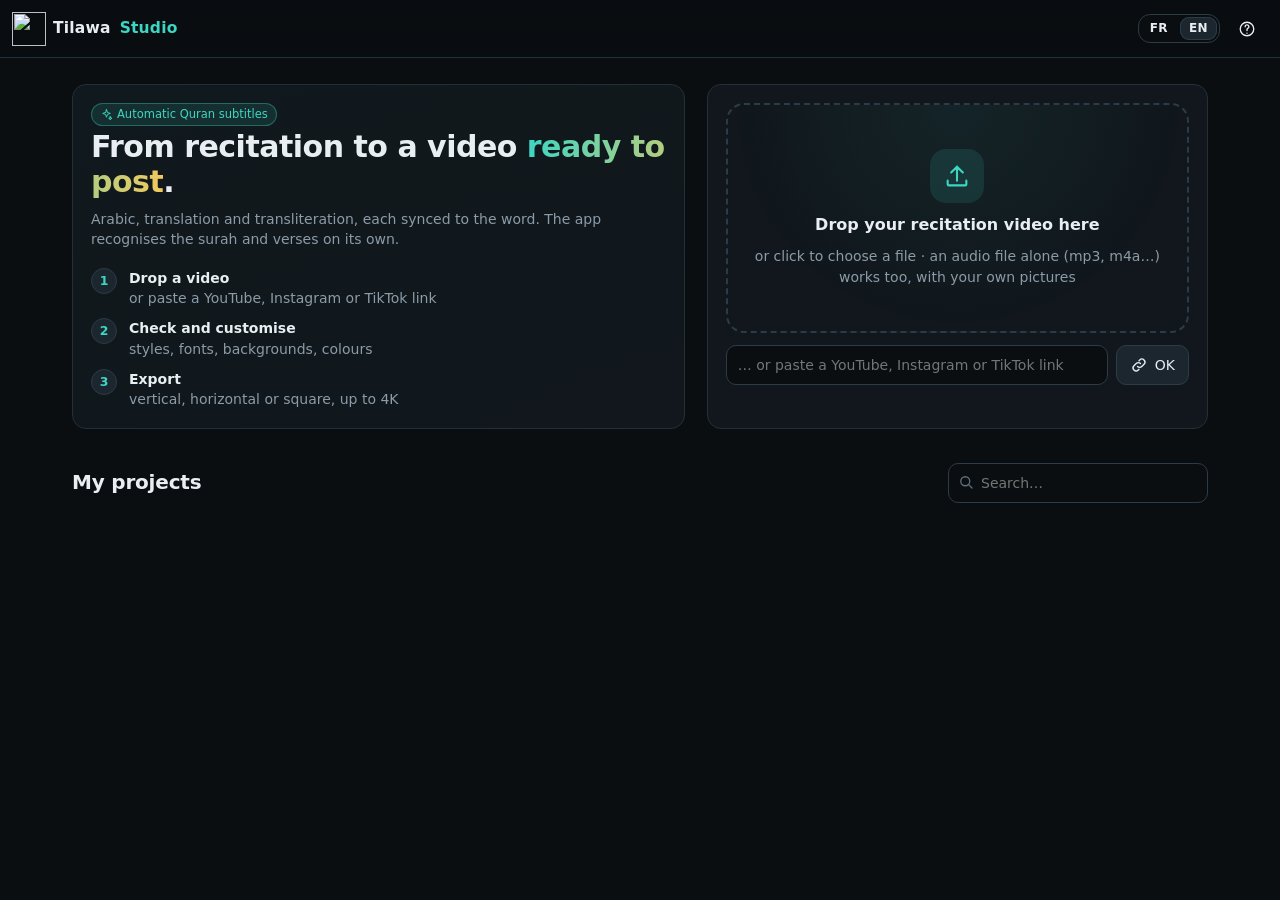
==== tilawa/web/index.html @ 1d8b2520 "A picture per verse, made by OpenAI with your own key In the Background tab, with an OpenAI API key " ====
<!doctype html>
<html lang="fr">
<head>
<meta charset="utf-8">
<meta name="viewport" content="width=device-width, initial-scale=1">
<title>Tilawa Studio</title>
<link rel="icon" href="/assets/favicon.png">
<style id="faces"></style>
<style>
  :root {
    --bg: #0a0e11; --surface: #11171c; --surface-2: #161e24; --surface-3: #1c262e; --line: #22303a; --line-2: #2c3c47;
    --text: #e8eef2; --muted: #8b9ba7; --faint: #5f707c;
    --accent: #3dd6c3; --accent-ink: #04201c; --accent-soft: rgba(61, 214, 195, .12);
    --gold: #f2c95c; --pink: #ef86d6; --danger: #ff6b6b; --ok: #59d98e;
    --radius: 14px; --radius-sm: 10px; --header-h: 58px; --rail-w: 68px; --tl-h: 210px;
    --shadow: 0 10px 30px rgba(0, 0, 0, .35);
  }
  * { box-sizing: border-box; }
  html, body { margin: 0; background: var(--bg); color: var(--text); font: 14px/1.45 ui-sans-serif, -apple-system, "Segoe UI", system-ui, sans-serif; -webkit-font-smoothing: antialiased; }
  button, input, select, textarea { font: inherit; color: inherit; }
  svg.i { width: 18px; height: 18px; flex: none; stroke: currentColor; fill: none; stroke-width: 1.8; stroke-linecap: round; stroke-linejoin: round; }
  button { display: inline-flex; align-items: center; justify-content: center; gap: 7px; background: var(--surface-3); border: 1px solid var(--line-2);
           border-radius: var(--radius-sm); padding: 8px 13px; cursor: pointer; transition: background .15s, border-color .15s, transform .05s; white-space: nowrap; }
  button:hover { border-color: var(--accent); }
  button:active { transform: translateY(1px); }
  button:disabled { opacity: .45; cursor: default; }
  button.primary { background: var(--accent); color: var(--accent-ink); border-color: var(--accent); font-weight: 650; }
  button.primary:hover { filter: brightness(1.08); }
  button.ghost { background: transparent; border-color: transparent; }
  button.ghost:hover { background: var(--surface-3); border-color: var(--line-2); }
  button.small { padding: 4px 9px; font-size: 12.5px; border-radius: 8px; }
  button.icon { padding: 7px; }
  button.on { background: var(--accent-soft); border-color: var(--accent); color: var(--accent); }
  button.danger:hover { border-color: var(--danger); color: var(--danger); }
  input, select, textarea { background: var(--bg); border: 1px solid var(--line-2); border-radius: var(--radius-sm); padding: 9px 11px; width: 100%; }
  input[type=range] { padding: 0; accent-color: var(--accent); background: none; border: 0; }
  input[type=checkbox] { width: auto; accent-color: var(--accent); }
  input:focus, select:focus, textarea:focus { outline: none; border-color: var(--accent); box-shadow: 0 0 0 3px var(--accent-soft); }
  label { display: block; font-size: 12.5px; color: var(--muted); margin: 0 0 6px; font-weight: 500; }
  h2 { margin: 0 0 14px; font-size: 20px; letter-spacing: -.2px; }
  h3 { margin: 0; font-size: 15px; }
  .muted { color: var(--muted); } .faint { color: var(--faint); } .small { font-size: 12.5px; }
  .hidden { display: none !important; }
  .row { display: flex; gap: 8px; align-items: center; flex-wrap: wrap; }
  .grow { flex: 1; }
  .grid2 { display: grid; grid-template-columns: 1fr 1fr; gap: 12px; }
  .field { margin-bottom: 14px; }
  .card { background: var(--surface); border: 1px solid var(--line); border-radius: var(--radius); padding: 18px; }
  .seg-ctl { display: inline-flex; background: var(--bg); border: 1px solid var(--line-2); border-radius: 12px; padding: 3px; gap: 3px; flex-wrap: wrap; }
  .seg-ctl button { border: 0; background: transparent; padding: 6px 12px; border-radius: 9px; }
  .seg-ctl button.on { background: var(--surface-3); color: var(--text); box-shadow: inset 0 0 0 1px var(--line-2); }
  .badge { display: inline-flex; align-items: center; gap: 4px; font-size: 11.5px; padding: 2px 8px; border-radius: 20px; background: var(--surface-3); color: var(--muted); border: 1px solid var(--line-2); }
  .badge.gold { background: rgba(242, 201, 92, .12); color: var(--gold); border-color: rgba(242, 201, 92, .35); }
  .badge.teal { background: var(--accent-soft); color: var(--accent); border-color: rgba(61, 214, 195, .35); }
  .badge.warn { background: rgba(255, 166, 77, .12); color: #ffae5c; border-color: rgba(255, 166, 77, .4); cursor: pointer; }
  .progress { height: 7px; background: var(--surface-3); border-radius: 6px; overflow: hidden; }
  .progress > div { height: 100%; background: linear-gradient(90deg, var(--accent), var(--gold)); width: 0; transition: width .3s; }
  .error { color: var(--danger); white-space: pre-wrap; font-size: 13px; }
  .notice { font-size: 13px; background: var(--surface-2); border: 1px solid var(--line-2); border-radius: var(--radius-sm); padding: 10px 12px; margin-bottom: 12px; }
  .notice.gold { border-color: rgba(242, 201, 92, .45); background: rgba(242, 201, 92, .07); }
  .notice.teal { border-color: rgba(61, 214, 195, .4); background: var(--accent-soft); }
  .notice.warn { border-color: rgba(255, 107, 107, .5); background: rgba(255, 107, 107, .07); }
  ::-webkit-scrollbar { width: 10px; height: 10px; } ::-webkit-scrollbar-thumb { background: var(--line-2); border-radius: 10px; border: 2px solid transparent; background-clip: padding-box; }

  /* header */
  header { position: sticky; top: 0; z-index: 30; height: var(--header-h); display: flex; align-items: center; gap: 10px; padding: 0 16px;
           background: rgba(10, 14, 17, .85); backdrop-filter: blur(10px); border-bottom: 1px solid var(--line); }
  .logo { display: flex; align-items: center; gap: 9px; font-weight: 700; letter-spacing: .2px; cursor: pointer; font-size: 15.5px; }
  .logo .mark { width: 34px; height: 34px; margin: -2px -2px -2px -4px; }
  .logo span { color: var(--accent); }
  .app-ver { font-size: 11px; color: var(--faint); border: 1px solid var(--line-2); border-radius: 999px; padding: 1px 8px; white-space: nowrap; cursor: default; }
  #ed-head { display: flex; align-items: center; gap: 8px; flex: 1; min-width: 0; order: 1; }
  #update-btn { order: 2; } #ui-lang { order: 2; padding: 2px; } #home-head { order: 3; }
  body:not(.editing) #update-btn { margin-left: auto; } body:not(.editing) #update-btn:not(.hidden) + #ui-lang { margin-left: 0; }
  #ui-lang button { padding: 3px 9px; font-size: 12px; font-weight: 700; letter-spacing: .4px; }
  body:not(.editing) #ui-lang { margin-left: auto; }
  #ed-title { max-width: 340px; background: transparent; border-color: transparent; font-weight: 650; font-size: 15px; padding: 6px 9px; }
  #ed-title:hover { border-color: var(--line-2); }
  #saved { font-size: 12.5px; color: var(--faint); }

  /* home */
  #home { max-width: 1180px; margin: 0 auto; padding: 26px 22px 60px; }
  .hero { display: grid; grid-template-columns: 1.1fr .9fr; gap: 22px; align-items: stretch; }
  .hero-text h1 { font-size: 30px; line-height: 1.15; margin: 4px 0 10px; letter-spacing: -.5px; }
  .hero-text h1 em { font-style: normal; background: linear-gradient(90deg, var(--accent), var(--gold)); -webkit-background-clip: text; background-clip: text; color: transparent; }
  .steps { display: grid; gap: 10px; margin-top: 18px; }
  .step { display: flex; gap: 12px; align-items: flex-start; color: var(--muted); }
  .step b { color: var(--text); display: block; }
  .step .n { width: 26px; height: 26px; border-radius: 50%; background: var(--surface-3); border: 1px solid var(--line-2); display: grid; place-items: center; font-size: 12.5px; color: var(--accent); flex: none; font-weight: 700; }
  .drop { border: 2px dashed var(--line-2); border-radius: 18px; padding: 30px 22px; text-align: center; cursor: pointer; transition: .15s;
          background: radial-gradient(ellipse at top, rgba(61, 214, 195, .07), transparent 70%); display: flex; flex-direction: column; justify-content: center; gap: 10px; min-height: 230px; }
  .drop.over, .drop:hover { border-color: var(--accent); background: radial-gradient(ellipse at top, rgba(61, 214, 195, .14), transparent 70%); }
  .drop .big { width: 54px; height: 54px; margin: 0 auto; border-radius: 16px; background: var(--accent-soft); color: var(--accent); display: grid; place-items: center; }
  .drop .big svg { width: 28px; height: 28px; }
  .drop strong { font-size: 16px; }
  .linkrow { display: flex; gap: 8px; margin-top: 4px; }
  .file-chip { display: flex; align-items: center; gap: 10px; background: var(--surface-2); border: 1px solid var(--line-2); border-radius: 12px; padding: 10px 12px; margin-bottom: 16px; }
  .file-chip .nm { flex: 1; min-width: 0; overflow: hidden; text-overflow: ellipsis; white-space: nowrap; font-weight: 600; }
  .formats { display: grid; grid-template-columns: repeat(4, 1fr); gap: 8px; }
  .fmt { display: flex; flex-direction: column; align-items: center; gap: 6px; padding: 12px 6px; background: var(--bg); border: 1px solid var(--line-2); border-radius: 12px; cursor: pointer; text-align: center; }
  .fmt:hover { border-color: var(--accent); }
  .fmt.on { border-color: var(--accent); background: var(--accent-soft); }
  .fmt .shape { border: 2px solid currentColor; border-radius: 4px; color: var(--muted); }
  .fmt.on .shape { color: var(--accent); }
  .fmt b { font-size: 13px; } .fmt small { font-size: 11px; color: var(--muted); line-height: 1.25; }
  .stepper { display: flex; gap: 6px; margin: 14px 0 10px; }
  .stepper div { flex: 1; font-size: 11.5px; color: var(--faint); border-top: 3px solid var(--surface-3); padding-top: 6px; transition: .3s; }
  .stepper div.done { color: var(--muted); border-color: var(--accent); }
  .stepper div.now { color: var(--text); border-color: var(--gold); }
  .projects-head { display: flex; align-items: center; gap: 12px; margin: 34px 0 14px; }
  .projects-head h2 { margin: 0; }
  .projects { display: grid; grid-template-columns: repeat(auto-fill, minmax(210px, 1fr)); gap: 14px; }
  .proj { background: var(--surface); border: 1px solid var(--line); border-radius: var(--radius); overflow: hidden; cursor: pointer; transition: .15s; position: relative; }
  .proj:hover { border-color: var(--accent); transform: translateY(-2px); box-shadow: var(--shadow); }
  .proj .th { height: 200px; background: #000 center / cover no-repeat; position: relative; }
  .proj .th .tags { position: absolute; left: 8px; top: 8px; display: flex; gap: 4px; }
  .proj .th .tags .badge { background: rgba(0, 0, 0, .65); backdrop-filter: blur(4px); border-color: transparent; color: #fff; }
  .proj .info { padding: 10px 12px 12px; }
  .proj .info b { display: block; white-space: nowrap; overflow: hidden; text-overflow: ellipsis; }
  .proj .info small { color: var(--muted); display: block; white-space: nowrap; overflow: hidden; text-overflow: ellipsis; }
  .proj .del { position: absolute; right: 8px; top: 8px; opacity: 0; background: rgba(0, 0, 0, .65); border-color: transparent; }
  .proj:hover .del { opacity: 1; }
  .empty { text-align: center; color: var(--muted); padding: 40px; border: 1px dashed var(--line-2); border-radius: var(--radius); grid-column: 1 / -1; }

  /* editor */
  body.editing { overflow: hidden; }
  #editor { position: fixed; top: var(--header-h); left: 0; right: 0; bottom: 0; display: grid;
            grid-template-columns: var(--rail-w) minmax(340px, 30vw) minmax(0, 1fr); grid-template-rows: minmax(0, 1fr) var(--tl-h); }
  .rail { grid-row: 1; background: var(--surface); border-right: 1px solid var(--line); display: flex; flex-direction: column; align-items: center; gap: 4px; padding: 10px 0; }
  .rail button { flex-direction: column; gap: 4px; width: 58px; padding: 9px 0 7px; font-size: 10.5px; color: var(--muted); background: transparent; border-color: transparent; border-radius: 12px; }
  .rail button svg { width: 21px; height: 21px; }
  .rail button:hover { color: var(--text); background: var(--surface-3); }
  .rail button.on { color: var(--accent); background: var(--accent-soft); }
  .rail .sp { flex: 1; }
  .panel { grid-row: 1; overflow-y: auto; border-right: 1px solid var(--line); background: var(--bg); padding: 16px; }
  .panel-head { display: flex; align-items: center; gap: 8px; margin-bottom: 12px; }
  .panel-head h2 { margin: 0; font-size: 18px; }
  .section { background: var(--surface); border: 1px solid var(--line); border-radius: var(--radius); padding: 14px; margin-bottom: 12px; }
  .section > .sh { display: flex; align-items: center; gap: 8px; margin-bottom: 12px; }
  .section > .sh h3 { flex: 1; }
  .stage-area { grid-row: 1; display: flex; flex-direction: column; align-items: center; justify-content: center; padding: 14px; gap: 10px; min-width: 0; min-height: 0;
                background: radial-gradient(circle at 50% 35%, #131b21, var(--bg) 70%); }
  .stage-box { flex: 1; width: 100%; min-height: 0; display: flex; align-items: center; justify-content: center; }
  .stage { position: relative; background: #000; border-radius: 12px; overflow: hidden; user-select: none; box-shadow: 0 20px 60px rgba(0, 0, 0, .55); flex: none; }
  #bg-layers, .layer, #dim, #hit, #safe { position: absolute; inset: 0; }
  #bg-layers { z-index: 0; overflow: hidden; }
  .layer { overflow: hidden; background: #000; transform-origin: 50% 50%; }
  .layer .fill { position: absolute; left: -8%; top: -8%; width: 116%; height: 116%; filter: blur(16px) brightness(.92); }
  .layer .pic { position: absolute; object-fit: fill; max-width: none; }
  #dim { z-index: 1; pointer-events: none; }
  .stage iframe { position: absolute; left: 0; top: 0; border: 0; transform-origin: 0 0; pointer-events: none; z-index: 2; }
  #safe { z-index: 3; pointer-events: none; }
  #safe div { position: absolute; background: repeating-linear-gradient(45deg, rgba(255, 90, 90, .22) 0 8px, rgba(255, 90, 90, .1) 8px 16px); border: 1px dashed rgba(255, 120, 120, .7); }
  #safe span { position: absolute; font-size: 10px; color: #fff; background: rgba(160, 30, 30, .8); padding: 1px 5px; border-radius: 4px; left: 4px; top: 4px; white-space: nowrap; }
  .outline, .guide { z-index: 4; position: absolute; pointer-events: none; display: none; }
  .outline { border: 1px dashed rgba(255, 255, 255, .6); border-radius: 6px; }
  .guide { top: 0; bottom: 0; left: 50%; width: 1px; background: var(--pink); }
  #hit { z-index: 5; cursor: grab; touch-action: none; }
  #hit.text { cursor: move; } #hit.dragging { cursor: grabbing; }
  #el-sel { position: absolute; z-index: 6; display: none; pointer-events: none; border: 1.5px solid var(--accent); border-radius: 6px; }
  #el-sel button { position: absolute; right: -11px; top: -11px; width: 22px; height: 22px; padding: 0; border-radius: 50%; z-index: 6;
    pointer-events: auto; background: var(--danger); border-color: var(--danger); color: #fff; font-size: 15px; line-height: 1; }
  #el-sel.top button { top: auto; bottom: -11px; } #el-sel.right button { right: auto; left: -11px; }
  .transport { display: flex; align-items: center; gap: 6px; background: var(--surface); border: 1px solid var(--line); border-radius: 14px; padding: 5px; flex-wrap: wrap; justify-content: center; }
  .transport .time { font-variant-numeric: tabular-nums; color: var(--muted); font-size: 12.5px; padding: 0 8px; min-width: 104px; text-align: center; }
  #play { width: 40px; height: 34px; padding: 0; border-radius: 10px; }
  .vsep { width: 1px; height: 22px; background: var(--line-2); margin: 0 3px; }

  /* subtitles */
  .blocks { display: grid; gap: 10px; }
  .block { background: var(--surface); border: 1px solid var(--line); border-radius: var(--radius); padding: 11px 12px; transition: border-color .15s; }
  .block.active { border-color: var(--accent); box-shadow: 0 0 0 1px var(--accent) inset; }
  .block .top { display: flex; align-items: center; gap: 6px; flex-wrap: wrap; }
  .block .num { font-weight: 700; color: var(--gold); cursor: pointer; display: inline-flex; align-items: center; gap: 5px; min-width: 52px; }
  .block .times { display: flex; gap: 2px; align-items: center; font-variant-numeric: tabular-nums; font-size: 12.5px; }
  .block .times input { width: 62px; padding: 3px 5px; text-align: center; font-size: 12.5px; }
  .block .times button { padding: 2px 6px; }
  textarea.ar-edit { font: 28px/1.85 "Amiri Quran", serif; direction: rtl; text-align: right; field-sizing: content; min-height: 0; resize: none;
                     background: transparent; border-color: transparent; margin: 4px 0 0; padding: 0 6px; }
  input.tr-edit { color: var(--gold); background: transparent; border-color: transparent; padding: 3px 6px; font-size: 13px; }
  .ar-edit:hover, .tr-edit:hover { border-color: var(--line-2); }
  .ar-edit:focus, .tr-edit:focus { background: var(--bg); }
  .block textarea.fr { min-height: 50px; resize: vertical; font-size: 13.5px; margin-top: 6px; field-sizing: content; }
  .words { display: flex; flex-wrap: wrap; gap: 4px; margin: 6px 0 2px; align-items: center; }
  .words em { font-style: normal; font-size: 11.5px; color: var(--faint); margin-right: 2px; }
  .words span { font-size: 12px; padding: 1px 7px; border-radius: 6px; background: var(--surface-3); color: var(--gold); cursor: pointer; border: 1px solid transparent; }
  .words span:hover { border-color: var(--pink); }
  .words span::before { content: "✂ "; color: var(--pink); }
  .block .tools { display: flex; gap: 4px; margin-top: 8px; flex-wrap: wrap; align-items: center; }
  .block .fill { display: flex; gap: 6px; margin-top: 8px; flex-wrap: wrap; align-items: center; }
  .block .fill select { flex: 1 1 140px; min-width: 0; padding: 4px 6px; font-size: 12.5px; }
  .block .fill input { width: 64px; padding: 4px 6px; font-size: 12.5px; }
  .toggle { display: inline-flex; gap: 7px; align-items: center; font-size: 12.5px; color: var(--muted); cursor: pointer; margin: 0; }

  /* controls */
  .xform { display: flex; gap: 14px; align-items: center; flex-wrap: wrap; }
  .pad { display: grid; grid-template-columns: repeat(3, 28px); grid-template-rows: repeat(3, 24px); gap: 2px; }
  .pad button { padding: 0; font-size: 10px; border-radius: 6px; }
  .pad .up { grid-area: 1 / 2; } .pad .left { grid-area: 2 / 1; } .pad .right { grid-area: 2 / 3; } .pad .down { grid-area: 3 / 2; }
  .fields { display: flex; gap: 6px 12px; flex-wrap: wrap; align-items: center; }
  .nf { display: inline-flex; align-items: center; gap: 6px; font-size: 12.5px; }
  .nf input { width: 70px; padding: 4px 6px; text-align: right; font-variant-numeric: tabular-nums; color: #8ec5ff; }
  .nf .unit { color: var(--faint); font-size: 11.5px; }
  .scrub { color: var(--muted); cursor: ew-resize; user-select: none; border-bottom: 1px dotted var(--faint); }
  .scrub:hover { color: var(--text); }
  .adj { display: grid; grid-template-columns: 110px 1fr 64px; gap: 10px; align-items: center; margin: 3px 0; font-size: 12.5px; }
  .adj span { color: var(--muted); cursor: pointer; } .adj span:hover { color: var(--text); }
  .adj input[type=number] { padding: 3px 6px; text-align: right; }
  .crow { display: flex; gap: 8px; align-items: center; margin: 5px 0; font-size: 12.5px; color: var(--muted); }
  .crow > span:first-child { width: 120px; }
  input[type=color] { width: 40px; height: 28px; padding: 2px; border-radius: 7px; cursor: pointer; }
  .sizes { display: grid; grid-template-columns: repeat(3, 1fr); gap: 8px; }
  .els { display: flex; gap: 6px; flex-wrap: wrap; }
  .els .el { display: inline-flex; align-items: center; background: var(--bg); border: 1px solid var(--line-2); border-radius: 999px; overflow: hidden; }
  .els .el button { border: 0; border-radius: 0; background: transparent; padding: 4px 10px; font-size: 12.5px; }
  .els .el button.x { padding: 4px 9px 4px 4px; color: var(--faint); }
  .els .el button.x:hover { color: var(--danger); }
  .els .el.sel { border-color: var(--accent); box-shadow: 0 0 0 2px var(--accent-soft); }
  .els .el.off { border-style: dashed; } .els .el.off button { color: var(--faint); }
  .el-box { margin-top: 10px; background: var(--bg); border: 1px solid var(--line); border-radius: 10px; padding: 10px; }
  .sizes .nf { justify-content: space-between; background: var(--bg); border: 1px solid var(--line); border-radius: 9px; padding: 3px 3px 3px 8px; }
  .sizes .nf input { width: 52px; border: 0; background: transparent; }

  /* style themes and fonts */
  .themes { display: grid; grid-template-columns: repeat(2, 1fr); gap: 8px; }
  .themes-head { font-size: 12px; color: var(--muted); margin: 12px 0 8px; text-transform: uppercase; letter-spacing: .5px; }
  .themes-head:first-child { margin-top: 0; }
  .basmala-list { display: grid; grid-template-columns: repeat(2, 1fr); gap: 6px; }
  .basmala-list .bas { display: flex; align-items: center; gap: 6px; border: 1px solid var(--line-2); border-radius: 10px; padding: 6px 8px; cursor: pointer; font-size: 12.5px; }
  .basmala-list .bas.on { border-color: var(--accent); background: var(--accent-soft); }
  .basmala-list .bas span { flex: 1; }
  .basmala-list .bas button { padding: 2px 8px; }
  .vcand { display: grid; grid-template-columns: 1fr auto; gap: 4px 12px; align-items: center; padding: 10px 12px; border: 1px solid var(--line-2); border-radius: 12px; margin-bottom: 8px; }
  .vcand.best { border-color: var(--accent); }
  .vcand .ar { grid-column: 1 / -1; direction: rtl; font: 20px/1.8 "Amiri Quran", serif; color: var(--muted); white-space: nowrap; overflow: hidden; text-overflow: ellipsis; }
  .vcand .meter { height: 5px; border-radius: 3px; background: var(--line-2); overflow: hidden; width: 120px; display: inline-block; vertical-align: middle; margin-right: 6px; }
  .vcand .meter > div { height: 100%; background: var(--accent); }
  .logo-sugg { display: grid; grid-template-columns: repeat(auto-fill, minmax(140px, 1fr)); gap: 8px; }
  .lsug { border: 1px solid var(--line-2); border-radius: 12px; padding: 8px; cursor: pointer; background: var(--bg); }
  .lsug:hover { border-color: var(--accent); }
  .lsug.on { border-color: var(--accent); background: var(--accent-soft); }
  .lsug .mini { position: relative; margin: 0 auto 7px; background: linear-gradient(160deg, #1b2a3a, #0a0f14); border-radius: 6px; overflow: hidden; }
  .lsug .mini > * { position: absolute; }
  .lsug .mini .txt { background: rgba(255, 255, 255, .55); border-radius: 2px; }
  .lsug .mini .ui { background: repeating-linear-gradient(45deg, rgba(255, 90, 90, .28) 0 3px, transparent 3px 6px); }
  .lsug .mini img { object-fit: contain; }
  .lsug b { font-size: 12.5px; display: block; } .lsug small { font-size: 11px; color: var(--muted); display: block; line-height: 1.35; margin-top: 2px; }
  .lsug .rec { color: var(--accent); font-size: 10.5px; text-transform: uppercase; letter-spacing: .4px; }
  .logo-thumb { width: 44px; height: 44px; object-fit: contain; border-radius: 8px; background: #050708; border: 1px solid var(--line-2); }
  .theme { position: relative; border: 1px solid var(--line-2); border-radius: 12px; padding: 10px; cursor: pointer; background: #050708; text-align: center; overflow: hidden; }
  .theme:hover { border-color: var(--accent); }
  .theme .t1 { font-size: 15px; font-weight: 700; -webkit-background-clip: text; background-clip: text; color: transparent; white-space: nowrap; overflow: hidden; }
  .theme .t2 { font-size: 22px; line-height: 2.1; direction: rtl; margin: 2px 0 4px; white-space: nowrap; }
  .theme .t3 { font-size: 11px; }
  .theme .nm { font-size: 11.5px; color: var(--muted); margin-top: 4px; }
  .theme .acts { position: absolute; right: 4px; top: 4px; display: none; gap: 2px; }
  .theme:hover .acts { display: flex; }
  .theme .acts button { padding: 2px 5px; background: rgba(0, 0, 0, .7); border-color: transparent; font-size: 11px; }
  .theme .star { position: absolute; left: 6px; top: 4px; color: var(--gold); font-size: 12px; }
  .fontpick { display: grid; gap: 6px; max-height: 260px; overflow-y: auto; padding-right: 4px; }
  .font { display: flex; align-items: center; gap: 10px; border: 1px solid var(--line-2); border-radius: 10px; padding: 7px 10px; cursor: pointer; background: var(--bg); }
  .font:hover { border-color: var(--accent); }
  .font.on { border-color: var(--accent); background: var(--accent-soft); }
  .font .sample { flex: 1; font-size: 22px; white-space: nowrap; overflow: hidden; text-overflow: ellipsis; }
  .font .sample.ar { direction: rtl; text-align: right; font-size: 24px; line-height: 1.7; }
  .font small { color: var(--muted); font-size: 11px; max-width: 120px; text-align: right; }

  /* background */
  .media-grid { display: grid; grid-template-columns: repeat(auto-fill, minmax(100px, 1fr)); gap: 8px; margin-top: 10px; }
  .media { background: var(--surface-2); border-radius: 10px; overflow: hidden; border: 1px solid var(--line); font-size: 11.5px; }
  .media .th { height: 96px; background: #000 center / cover no-repeat; position: relative; }
  .media .th video { width: 100%; height: 100%; object-fit: cover; }
  .media .th .kind { position: absolute; left: 5px; top: 5px; background: rgba(0, 0, 0, .65); border-radius: 6px; padding: 0 5px; }
  .media .nm { padding: 4px 6px 0; white-space: nowrap; overflow: hidden; text-overflow: ellipsis; color: var(--muted); }
  .media .act { display: flex; gap: 4px; padding: 5px; }
  .media .act button { flex: 1; padding: 3px 4px; font-size: 11.5px; }
  .clips { display: grid; gap: 6px; }
  .cliprow { display: grid; grid-template-columns: 38px 1fr auto; gap: 10px; align-items: center; background: var(--surface-2); border-radius: 10px; padding: 6px 8px; border: 1px solid transparent; cursor: pointer; }
  .cliprow.sel { border-color: var(--accent); }
  .cliprow .th { width: 38px; height: 50px; border-radius: 6px; background: #000 center / cover no-repeat; display: grid; place-items: center; font-size: 16px; }
  .cliprow .meta small { color: var(--muted); display: block; font-size: 11.5px; }
  .inspector { background: var(--surface-2); border-radius: 12px; padding: 12px; margin-top: 10px; border: 1px solid var(--line); }
  .inspector .sec { margin: 14px 0 6px; font-size: 12.5px; color: var(--gold); font-weight: 600; }

  /* export */
  .res { display: grid; grid-template-columns: repeat(4, 1fr); gap: 6px; }
  .res button { flex-direction: column; gap: 1px; padding: 8px 4px; }
  .res button small { font-size: 10.5px; color: var(--muted); }
  .bigbtn { width: 100%; padding: 13px; font-size: 15px; border-radius: 12px; }
  .exports { display: grid; gap: 6px; }
  .exp { display: flex; align-items: center; gap: 8px; background: var(--surface-2); border: 1px solid var(--line); border-radius: 10px; padding: 7px 9px; font-size: 12.5px; }
  .exp .nm { flex: 1; min-width: 0; overflow: hidden; text-overflow: ellipsis; white-space: nowrap; }
  .done-box { background: var(--accent-soft); border: 1px solid rgba(61, 214, 195, .5); border-radius: 12px; padding: 12px; margin-top: 10px; }
  .done-box a, .exp a { color: inherit; text-decoration: none; }
  body.desktop .web-only { display: none !important; }
  #update-btn { background: rgba(242, 201, 92, .14); border-color: rgba(242, 201, 92, .5); color: var(--gold); }

  /* timeline */
  .tl { user-select: none; -webkit-user-select: none; grid-column: 1 / -1; grid-row: 2; background: var(--surface); border-top: 1px solid var(--line); display: flex; flex-direction: column; min-height: 0; }
  .tl-bar { display: flex; align-items: center; gap: 6px; padding: 5px 12px; border-bottom: 1px solid var(--line); font-size: 12.5px; }
  .tl-body { flex: 1; display: grid; grid-template-columns: 140px minmax(0, 1fr); min-height: 0; }
  .tl-labels span { white-space: nowrap; overflow: hidden; text-overflow: ellipsis; min-width: 0; }
  .tl-labels { border-right: 1px solid var(--line); font-size: 11.5px; color: var(--muted); }
  .tl-labels div { display: flex; align-items: center; gap: 6px; padding-left: 12px; }
  .tl-labels svg { width: 14px; height: 14px; }
  .tl-scroll { overflow-x: auto; overflow-y: hidden; position: relative; }
  .tl-content { position: relative; height: 100%; min-width: 100%; }
  .tl-ruler { height: 22px; position: relative; border-bottom: 1px solid var(--line); cursor: text; }
  .tl-ruler .tick { position: absolute; top: 0; bottom: 0; border-left: 1px solid var(--line-2); font-size: 10px; color: var(--faint); padding-left: 3px; }
  .tl-track { position: relative; height: 44px; border-bottom: 1px solid var(--line); }
  .tl-track.audio { height: 50px; }
  .tl-labels .r { height: 22px; } .tl-labels .t { height: 44px; } .tl-labels .a { height: 50px; }
  .clip, .seg { position: absolute; top: 5px; bottom: 5px; border-radius: 7px; overflow: hidden; white-space: nowrap; font-size: 11px; padding: 2px 7px; cursor: pointer; }
  .clip { background: #1f3247 center / auto 100% repeat-x; border: 1px solid #36557a; color: #e6eef8; text-shadow: 0 1px 2px #000; }
  .clip.original { background-color: #233a2c; border-color: #3f6b4f; }
  .clip.sel { border-color: var(--gold); box-shadow: 0 0 0 1px var(--gold) inset; }
  .seg { background: #1f4a45; border: 1px solid #2f6f67; color: #cfe; }
  .seg.hl { background: #4b3149; border-color: #7c4f78; }
  .seg.active { background: var(--accent); color: var(--accent-ink); border-color: var(--accent); }
  .h { position: absolute; top: 0; bottom: 0; width: 7px; cursor: ew-resize; z-index: 2; }
  .h.l { left: 0; } .h.r { right: 0; }
  .h:hover { background: rgba(242, 201, 92, .55); }
  #tl-wave { position: absolute; left: 0; top: 3px; height: 44px; }
  .shade { position: absolute; top: 22px; bottom: 0; background: rgba(0, 0, 0, .58); pointer-events: none; z-index: 3; }
  .trim { position: absolute; top: 22px; bottom: 0; width: 12px; margin-left: -6px; cursor: ew-resize; z-index: 4; }
  .trim::after { content: ""; position: absolute; left: 5px; top: 0; bottom: 0; width: 2px; background: var(--pink); }
  .trim::before { content: ""; position: absolute; left: 1px; top: -1px; width: 10px; height: 10px; border-radius: 3px; background: var(--pink); }
  .tl-head { position: absolute; top: 0; bottom: 0; width: 2px; margin-left: -1px; background: var(--gold); pointer-events: none; z-index: 5; }
  .tl-head::before { content: ""; position: absolute; top: 0; left: -5px; border: 6px solid transparent; border-top-color: var(--gold); }
  .tl-tools { display: flex; align-items: center; gap: 2px; margin-left: 6px; }
  .tl-tools .vsep { height: 18px; }
  #tl-hint { margin-left: 6px; overflow: hidden; text-overflow: ellipsis; white-space: nowrap; min-width: 0; }
  .tl-content.blade .clip, .tl-content.blade .seg { cursor: crosshair; }
  .tl-content.slip .clip { cursor: ew-resize; }
  .tl-content.fwd .clip, .tl-content.fwd .seg, .tl-content.fwd .tl-track { cursor: e-resize; }
  .tl-content.type #tl-subs { cursor: text; }
  .tl-content.hand, .tl-content.hand * { cursor: grab !important; }
  .tl-labels .tk { margin-left: auto; padding: 2px; border: 0; background: transparent; color: var(--faint); }
  .tl-labels .tk + .tk { margin-left: 0; }
  .tl-labels .tk:last-child { margin-right: 6px; }
  .tl-labels .tk:hover { color: var(--text); }
  .tl-labels .tk.on { color: var(--gold); }
  .tl-labels .tk svg { width: 13px; height: 13px; }
  .tl-track.locked { background: repeating-linear-gradient(135deg, transparent 0 6px, rgba(255, 255, 255, .035) 6px 12px); }
  .tl-track.locked .clip, .tl-track.locked .seg { cursor: not-allowed; opacity: .7; }
  .tl-track.hidden-track .seg { opacity: .35; }
  .seg.text { background: #34405a; border-color: #4f6189; }
  .tl-marquee { position: absolute; z-index: 7; border: 1px solid var(--gold); background: rgba(242, 201, 92, .12); pointer-events: none; }
  .tl-draw { position: absolute; top: 5px; bottom: 5px; z-index: 6; border: 1px dashed var(--gold); border-radius: 7px; background: rgba(242, 201, 92, .18); pointer-events: none; }
  .seg.sel { border-color: var(--gold); box-shadow: 0 0 0 1px var(--gold) inset; }
  .clip.drop { box-shadow: 0 0 0 2px var(--gold) inset; filter: brightness(1.25); }
  .clip.moving { opacity: .4; }
  .clip.spare { border-style: dashed; opacity: .9; }
  .reserve { position: absolute; top: 22px; height: 88px; border-left: 1px dashed var(--line-2);
             background: repeating-linear-gradient(135deg, transparent 0 8px, rgba(255, 255, 255, .03) 8px 16px); }
  .reserve.drop { background-color: rgba(242, 201, 92, .12); }
  .reserve .lbl { position: absolute; left: 6px; top: 46px; font-size: 10px; color: var(--faint); white-space: nowrap; }
  .tl-line { position: absolute; top: 22px; bottom: 0; width: 1px; background: var(--pink); pointer-events: none; z-index: 6; }
  .tl-line.snap { background: var(--gold); top: 0; width: 2px; margin-left: -1px; box-shadow: 0 0 6px rgba(242, 201, 92, .8); }
  .tl-line.snap::before, .tl-line.snap::after { content: ""; position: absolute; left: -4px; border: 5px solid transparent; }
  .tl-line.snap::before { top: 22px; border-top-color: var(--gold); }
  .tl-line.snap::after { bottom: 0; border-bottom-color: var(--gold); }
  .tl-tip.snap { background: var(--gold); color: #1a1405; font-weight: 600; }
  .tl-tip { position: absolute; top: 2px; transform: translateX(-50%); background: rgba(0, 0, 0, .85); color: #fff; border-radius: 6px; padding: 1px 7px;
            font-size: 11px; white-space: nowrap; pointer-events: none; z-index: 7; }
  .tl-ghost { position: fixed; z-index: 1000; pointer-events: none; height: 30px; min-width: 60px; border-radius: 7px; border: 1px solid var(--gold);
              background: #1f3247 center / cover; color: #fff; font-size: 11px; padding: 6px 8px; opacity: .9; text-shadow: 0 1px 2px #000; }
  .ctx { position: fixed; z-index: 1000; background: var(--surface); border: 1px solid var(--line-2); border-radius: 10px; padding: 4px; min-width: 240px;
         box-shadow: var(--shadow); font-size: 13px; }
  .ctx button { display: flex; width: 100%; justify-content: space-between; gap: 18px; background: none; border: 0; border-radius: 6px; padding: 6px 10px; }
  .ctx button:hover:not(:disabled) { background: var(--surface-3); }
  .ctx kbd { color: var(--faint); font: inherit; font-size: 12px; }
  .ctx hr { border: 0; border-top: 1px solid var(--line); margin: 4px 0; }
  .media[draggable="true"] { cursor: grab; }
  .media.cur { border-color: var(--accent); }
  #replace-list .media { cursor: pointer; }
  #replace-list .media:hover { border-color: var(--gold); }

  /* dialogs and toasts */
  dialog { background: var(--surface); color: var(--text); border: 1px solid var(--line-2); border-radius: 18px; padding: 22px; max-width: 560px; width: calc(100% - 32px); box-shadow: var(--shadow); }
  dialog::backdrop { background: rgba(0, 0, 0, .6); backdrop-filter: blur(3px); }
  dialog h2 { margin-bottom: 10px; }
  .keys { display: grid; grid-template-columns: auto 1fr; gap: 6px 14px; font-size: 13px; }
  kbd { background: var(--surface-3); border: 1px solid var(--line-2); border-bottom-width: 2px; border-radius: 6px; padding: 1px 7px; font: 12px ui-monospace, monospace; }
  #toasts { position: fixed; right: 18px; bottom: 18px; z-index: 50; display: grid; gap: 8px; }
  #toasts { pointer-events: none; } #toasts .toast:has(button) { pointer-events: auto; }
  .toast { background: var(--surface-3); border: 1px solid var(--line-2); border-radius: 12px; padding: 10px 14px; box-shadow: var(--shadow); font-size: 13px; animation: in .2s ease-out; max-width: 360px; display: flex; align-items: center; gap: 8px; }
  .toast.ok { border-color: rgba(89, 217, 142, .6); } .toast.err { border-color: rgba(255, 107, 107, .6); }
  @keyframes in { from { opacity: 0; transform: translateY(8px); } }

  @media (max-width: 1000px) {
    .hero { grid-template-columns: 1fr; }
    #editor { grid-template-columns: var(--rail-w) minmax(300px, 1fr) minmax(0, 1fr); }
  }
</style>
</head>
<body>
<svg width="0" height="0" style="position:absolute">
  <symbol id="i-upload" viewBox="0 0 24 24"><path d="M12 16V4M7 9l5-5 5 5M4 16v3a1 1 0 0 0 1 1h14a1 1 0 0 0 1-1v-3"/></symbol>
  <symbol id="i-captions" viewBox="0 0 24 24"><rect x="3" y="5" width="18" height="14" rx="3"/><path d="M7 11h4M13 11h4M7 15h10"/></symbol>
  <symbol id="i-image" viewBox="0 0 24 24"><rect x="3" y="4" width="18" height="16" rx="3"/><circle cx="9" cy="10" r="2"/><path d="m21 16-5-5-9 9"/></symbol>
  <symbol id="i-type" viewBox="0 0 24 24"><path d="M5 6V4h14v2M12 4v16M9 20h6"/></symbol>
  <symbol id="i-wave" viewBox="0 0 24 24"><path d="M3 12h2M7 8v8M11 5v14M15 9v6M19 7v10M21 12h0"/></symbol>
  <symbol id="i-download" viewBox="0 0 24 24"><path d="M12 4v12M7 11l5 5 5-5M4 20h16"/></symbol>
  <symbol id="i-play" viewBox="0 0 24 24"><path d="M7 5v14l12-7z" fill="currentColor"/></symbol>
  <symbol id="i-pause" viewBox="0 0 24 24"><path d="M8 5v14M16 5v14" stroke-width="3"/></symbol>
  <symbol id="i-prev" viewBox="0 0 24 24"><path d="M18 6 10 12l8 6zM6 6v12"/></symbol>
  <symbol id="i-next" viewBox="0 0 24 24"><path d="m6 6 8 6-8 6zM18 6v12"/></symbol>
  <symbol id="i-undo" viewBox="0 0 24 24"><path d="M9 14 4 9l5-5M4 9h11a5 5 0 0 1 0 10h-3"/></symbol>
  <symbol id="i-redo" viewBox="0 0 24 24"><path d="m15 14 5-5-5-5M20 9H9a5 5 0 0 0 0 10h3"/></symbol>
  <symbol id="i-back" viewBox="0 0 24 24"><path d="m15 18-6-6 6-6"/></symbol>
  <symbol id="i-plus" viewBox="0 0 24 24"><path d="M12 5v14M5 12h14"/></symbol>
  <symbol id="i-trash" viewBox="0 0 24 24"><path d="M4 7h16M10 11v6M14 11v6M6 7l1 13h10l1-13M9 7V4h6v3"/></symbol>
  <symbol id="i-spark" viewBox="0 0 24 24"><path d="M12 3l1.8 5.2L19 10l-5.2 1.8L12 17l-1.8-5.2L5 10l5.2-1.8zM19 16l.8 2.2L22 19l-2.2.8L19 22l-.8-2.2L16 19l2.2-.8z"/></symbol>
  <symbol id="i-help" viewBox="0 0 24 24"><circle cx="12" cy="12" r="9"/><path d="M9.5 9a2.5 2.5 0 1 1 3.5 2.3c-.6.3-1 .8-1 1.5V14M12 17.5h0"/></symbol>
  <symbol id="i-folder" viewBox="0 0 24 24"><path d="M3 7a2 2 0 0 1 2-2h4l2 2h8a2 2 0 0 1 2 2v8a2 2 0 0 1-2 2H5a2 2 0 0 1-2-2z"/></symbol>
  <symbol id="i-eye" viewBox="0 0 24 24"><path d="M2 12s3.5-7 10-7 10 7 10 7-3.5 7-10 7S2 12 2 12z"/><circle cx="12" cy="12" r="3"/></symbol>
  <symbol id="i-camera" viewBox="0 0 24 24"><path d="M4 8h3l2-3h6l2 3h3a1 1 0 0 1 1 1v10a1 1 0 0 1-1 1H4a1 1 0 0 1-1-1V9a1 1 0 0 1 1-1z"/><circle cx="12" cy="13" r="3.5"/></symbol>
  <symbol id="i-phone" viewBox="0 0 24 24"><rect x="7" y="3" width="10" height="18" rx="2"/><path d="M11 18h2"/></symbol>
  <symbol id="i-search" viewBox="0 0 24 24"><circle cx="11" cy="11" r="6"/><path d="m20 20-4.5-4.5"/></symbol>
  <symbol id="i-copy" viewBox="0 0 24 24"><rect x="8" y="8" width="12" height="12" rx="2"/><path d="M16 8V5a1 1 0 0 0-1-1H5a1 1 0 0 0-1 1v10a1 1 0 0 0 1 1h3"/></symbol>
  <symbol id="i-link" viewBox="0 0 24 24"><path d="M10 14a4 4 0 0 0 5.7 0l3-3a4 4 0 0 0-5.7-5.7l-1 1M14 10a4 4 0 0 0-5.7 0l-3 3a4 4 0 0 0 5.7 5.7l1-1"/></symbol>
  <symbol id="i-x" viewBox="0 0 24 24"><path d="M6 6l12 12M18 6 6 18"/></symbol>
  <symbol id="i-check" viewBox="0 0 24 24"><path d="m5 12 5 5 9-10"/></symbol>
  <symbol id="i-cursor" viewBox="0 0 24 24"><path d="M5 3l14 7-6 2-2 6z"/></symbol>
  <symbol id="i-scissors" viewBox="0 0 24 24"><circle cx="6" cy="7" r="3"/><circle cx="6" cy="17" r="3"/><path d="M8.5 8.8 20 18M8.5 15.2 20 6"/></symbol>
  <symbol id="i-slip" viewBox="0 0 24 24"><rect x="7" y="6" width="10" height="12" rx="1.5"/><path d="M3 12h2M19 12h2M4 10l-2 2 2 2M20 10l2 2-2 2"/></symbol>
  <symbol id="i-magnet" viewBox="0 0 24 24"><path d="M6 3v8a6 6 0 0 0 12 0V3M6 7h4M14 7h4"/></symbol>
  <symbol id="i-hand" viewBox="0 0 24 24"><path d="M8 13V5.5a1.5 1.5 0 0 1 3 0V12M11 11V4.5a1.5 1.5 0 0 1 3 0V12M14 11.5V6a1.5 1.5 0 0 1 3 0v8a7 7 0 0 1-7 7h-.5a6 6 0 0 1-4.6-2.2L3 14.6a1.6 1.6 0 0 1 2.4-2.1L8 15"/></symbol>
  <symbol id="i-forward" viewBox="0 0 24 24"><path d="M4 5v14M8 12h12M16 8l4 4-4 4"/></symbol>
  <symbol id="i-lock" viewBox="0 0 24 24"><rect x="5" y="11" width="14" height="9" rx="2"/><path d="M8 11V8a4 4 0 0 1 8 0v3"/></symbol>
  <symbol id="i-unlock" viewBox="0 0 24 24"><rect x="5" y="11" width="14" height="9" rx="2"/><path d="M8 11V8a4 4 0 0 1 7.5-2"/></symbol>
  <symbol id="i-eye-off" viewBox="0 0 24 24"><path d="M3 3l18 18M10.6 6.1A9.8 9.8 0 0 1 12 6c6 0 9.5 6 9.5 6a16 16 0 0 1-3 3.6M6.4 7.6A16 16 0 0 0 2.5 12S6 18 12 18a9 9 0 0 0 4-.9M9.9 9.9a3 3 0 0 0 4.2 4.2"/></symbol>
  <symbol id="i-dup" viewBox="0 0 24 24"><rect x="8" y="8" width="12" height="12" rx="2"/><path d="M16 8V6a2 2 0 0 0-2-2H6a2 2 0 0 0-2 2v8a2 2 0 0 0 2 2h2M14 11v6M11 14h6"/></symbol>
  <symbol id="i-swap" viewBox="0 0 24 24"><path d="M4 8h13l-3-3M20 16H7l3 3"/></symbol>
  <symbol id="i-film" viewBox="0 0 24 24"><rect x="3" y="4" width="18" height="16" rx="2"/><path d="M7 4v16M17 4v16M3 9h4M3 15h4M17 9h4M17 15h4"/></symbol>
</svg>

<header>
  <div class="logo" onclick="go('')"><img class="mark" src="/assets/icon.png" alt="">Tilawa <span>Studio</span></div>
  <span id="app-version" class="app-ver hidden" title="Version de Tilawa Studio que tu utilises"></span>
  <div id="ed-head" class="hidden">
    <span class="vsep"></span>
    <button class="ghost icon" onclick="go('')" title="Mes projets"><svg class="i"><use href="#i-back"/></svg></button>
    <input id="ed-title" oninput="setMeta()" title="Titre affiché en haut de la vidéo">
    <span id="ed-badges" class="row"></span>
    <span class="grow"></span>
    <span id="saved"></span>
    <button class="ghost icon" onclick="undo()" title="Annuler (⌘Z / Ctrl+Z)"><svg class="i"><use href="#i-undo"/></svg></button>
    <button class="ghost icon" onclick="redo()" title="Rétablir (⇧⌘Z / Ctrl+Y)"><svg class="i"><use href="#i-redo"/></svg></button>
    <button class="ghost icon" onclick="$('help').showModal()" title="Aide et raccourcis (?)"><svg class="i"><use href="#i-help"/></svg></button>
    <button class="primary" onclick="setTab('export')"><svg class="i"><use href="#i-download"/></svg>Exporter</button>
  </div>
  <button id="update-btn" class="small hidden" onclick="$('update-dialog').showModal()">✨ Mise à jour</button>
  <div id="ui-lang" class="seg-ctl" title="Langue / Language"><button data-ui="fr" onclick="switchUi('fr')">FR</button><button data-ui="en" onclick="switchUi('en')">EN</button></div>
  <div id="home-head" class="row">
    <button class="ghost icon" onclick="$('help').showModal()" title="Aide"><svg class="i"><use href="#i-help"/></svg></button>
  </div>
</header>

<!-- HOME -->
<section id="home">
  <div class="hero">
    <div class="hero-text card" style="background:linear-gradient(160deg, #10191d, var(--surface))">
      <span class="badge teal"><svg class="i" style="width:13px;height:13px"><use href="#i-spark"/></svg>Sous-titres automatiques du Coran</span>
      <h1>De la récitation à la vidéo <em>prête à publier</em>.</h1>
      <p class="muted" style="margin:0">Arabe, traduction et phonétique, chacun synchronisé au mot près. Le logiciel reconnaît tout seul la sourate et les versets récités.</p>
      <div class="steps">
        <div class="step"><span class="n">1</span><div><b>Dépose une vidéo</b>ou colle un lien YouTube, Instagram, TikTok</div></div>
        <div class="step"><span class="n">2</span><div><b>Vérifie et personnalise</b>styles, polices, arrière-plans, couleurs</div></div>
        <div class="step"><span class="n">3</span><div><b>Exporte</b>en vertical, horizontal ou carré, jusqu'en 4K</div></div>
      </div>
    </div>
    <div class="card">
      <!-- step 1: source -->
      <div id="new-source">
        <div id="drop" class="drop">
          <div class="big"><svg class="i"><use href="#i-upload"/></svg></div>
          <strong>Glisse ta vidéo de récitation ici</strong>
          <span class="muted">ou clique pour choisir un fichier · un audio seul (mp3, m4a…) marche aussi, avec tes propres images</span>
          <input id="file" type="file" accept="video/*,audio/*,.mkv,.mov,.webm,.mp3,.m4a,.wav,.flac" class="hidden">
        </div>
        <div class="linkrow" style="margin-top:12px">
          <input id="url" placeholder="… ou colle un lien YouTube, Instagram, TikTok" onkeydown="if (event.key === 'Enter') useLink()">
          <button onclick="useLink()"><svg class="i"><use href="#i-link"/></svg>OK</button>
        </div>
      </div>
      <!-- step 2: settings -->
      <div id="new-form" class="hidden">
        <div class="file-chip"><svg class="i"><use href="#i-film"/></svg><span class="nm" id="src-name"></span>
          <button class="ghost icon small" onclick="resetNew()" title="changer de vidéo"><svg class="i"><use href="#i-x"/></svg></button></div>
        <label>Format</label>
        <div class="formats" id="new-formats"></div>
        <div class="field" style="margin-top:14px">
          <label>Sourate et versets</label>
          <div class="seg-ctl"><button id="m-auto" class="on" onclick="setMode('auto')"><svg class="i" style="width:15px;height:15px"><use href="#i-spark"/></svg>Détection automatique</button>
            <button id="m-manual" onclick="setMode('manual')">Choisir moi-même</button></div>
          <div id="manual" class="hidden" style="display:grid;grid-template-columns:2fr 1fr 1fr;gap:8px;margin-top:10px">
            <select id="surah"></select>
            <input id="first" type="number" min="1" value="1" title="premier verset (environ)">
            <input id="last" type="number" min="1" placeholder="fin auto" title="dernier verset (optionnel)">
          </div>
        </div>
        <div class="grid2">
          <div class="field"><label>Récitateur</label><input id="reciter" list="reciters" placeholder="ex. Muhammad Dibirov"><datalist id="reciters"></datalist></div>
          <div class="field"><label>Traduction</label><select id="lang"></select></div>
        </div>
        <div class="grid2">
          <div class="field"><label>Lecture</label><select id="reading" title="la riwaya récitée : Hafs presque partout ; Warsh surtout au Maroc, en Algérie et en Afrique de l'Ouest">
            <option value="auto">Reconnue à l'écoute</option><option value="hafs">Hafs ʿan ʿĀṣim</option><option value="warsh">Warsh ʿan Nāfiʿ</option></select></div>
          <div class="field"><label>Style</label><select id="new-style"></select></div>
        </div>
        <button id="go" class="primary bigbtn" onclick="createProject()"><svg class="i"><use href="#i-spark"/></svg>Créer ma vidéo</button>
      </div>
      <!-- step 3: progress -->
      <div id="job-box" class="hidden">
        <h3 id="job-title">Préparation…</h3>
        <div class="stepper" id="stepper"><div>Import</div><div>Écoute</div><div>Identification</div><div>Synchronisation</div></div>
        <div class="progress"><div id="job-bar"></div></div>
        <div id="job-stage" class="muted small" style="margin-top:8px"></div>
        <div id="job-error" class="error" style="margin-top:8px"></div>
        <div id="job-actions" class="row hidden" style="margin-top:10px">
          <button onclick="resetNew()">Recommencer</button>
          <button onclick="setMode('manual'); $('job-box').classList.add('hidden'); $('new-form').classList.remove('hidden')">Choisir la sourate moi-même</button>
        </div>
      </div>
    </div>
  </div>
  <div class="projects-head">
    <h2>Mes projets</h2>
    <span class="grow"></span>
    <div style="position:relative;width:260px"><input id="search" placeholder="Rechercher…" oninput="renderProjects()" style="padding-left:32px">
      <svg class="i" style="position:absolute;left:9px;top:10px;color:var(--faint)"><use href="#i-search"/></svg></div>
  </div>
  <div id="projects" class="projects"></div>
</section>

<!-- EDITOR -->
<section id="editor" class="hidden">
  <nav class="rail">
    <button data-tab="subs" onclick="setTab('subs')"><svg class="i"><use href="#i-captions"/></svg>Sous-titres</button>
    <button data-tab="bg" onclick="setTab('bg')"><svg class="i"><use href="#i-image"/></svg>Arrière-plan</button>
    <button data-tab="text" onclick="setTab('text')"><svg class="i"><use href="#i-type"/></svg>Style</button>
    <button data-tab="audio" onclick="setTab('audio')"><svg class="i"><use href="#i-wave"/></svg>Audio</button>
    <button data-tab="export" onclick="setTab('export')"><svg class="i"><use href="#i-download"/></svg>Export</button>
    <span class="sp"></span>
    <button onclick="$('help').showModal()"><svg class="i"><use href="#i-help"/></svg>Aide</button>
  </nav>

  <div class="panel" id="panel">
    <!-- subtitles -->
    <div id="tab-subs">
      <div class="panel-head"><h2>Sous-titres</h2><span class="grow"></span>
        <button class="small" onclick="newText($('video').currentTime)" title="un sous-titre écrit à la main, à la tête de lecture (ou l'outil Texte T dans la timeline)"><svg class="i" style="width:14px"><use href="#i-plus"/></svg>Nouveau</button>
        <span id="subs-count" class="badge"></span></div>
      <div id="notice"></div>
      <div id="pick-surah" class="section hidden"></div>
      <div id="blocks" class="blocks"></div>
    </div>

    <!-- background -->
    <div id="tab-bg" class="hidden">
      <div class="panel-head"><h2>Arrière-plan</h2></div>
      <div class="section">
        <div class="seg-ctl" style="width:100%">
          <button id="mode-orig" style="flex:1" onclick="useOriginal()">🎥 Vidéo d'origine</button>
          <button id="mode-own" style="flex:1" onclick="useOwnMedia()">🖼️ Mes photos et vidéos</button>
        </div>
        <p class="muted small" style="margin:10px 0 0">Le son reste toujours celui de la récitation. 1 média remplit toute la vidéo ; plusieurs : un par verset, repris dans l'ordre s'il y a plus de versets que de médias.</p>
      </div>
      <div class="section">
        <div class="sh"><h3>✨ Une image par verset</h3><button class="small ghost" onclick="openAi()">Réglages</button></div>
        <p class="muted small" id="ai-note" style="margin:0 0 8px"></p>
        <button class="small primary" id="ai-go" onclick="makeVerseImages()"></button>
        <div id="ai-run" class="hidden" style="margin-top:8px"><div class="progress"><div id="ai-bar"></div></div><span id="ai-status" class="small muted"></span></div>
      </div>
      <div class="section">
        <div class="sh"><h3>Mes médias</h3></div>
        <div id="media-drop" class="drop" style="min-height:0;padding:14px;gap:4px"><strong style="font-size:13.5px">Dépose des photos ou des vidéos</strong>
          <span class="muted small">jpg, png, heic (iPhone), mp4, mov… ou clique</span><span id="media-status" class="small" style="color:var(--accent)"></span></div>
        <input id="media-file" type="file" multiple accept="image/*,video/*,.heic,.heif,.mkv,.mov,.webm" class="hidden">
        <div id="media-list" class="media-grid"></div>
      </div>
      <div class="section">
        <div class="sh"><h3>Séquence</h3></div>
        <div id="clip-list" class="clips"></div>
        <div id="spare-list"></div>
        <div class="row" style="margin-top:8px">
          <button class="small" onclick="addOriginalClip()"><svg class="i" style="width:14px"><use href="#i-plus"/></svg>Vidéo d'origine</button>
          <button class="small" onclick="syncToVerses()" title="un élément par verset, le dernier jusqu'à la fin">Caler sur les versets</button>
          <button class="small" onclick="spreadEvenly()" title="même durée pour chaque élément">Répartir également</button>
        </div>
        <div id="inspector" class="inspector"></div>
      </div>
      <div class="section">
        <div class="sh"><h3>Ensemble</h3></div>
        <div class="adj"><span onclick="setBg('dim', 0); renderBgPanel()">Assombrir</span><input id="bg-dim" type="range" min="0" max="0.7" step="0.01" oninput="setBg('dim', +this.value)"><span id="bg-dim-v" class="small"></span></div>
        <div class="grid2" style="margin-top:10px">
          <div><label>Derrière l'image</label>
            <select id="bg-fill" onchange="setBg('fill', this.value)"><option value="blur">Image floutée</option><option value="black">Noir</option></select></div>
          <div><label>Transition</label>
            <select id="bg-tr" onchange="setBg('transition', +this.value)">
              <option value="0">Coupe directe</option><option value="0.3">Fondu rapide</option><option value="0.5">Fondu</option><option value="1">Fondu lent</option></select></div>
        </div>
      </div>
    </div>

    <!-- style -->
    <div id="tab-text" class="hidden">
      <div class="panel-head"><h2>Style</h2><span class="grow"></span>
        <button class="small" onclick="saveStyle()" title="réutiliser ce style dans d'autres vidéos"><svg class="i" style="width:14px"><use href="#i-plus"/></svg>Enregistrer mon style</button></div>
      <div class="section">
        <div class="sh"><h3>Thèmes</h3><span class="muted small">clic = appliquer · ★ = par défaut</span></div>
        <div id="themes"></div>
      </div>
      <div class="section">
        <div class="sh"><h3>Titre et récitateur</h3><label class="toggle"><input id="r-header" type="checkbox" onchange="setRender()"> Afficher</label></div>
        <div class="grid2">
          <div class="field"><label>Titre</label><input id="e-title" oninput="setMeta(this.value)"></div>
          <div class="field"><label>Récitateur</label><input id="e-reciter" oninput="setMeta()"></div>
        </div>
        <label>Police</label>
        <div class="fontpick" id="font-title"></div>
        <div class="sizes" style="margin-top:10px">${SIZE:title:Titre}${SIZE:reciter:Récitateur}</div>
        <div id="colors-title" style="margin-top:8px"></div>
        <label style="margin-top:12px">Affichage</label>
        <div class="seg-ctl" id="header-mode">
          <button data-v="top" onclick="setLook('--header-mode', null)">En haut</button>
          <button data-v="corner" onclick="setLook('--header-mode', 'corner')">Étiquette dans un coin</button>
          <button data-v="intro" onclick="setLook('--header-mode', 'intro')">Cartes d'intro</button>
        </div>
        <div id="basmala-box" class="hidden" style="margin-top:12px">
          <label>Basmala avant la récitation</label>
          <p class="small" id="basmala-note" style="margin:0 0 8px"></p>
          <div id="basmala-list" class="basmala-list"></div>
          <p class="faint small" id="basmala-credit" style="margin:6px 0 0">Enregistrements d'EveryAyah.com, téléchargés quand tu en choisis un.</p>
        </div>
        <div id="intro-row" class="row hidden" style="margin-top:8px"><button class="small" onclick="previewIntro()">▶ Voir l'intro</button>
          <span class="faint small" id="intro-note"></span></div>
        <label style="margin-top:12px">Position</label>
        <div class="xform">${XFORM:hdr}</div>
      </div>
      <div class="section" id="sec-ar">
        <div class="sh"><h3>Arabe</h3></div>
        <div class="fontpick" id="font-arabic"></div>
        <div class="row" style="margin-top:8px"><button class="small" onclick="$('font-file').click()"><svg class="i" style="width:14px"><use href="#i-upload"/></svg>Importer une police (.ttf, .otf)</button>
          <span class="faint small">ex. la police du Mushaf du Complexe Roi Fahd</span></div>
        <input id="font-file" type="file" accept=".ttf,.otf" class="hidden" onchange="importFont(this.files[0])">
        <label style="margin-top:12px">Numéro de verset à la fin du verset</label>
        <div class="seg-ctl" id="ayah-mark">
          <button data-mark="none" onclick="setLook('--ayah-mark', 'none')">Aucun</button>
          <button data-mark="circle" onclick="setLook('--ayah-mark', 'circle')" style="font:20px 'Amiri Quran'">۝١٢</button>
          <button data-mark="brackets" onclick="setLook('--ayah-mark', 'brackets')" style="font:20px 'Amiri Quran'">﴿١٢﴾</button>
        </div>
        <div class="sizes" style="margin-top:10px">${SIZE:ar:Taille}</div>
        <div id="colors-ar" style="margin-top:8px"></div>
      </div>
      <div class="section" id="sec-fr">
        <div class="sh"><h3>Traduction</h3></div>
        <div class="grid2">
          <div class="field"><label>Langue</label><select id="e-lang" onchange="changeLanguage(this.value)"></select></div>
          <div class="field" id="e-trans-row"><label>Traduction de</label><select id="e-trans" onchange="changeLanguage($('e-lang').value, this.value)"></select></div>
        </div>
        <label>Police (traduction, numéro et phonétique)</label>
        <div class="fontpick" id="font-text"></div>
        <div class="sizes" style="margin-top:10px">${SIZE:fr:Traduction}${SIZE:num:Numéro}${SIZE:tr:Phonétique}</div>
        <div class="field" style="margin-top:10px"><label>Écriture de la phonétique</label>
          <select id="e-translit" onchange="changeTranslit(this.value)">
            <option value="simple">Lisible — Wal yawmil maw'ood</option>
            <option value="fr">Lisible, à la française — Wal yawmil maw'oud</option>
            <option value="academic">Savante — wa-l-yawmi l-mawʿūd</option>
            <option value="tanzil">Tanzil (ancienne) — Waalyawmi almawAAoodi</option>
          </select></div>
        <p class="faint small" style="margin:4px 0 0">Écrite d'après l'arabe, mot par mot, avec les mêmes règles partout : rien ne manque, et un passage coupé ou corrigé se lit toujours de la même façon.</p>
        <label style="margin-top:12px">Mots importants</label>
        <div class="seg-ctl" id="emph">
          <button data-v="none" onclick="setLook('--emph', null)">Normal</button>
          <button data-v="bold" onclick="setLook('--emph', 'bold')">En gras</button>
          <button data-v="color" onclick="setLook('--emph', 'color')">En couleurs</button>
        </div>
        <p class="faint small" style="margin:6px 0 0">Choisis-les toi-même en les entourant d'astérisques dans le sous-titre : *miséricorde*</p>
        <div class="row" style="margin-top:10px">
          <label class="toggle"><input type="checkbox" id="fr-upper" onchange="setLook('--fr-case', this.checked ? 'uppercase' : null)"> MAJUSCULES</label>
          <label class="toggle"><input type="checkbox" id="fr-smallcaps" onchange="setLook('--fr-variant', this.checked ? 'small-caps' : null)"> Petites capitales</label>
        </div>
        <div class="grid2" style="margin-top:10px">
          <div class="field"><label>Police du numéro</label><select id="font-num" onchange="setFontVar('--num-font', this.value)"></select></div>
          <div class="field"><label>Police de la phonétique</label><select id="font-tr" onchange="setFontVar('--tr-font', this.value)"></select></div>
        </div>
        <div id="colors-text" style="margin-top:8px"></div>
      </div>
      <div class="section">
        <div class="sh"><h3>Bloc des sous-titres</h3></div>
        <label>Éléments <span class="faint">— × pour en retirer un</span></label>
        <div id="els" class="els"></div>
        <label class="toggle" style="margin-top:10px"><input type="checkbox" id="detach" onchange="setDetached(this.checked)"> Déplacer les éléments un par un</label>
        <p class="faint small" id="detach-note" style="margin:4px 0 0"></p>
        <div id="el-box" class="el-box hidden">
          <div class="row"><b id="el-name"></b><span class="grow"></span>
            <button class="small ghost" onclick="gotoEl()">Police et couleurs</button>
            <button class="small ghost" onclick="showEl(selEl, false)">Retirer</button></div>
          <div class="xform" style="margin-top:8px" title="0 = sa place dans le bloc">${XFORM:el}</div>
        </div>
        <label style="margin-top:12px">Disposition</label>
        <div class="seg-ctl" id="layout-ctl">
          <button data-v="stack" onclick="setLayout(null)">Empilée</button>
          <button data-v="cinema" onclick="setLayout('cinema')">Arabe en haut</button>
          <button data-v="band" onclick="setLayout('band')">Bandeau en bas</button>
        </div>
        <div id="band-row" class="grid2 hidden" style="margin-top:10px">
          <div><label>Opacité du bandeau</label><input type="range" id="band-alpha" min="0" max="0.9" step="0.05" oninput="setBand(this.value)"></div>
          <div class="xform"><label>Position du bandeau</label>
            <div class="nf"><span class="scrub" data-scrub="band.y">Y</span><input type="number" step="1" data-ctl="band.y"><span class="unit">px</span></div></div>
        </div>
        <label style="margin-top:12px">Position</label>
        <div class="xform">${XFORM:blk}</div>
        <div class="grid2" style="margin-top:12px">
          <div><label>Fondu d'apparition (s)</label><input id="r-fade" type="number" step="0.05" min="0" max="1" onchange="setRender()"></div>
          <div><label>Contour</label><div id="colors-outline"></div></div>
        </div>
        <label style="margin-top:10px">Épaisseur du contour</label>
        <select id="stroke" onchange="setLook('--stroke', this.value === '1' ? null : this.value)">
          <option value="0">Aucun (ombre douce)</option><option value="0.5">Léger</option><option value="1">Normal</option><option value="1.6">Épais</option>
        </select>
      </div>
      <div class="section">
        <div class="sh"><h3>Logo</h3><span class="muted small">ta chaîne, ta page</span></div>
        <div class="row"><img id="logo-thumb" class="logo-thumb hidden" alt="">
          <button class="small" onclick="$('logo-file').click()"><svg class="i" style="width:14px"><use href="#i-upload"/></svg><span id="logo-btn">Importer mon logo</span></button>
          <button class="small ghost hidden" id="logo-del" onclick="deleteLogo()">Retirer</button></div>
        <input id="logo-file" type="file" accept="image/*,.heic,.heif" class="hidden" onchange="importLogo(this.files[0])">
        <p class="faint small" id="logo-hint" style="margin:8px 0 0">Importe d'abord ton logo (png, jpg…). Il est gardé pour toutes tes vidéos.</p>
        <div id="logo-opts" class="hidden" style="margin-top:12px">
          <label class="toggle"><input type="checkbox" id="logo-auto" onchange="setLogoAuto(this.checked)"> Sur toutes mes vidéos, au meilleur endroit pour chaque format</label>
          <label style="margin-top:12px">Sur cette vidéo <span class="faint">— survole une suggestion pour la voir sur l'aperçu</span></label>
          <div id="logo-sugg" class="logo-sugg"></div>
          <div class="seg-ctl" id="logo-pos" style="margin-top:10px">
            <button data-v="auto" onclick="setLook('--logo-pos', null)" title="le meilleur coin pour le format">Auto</button>
            <button data-v="tl" onclick="setLook('--logo-pos', 'tl')" title="en haut à gauche">↖</button>
            <button data-v="tr" onclick="setLook('--logo-pos', 'tr')" title="en haut à droite">↗</button>
            <button data-v="bl" onclick="setLook('--logo-pos', 'bl')" title="en bas à gauche">↙</button>
            <button data-v="br" onclick="setLook('--logo-pos', 'br')" title="en bas à droite">↘</button>
            <button data-v="none" onclick="setLook('--logo-pos', 'none')">Pas de logo</button>
          </div>
          <p class="faint small" style="margin:6px 0 0">Tu peux aussi le faire glisser sur l'aperçu, et changer sa taille en pinçant le pavé tactile.</p>
          <div class="grid2" style="margin-top:10px">
            <div class="sizes">${SIZE:logo:Taille}</div>
            <div><label>Opacité</label><input type="range" id="logo-alpha" min="0.2" max="1" step="0.05" oninput="setLogoAlpha(this.value)"></div>
          </div>
          <label class="toggle" style="margin-top:8px"><input type="checkbox" id="logo-round" onchange="setLook('--logo-round', this.checked ? '1' : null)"> Rond</label>
        </div>
      </div>
      <button class="ghost small" onclick="resetTexts()">Tout remettre par défaut</button>
    </div>

    <!-- audio -->
    <div id="tab-audio" class="hidden">
      <div class="panel-head"><h2>Audio</h2></div>
      <div class="section">
        <div class="sh"><h3>Début et fin de la vidéo</h3></div>
        <p class="muted small" style="margin-top:0">Tire les poignées roses dans la timeline, ou tape les valeurs (en secondes).</p>
        <div class="grid2">
          <div><label>Début</label><input id="r-trim-start" type="number" step="0.1" min="0" onchange="setRender()"></div>
          <div><label>Fin</label><input id="r-trim-end" type="number" step="0.1" min="0" placeholder="fin" onchange="setRender()"></div>
        </div>
        <div class="row" style="margin-top:10px">
          <button class="small" onclick="trimToVoice()" title="coupe le silence avant et après la récitation">Couper les silences</button>
          <button class="small ghost" onclick="P.render.trim_start = 0; P.render.trim_end = null; refreshAll(); changed({ tl: true })">Vidéo entière</button>
        </div>
      </div>
      <div class="section">
        <div class="sh"><h3>Fondus du son</h3></div>
        <div class="grid2">
          <div><label>Entrée (s)</label><input id="r-afi" type="number" step="0.1" min="0" max="5" onchange="setRender()"></div>
          <div><label>Sortie (s)</label><input id="r-afo" type="number" step="0.1" min="0" max="5" onchange="setRender()"></div>
        </div>
      </div>
      <div class="section">
        <label class="toggle" style="font-size:13.5px;color:var(--text)"><input id="r-loud" type="checkbox" onchange="setRender()"> Volume optimisé pour les réseaux</label>
        <p class="muted small" style="margin:6px 0 0">Met la récitation au niveau standard de YouTube, TikTok et Instagram (−14 LUFS), d'un seul réglage de volume : les nuances du récitateur restent intactes.</p>
      </div>
    </div>

    <!-- export -->
    <div id="tab-export" class="hidden">
      <div class="panel-head"><h2>Export</h2></div>
      <div class="section">
        <div class="sh"><h3>Format</h3></div>
        <div class="formats" id="ed-formats"></div>
        <p class="muted small" style="margin:8px 0 0">Changer de format replace les textes. Tu peux aussi garder ce projet et en faire une copie dans un autre format.</p>
      </div>
      <div class="section">
        <div class="sh"><h3>Résolution</h3></div>
        <div class="res" id="res"></div>
        <label style="margin-top:12px">Qualité</label>
        <select id="r-quality" onchange="setRender()">
          <option value="max">Maximale — H.264, lisible partout (recommandé)</option>
          <option value="hevc">Maximale 10-bit — H.265, dégradés parfaits</option>
          <option value="high">Haute — fichier plus léger</option>
          <option value="prores">Master ProRes — pour retravailler au montage</option>
          <option value="studio">Studio — même qualité, fichier ⅓ plus léger, mais très lent</option>
        </select>
      </div>
      <div class="section" id="rep-box">
        <div class="sh"><h3>Répétition</h3></div>
        <div class="seg-ctl"><button id="rep-once" onclick="setRepeat(false)">Normale</button><button id="rep-many" onclick="setRepeat(true)">Répétée</button></div>
        <div id="rep-row" class="row hidden" style="align-items:center;gap:8px;margin-top:10px">
          <input id="r-repeat" type="number" min="2" max="100" step="1" style="width:80px" onchange="setRepeat(true)"><span>fois</span>
          <span id="rep-total" class="muted small"></span></div>
        <p class="muted small" style="margin:8px 0 0">La récitation jouée plusieurs fois de suite, pour l'apprendre par cœur. Les cartes de titre et la basmala ajoutée ne passent qu'une fois, au début.</p>
      </div>
      <button id="render" class="primary bigbtn" onclick="renderVideo()"><svg class="i"><use href="#i-download"/></svg>Créer la vidéo</button>
      <div id="r-box" class="hidden" style="margin-top:12px">
        <div class="row"><span id="r-stage" class="muted small grow"></span><span id="r-pct" class="small"></span></div>
        <div class="progress" style="margin-top:6px"><div id="r-bar"></div></div>
        <div class="row" style="margin-top:8px"><span class="grow"></span>
          <button class="small ghost" id="r-cancel" onclick="cancelJob()">Annuler l'export</button></div>
        <div id="r-error" class="error" style="margin-top:8px"></div>
      </div>
      <div id="r-done" class="done-box hidden"></div>
      <div class="section" style="margin-top:12px">
        <div class="sh"><h3>Image</h3></div>
        <p class="muted small" style="margin-top:0">L'image affichée dans l'aperçu, en pleine résolution (PNG) : idéale pour une miniature YouTube.</p>
        <button onclick="exportStill()"><svg class="i"><use href="#i-camera"/></svg>Exporter l'image à <span id="still-t">0:00</span></button>
      </div>
      <div class="section">
        <div class="sh"><h3>Déjà exporté</h3></div>
        <div id="exports" class="exports"></div>
      </div>
      <div class="section">
        <div class="sh"><h3>Analyse de la récitation</h3></div>
        <div class="field"><label>Lecture</label><select id="a-reading" title="la riwaya récitée : Hafs presque partout ; Warsh surtout au Maroc, en Algérie et en Afrique de l'Ouest">
          <option value="auto">Reconnue à l'écoute</option><option value="hafs">Hafs ʿan ʿĀṣim</option><option value="warsh">Warsh ʿan Nāfiʿ</option></select></div>
        <div class="seg-ctl"><button id="ra-auto" onclick="raMode(true)">✨ Détection automatique</button><button id="ra-manual" onclick="raMode(false)">Choisir</button></div>
        <div id="ra-fields" class="hidden" style="display:grid;grid-template-columns:2fr 1fr 1fr;gap:8px;margin-top:10px">
          <select id="a-surah"></select><input id="a-first" type="number" min="1" title="premier verset"><input id="a-last" type="number" min="1" placeholder="fin auto" title="dernier verset">
        </div>
        <div class="row" style="margin-top:10px">
          <button onclick="reanalyze()">Réanalyser</button>
          <button class="ghost" onclick="retimeAll()" title="annule les modifications d'horaires">Horaires automatiques</button>
        </div>
      </div>
    </div>
  </div>

  <div class="stage-area">
    <div class="stage-box" id="stage-box">
      <div class="stage" id="stage">
        <div id="bg-layers">
          <div class="layer" id="orig-layer"><canvas class="fill" width="54" height="96"></canvas><video id="video" class="pic" playsinline preload="auto"></video></div>
        </div>
        <svg id="filters" width="0" height="0" style="position:absolute"></svg>
        <div id="dim"></div>
        <iframe id="overlay" src="/overlay.html" title="aperçu"></iframe>
        <div id="safe" class="hidden"></div>
        <div class="outline" id="outline"></div>
        <div id="el-sel"><button onclick="showEl(selEl, false)" title="retirer cet élément">×</button></div>
        <div class="guide" id="guide"></div>
        <div id="hit" title="Fais glisser un texte ou l'image · pince ou Ctrl + molette pour zoomer"></div>
      </div>
    </div>
    <div class="transport">
      <button class="ghost icon" onclick="step(-1)" title="sous-titre précédent"><svg class="i"><use href="#i-prev"/></svg></button>
      <button id="play" class="primary" onclick="togglePlay()" title="lecture (espace)"><svg class="i"><use href="#i-play"/></svg></button>
      <button class="ghost icon" onclick="step(1)" title="sous-titre suivant"><svg class="i"><use href="#i-next"/></svg></button>
      <span class="time" id="time">0:00.0</span>
      <span class="vsep"></span>
      <button id="safe-btn" class="ghost small" onclick="toggleSafe()" title="zones cachées par les boutons de TikTok, Reels et Shorts"><svg class="i" style="width:15px"><use href="#i-phone"/></svg>Zones des applis</button>
      <button class="ghost small" onclick="exportStill()" title="exporter cette image en pleine résolution"><svg class="i" style="width:15px"><use href="#i-camera"/></svg>Image</button>
    </div>
  </div>

  <div class="tl" id="timeline">
    <div class="tl-bar">
      <b>Timeline</b>
      <div class="tl-tools">
        <button id="tool-select" class="ghost small icon on" onclick="setTool('select')" title="Sélection : choisir, glisser, ajuster les bords (V)"><svg class="i" style="width:15px"><use href="#i-cursor"/></svg></button>
        <button id="tool-blade" class="ghost small icon" onclick="setTool('blade')" title="Lame : couper là où tu cliques (B)"><svg class="i" style="width:15px"><use href="#i-scissors"/></svg></button>
        <button id="tool-slip" class="ghost small icon" onclick="setTool('slip')" title="Décaler : choisir le passage d'une vidéo montré dans son clip (Y)"><svg class="i" style="width:15px"><use href="#i-slip"/></svg></button>
        <button id="tool-fwd" class="ghost small icon" onclick="setTool('fwd')" title="Sélection vers l'avant : un élément et tout ce qui le suit sur sa piste (A ; Maj : sur toutes les pistes)"><svg class="i" style="width:15px"><use href="#i-forward"/></svg></button>
        <button id="tool-type" class="ghost small icon" onclick="setTool('type')" title="Texte : tracer un nouveau sous-titre sur la piste des sous-titres (T)"><svg class="i" style="width:15px"><use href="#i-type"/></svg></button>
        <button id="tool-hand" class="ghost small icon" onclick="setTool('hand')" title="Main : faire défiler la timeline (H)"><svg class="i" style="width:15px"><use href="#i-hand"/></svg></button>
        <span class="vsep"></span>
        <button class="ghost small icon" onclick="copySel()" title="Copier (⌘C)"><svg class="i" style="width:14px"><use href="#i-copy"/></svg></button>
        <button class="ghost small icon" onclick="pasteAt()" title="Coller à la tête de lecture (⌘V)"><svg class="i" style="width:14px"><use href="#i-download"/></svg></button>
        <button class="ghost small icon" onclick="duplicateSel()" title="Dupliquer : une copie juste après (⌘D)"><svg class="i" style="width:14px"><use href="#i-dup"/></svg></button>
        <span class="vsep"></span>
        <button class="ghost small" onclick="splitAtPlayhead()" title="Couper à la tête de lecture (S ou ⌘K)"><svg class="i" style="width:14px"><use href="#i-scissors"/></svg>Couper</button>
        <button class="ghost small" onclick="openReplace()" title="Remplacer le média du clip choisi (R)"><svg class="i" style="width:14px"><use href="#i-swap"/></svg>Remplacer</button>
        <button class="ghost small icon" onclick="deleteSelected()" title="Supprimer l'élément choisi (Suppr)"><svg class="i" style="width:14px"><use href="#i-trash"/></svg></button>
        <span class="vsep"></span>
        <button id="tool-snap" class="ghost small icon on" onclick="toggleSnap()" title="Magnétisme : s'aimanter aux versets, aux coupes et à la tête de lecture (N ; ⌘ en glissant : sans aimant)"><svg class="i" style="width:15px"><use href="#i-magnet"/></svg></button>
      </div>
      <span class="muted small" id="tl-hint"></span>
      <span class="grow"></span>
      <button class="ghost small" onclick="tlZoom(1 / 1.5)" title="dézoomer">−</button>
      <button class="ghost small" onclick="tlZoom(0)" title="tout voir">Tout</button>
      <button class="ghost small" onclick="tlZoom(1.5)" title="zoomer (ou Ctrl + molette)">+</button>
    </div>
    <div class="tl-body">
      <div class="tl-labels"><div class="r"></div>
        <div class="t" id="lbl-bg"><svg class="i"><use href="#i-image"/></svg><span>Arrière-plan</span>
          <button class="tk" id="lock-bg" onclick="toggleLock('bg')" title="verrouiller la piste : plus rien n'y change par erreur"><svg class="i"><use href="#i-unlock"/></svg></button></div>
        <div class="t" id="lbl-subs"><svg class="i"><use href="#i-captions"/></svg><span>Sous-titres</span>
          <button class="tk" id="eye-subs" onclick="toggleSubs()" title="afficher / masquer les sous-titres (aperçu et vidéo exportée)"><svg class="i"><use href="#i-eye"/></svg></button>
          <button class="tk" id="lock-subs" onclick="toggleLock('subs')" title="verrouiller la piste : plus rien n'y change par erreur"><svg class="i"><use href="#i-unlock"/></svg></button></div>
        <div class="a"><svg class="i"><use href="#i-wave"/></svg><span>Audio</span></div></div>
      <div class="tl-scroll" id="tl-scroll">
        <div class="tl-content" id="tl-content">
          <div class="tl-ruler" id="tl-ruler"></div>
          <div class="reserve" id="tl-reserve"><span class="lbl">Réserve : pas dans la vidéo</span></div>
          <div class="tl-track" id="tl-bg"></div>
          <div class="tl-track" id="tl-subs"></div>
          <div class="tl-track audio" id="tl-audio"><canvas id="tl-wave"></canvas></div>
          <div class="shade" id="shade-l"></div><div class="shade" id="shade-r"></div>
          <div class="trim" id="trim-l" data-trim="start" title="début de la vidéo"></div>
          <div class="trim" id="trim-r" data-trim="end" title="fin de la vidéo"></div>
          <div class="tl-head" id="tl-head"></div>
        </div>
      </div>
    </div>
  </div>
</section>

<dialog id="help">
  <h2>Aide</h2>
  <p class="muted" style="margin-top:0">Tout est enregistré automatiquement. ↶ annule la dernière modification.</p>
  <div class="keys">
    <kbd>Espace</kbd><span>Lecture / pause</span>
    <kbd>J K L</kbd><span>Lecture arrière / pause / avant (encore = plus vite)</span>
    <kbd>← →</kbd><span>Image précédente / suivante (Maj : 1 seconde)</span>
    <kbd>↑ ↓</kbd><span>Coupe ou sous-titre précédent / suivant</span>
    <kbd>V B Y</kbd><span>Outils de la timeline : sélection, lame, décaler le contenu</span>
    <kbd>A T H</kbd><span>Sélection vers l'avant, texte (tracer un nouveau sous-titre), main</span>
    <kbd>Clic</kbd><span>Choisir un élément sans bouger la tête de lecture (double-clic : y aller ; la règle en haut : déplacer la tête de lecture)</span>
    <kbd>⇧ ou ⌘ + clic</kbd><span>En choisir plusieurs ; ou trace un cadre autour dans un espace vide</span>
    <kbd>⌘A</kbd><span>Tout choisir (⇧⌘A ou Échap : plus rien)</span>
    <kbd>⌘C ⌘X ⌘V</kbd><span>Copier, couper, coller à la tête de lecture (ce qui était dessous laisse la place)</span>
    <kbd>⌘D</kbd><span>Dupliquer : une copie juste après</span>
    <kbd>⌥ ← →</kbd><span>Décaler les sous-titres choisis d'une image (⇧ : 10 images)</span>
    <kbd>S ou ⌘K</kbd><span>Couper à la tête de lecture</span>
    <kbd>R</kbd><span>Remplacer le média du clip choisi</span>
    <kbd>Suppr</kbd><span>Supprimer ce qui est choisi</span>
    <kbd>⌥⌘V</kbd><span>Coller l'apparence d'un clip copié (cadrage, mouvement, couleur)</span>
    <kbd>I O</kbd><span>Début / fin de la vidéo exportée à la tête de lecture (⌥X : tout garder)</span>
    <kbd>N</kbd><span>Magnétisme (⌘ en glissant : sans aimant pour ce geste)</span>
    <kbd>+ − \</kbd><span>Zoomer / dézoomer / tout voir</span>
    <kbd>⌘Z</kbd><span>Annuler (⇧⌘Z ou Ctrl+Y : rétablir)</span>
    <kbd>Glisser</kbd><span>Sur l'aperçu : déplacer un texte ou l'image</span>
    <kbd>⌥ + glisser</kbd><span>Sur l'aperçu : déplacer un seul élément du bloc (arabe, traduction…)</span>
    <kbd>Pincer</kbd><span>Sur l'aperçu (ou Ctrl + molette) : taille d'un texte ou zoom de l'image</span>
    <kbd>Maj + flèches</kbd><span>Dans les réglages de position : déplacer de 10 px</span>
    <kbd>?</kbd><span>Cette aide</span>
  </div>
  <h3 style="margin:16px 0 6px">Astuces</h3>
  <ul class="muted" style="margin:0;padding-left:18px;font-size:13px;line-height:1.6">
    <li>Clique sur un mot phonétique (✂) pour couper un sous-titre à cet endroit.</li>
    <li>Clique sur l'arabe ou la phonétique d'un sous-titre pour corriger une erreur.</li>
    <li>Tout refaire à la main : outil A et clic sur le premier sous-titre (tous sont choisis), Suppr, puis trace-les avec l'outil Texte (T), « Remplir avec » un verset, puis « 🎧 Caler sur la récitation ».</li>
    <li>🔒 sur une piste la protège des fausses manipulations ; l'œil des sous-titres les retire de l'aperçu et de la vidéo exportée.</li>
    <li>Dans la timeline, tire le bord d'une image pour la faire changer au début d'un verset (elle s'y aimante). Maj en tirant : toute la suite se décale.</li>
    <li>Glisse un clip sur un autre pour les échanger, ou un média de la bibliothèque sur un clip pour le remplacer. Clic droit : tous les outils.</li>
    <li>La réserve, au bout de la timeline, garde les médias qui ne sont pas dans la vidéo : glisse-les sur un clip pour t'en servir.</li>
    <li>« Zones des applis » montre où TikTok, Reels et Shorts posent leurs boutons : garde tes textes en dehors.</li>
    <li>« Enregistrer mon style » le rend disponible pour toutes tes vidéos (et ★ en fait le style par défaut).</li>
  </ul>
  <div class="row" style="margin-top:18px;justify-content:space-between"><span class="muted small" id="help-version"></span>
    <button class="primary" onclick="$('help').close()">Compris</button></div>
</dialog>

<dialog id="replace-dlg" style="max-width:640px">
  <h2>Remplacer le média</h2>
  <p class="muted small" id="replace-what" style="margin-top:0"></p>
  <div id="replace-list" class="media-grid"></div>
  <label class="toggle hidden" id="replace-all-box" style="margin-top:12px"><input type="checkbox" id="replace-all"> <span id="replace-all-t"></span></label>
  <div class="row" style="justify-content:space-between;margin-top:16px">
    <button onclick="$('replace-file').click()"><svg class="i"><use href="#i-upload"/></svg>Importer un fichier…</button>
    <button class="ghost" onclick="$('replace-dlg').close()">Annuler</button>
  </div>
  <input id="replace-file" type="file" accept="image/*,video/*,.heic,.heif,.mkv,.mov,.webm" class="hidden">
</dialog>

<dialog id="ai-dlg" style="max-width:520px">
  <h2>Images par verset (OpenAI)</h2>
  <p class="muted small" style="margin-top:0">Crée une clé sur <b>platform.openai.com/api-keys</b> et ajoute du crédit (Billing) : c'est séparé d'un abonnement ChatGPT. La clé reste sur cet ordinateur, dans le dossier Tilawa Studio, et ne sert qu'à demander les images à OpenAI.</p>
  <label>Clé OpenAI</label>
  <input id="ai-key" type="password" autocomplete="off" spellcheck="false">
  <label style="margin-top:12px">Style de toutes les images</label>
  <textarea id="ai-style" rows="3"></textarea>
  <p class="faint small" style="margin:6px 0 0">Ajouté à chaque consigne, pour que les images forment une série. Les règles restent toujours : pas de personnes, d'animaux, de figures religieuses ni d'écriture.
    <a href="#" onclick="event.preventDefault(); $('ai-style').value = aiSet.default_style">Style par défaut</a></p>
  <p class="error small" id="ai-err" style="margin:8px 0 0"></p>
  <div class="row" style="justify-content:space-between;margin-top:16px">
    <button class="ghost small hidden" id="ai-forget" onclick="saveAi(true)">Retirer ma clé</button><span class="grow"></span>
    <button class="ghost" onclick="$('ai-dlg').close()">Annuler</button>
    <button class="primary" onclick="saveAi(false)">Enregistrer</button>
  </div>
</dialog>

<dialog id="ai-redo" style="max-width:560px">
  <h2>Refaire l'image</h2>
  <p class="muted small" id="ai-redo-what" style="margin-top:0"></p>
  <textarea id="ai-prompt" rows="10" style="font-size:12.5px"></textarea>
  <div class="row" style="justify-content:flex-end;margin-top:14px">
    <button class="ghost" onclick="$('ai-redo').close()">Annuler</button>
    <button class="primary" onclick="redoImageGo()">Refaire</button>
  </div>
</dialog>

<dialog id="fmt-dialog">
  <h2>Passer en <span id="fmt-name"></span></h2>
  <p class="muted" style="margin-top:0">Les textes reprennent les places prévues pour ce format ; les couleurs, polices et arrière-plans sont gardés.</p>
  <div class="row" style="justify-content:flex-end;margin-top:16px">
    <button class="ghost" onclick="$('fmt-dialog').close()">Annuler</button>
    <button onclick="applyFormat(false)">Modifier ce projet</button>
    <button class="primary" onclick="applyFormat(true)"><svg class="i"><use href="#i-copy"/></svg>Créer une copie</button>
  </div>
</dialog>

<dialog id="verse-dlg" style="max-width:640px">
  <h2>Quel verset est récité ici ?</h2>
  <p class="muted" style="margin-top:0">Beaucoup de versets se répètent mot pour mot ou presque, dans la même sourate ou ailleurs.
    Voici ceux qui se lisent pareil, comparés à ce que j'entends dans ce passage.</p>
  <div id="verse-body"></div>
  <div class="row" style="justify-content:flex-end;margin-top:14px"><button class="ghost" onclick="$('verse-dlg').close()">Fermer</button></div>
</dialog>
<dialog id="ask" style="max-width:440px">
  <p id="ask-msg" style="margin:0 0 14px;line-height:1.5"></p>
  <input id="ask-input" class="hidden" style="margin-bottom:14px">
  <div class="row" style="justify-content:flex-end"><button id="ask-cancel" class="ghost"></button><button id="ask-ok" class="primary"></button></div>
</dialog>

<dialog id="update-dialog" style="max-width:480px">
  <h2>Mise à jour disponible</h2>
  <p class="muted" id="update-text" style="margin-top:0"></p>
  <div id="update-progress" class="hidden"><div class="progress"><div id="update-bar"></div></div><p id="update-stage" class="muted small"></p></div>
  <p id="update-error" class="error"></p>
  <div class="row" style="justify-content:flex-end">
    <button class="ghost" id="update-later" onclick="$('update-dialog').close()">Plus tard</button>
    <button class="primary" id="update-go" onclick="runUpdate()">Mettre à jour</button>
  </div>
</dialog>

<div id="toasts"></div>

<script>
const $ = (id) => document.getElementById(id);
// English for every French text of the interface (French is written in the code)
const EN = {
  // header, home
  "Mes projets": "My projects", "Titre affiché en haut de la vidéo": "Title shown at the top of the video",
  "Annuler (⌘Z / Ctrl+Z)": "Undo (⌘Z / Ctrl+Z)", "Rétablir (⇧⌘Z / Ctrl+Y)": "Redo (⇧⌘Z / Ctrl+Y)",
  "Aide et raccourcis (?)": "Help and shortcuts (?)", "Exporter": "Export", "Aide": "Help",
  "Sous-titres automatiques du Coran": "Automatic Quran subtitles",
  "De la récitation à la vidéo": "From recitation to a video", "prête à publier": "ready to post",
  "Arabe, traduction et phonétique, chacun synchronisé au mot près. Le logiciel reconnaît tout seul la sourate et les versets récités.":
    "Arabic, translation and transliteration, each synced to the word. The app recognises the surah and verses on its own.",
  "Dépose une vidéo": "Drop a video", "ou colle un lien YouTube, Instagram, TikTok": "or paste a YouTube, Instagram or TikTok link",
  "Vérifie et personnalise": "Check and customise", "styles, polices, arrière-plans, couleurs": "styles, fonts, backgrounds, colours",
  "Exporte": "Export", "en vertical, horizontal ou carré, jusqu'en 4K": "vertical, horizontal or square, up to 4K",
  "Glisse ta vidéo de récitation ici": "Drop your recitation video here",
  "ou clique pour choisir un fichier · un audio seul (mp3, m4a…) marche aussi, avec tes propres images":
    "or click to choose a file · an audio file alone (mp3, m4a…) works too, with your own pictures",
  "… ou colle un lien YouTube, Instagram, TikTok": "… or paste a YouTube, Instagram or TikTok link",
  "changer de vidéo": "change video", "Format": "Format", "Sourate et versets": "Surah and verses",
  "Détection automatique": "Automatic detection", "Choisir moi-même": "Choose myself",
  "premier verset (environ)": "first verse (roughly)", "fin auto": "auto end", "dernier verset (optionnel)": "last verse (optional)",
  "Lecture": "Reading", "Lecture reconnue : {r}.": "Reading recognised: {r}.", "C'est du {r}": "It's {r}", "Reconnue à l'écoute": "Recognised by listening", "lecture (riwaya)": "reading (riwaya)",
  "la riwaya récitée : Hafs presque partout ; Warsh surtout au Maroc, en Algérie et en Afrique de l'Ouest": "the riwaya recited: Hafs almost everywhere; Warsh mostly in Morocco, Algeria and West Africa",
  "Récitateur": "Reciter", "ex. Muhammad Dibirov": "e.g. Muhammad Dibirov", "Traduction": "Translation", "Style": "Style",
  "Créer ma vidéo": "Create my video", "Préparation…": "Preparing…", "Import": "Import", "Écoute": "Listening",
  "Identification": "Identification", "Synchronisation": "Sync", "Recommencer": "Start again",
  "Choisir la sourate moi-même": "Choose the surah myself", "Rechercher…": "Search…",
  "Création de ta vidéo…": "Creating your video…", "Envoi de la vidéo…": "Uploading the video…",
  "Un problème est survenu": "Something went wrong", "à terminer": "to finish", "Récitation": "Recitation",
  "Aucun projet ne correspond.": "No project matches.",
  "Tes projets apparaîtront ici. Commence en déposant une vidéo de récitation ci-dessus.":
    "Your projects will appear here. Start by dropping a recitation video above.",
  "Supprimer ce projet ? (les vidéos déjà créées sont conservées)": "Delete this project? (videos already made are kept)",
  "supprimer": "delete", "Colle un lien qui commence par https://": "Paste a link that starts with https://",
  "Tilawa Studio est fermé. Relance « Tilawa Studio » (et laisse sa fenêtre ouverte), puis réessaie.":
    "Tilawa Studio is closed. Start « Tilawa Studio » again (and keep its window open), then retry.",
  // progress
  "En attente…": "Waiting…", "Téléchargement de la vidéo…": "Downloading the video…", "Préparation de l'aperçu…": "Preparing the preview…",
  "Lecture de l'audio…": "Reading the audio…", "Chargement du modèle de récitation…": "Loading the recitation model…",
  "Écoute de la récitation…": "Listening to the recitation…", "Identification de la sourate et des versets…": "Identifying the surah and verses…",
  "Synchronisation de chaque mot…": "Syncing every word…", "Terminé": "Done", "Dessin des sous-titres…": "Drawing the subtitles…",
  "Encodage de la vidéo…": "Encoding the video…", "Mesure du volume…": "Measuring the loudness…",
  "Préparation des vidéos en aller-retour…": "Preparing back-and-forth videos…", "encore ~{t}": "~{t} left",
  // formats
  "Vertical": "Vertical", "Shorts · Reels · TikTok": "Shorts · Reels · TikTok", "Horizontal": "Horizontal", "YouTube": "YouTube",
  "Carré": "Square", "Instagram, Facebook": "Instagram, Facebook", "Portrait": "Portrait", "Instagram (fil)": "Instagram (feed)",
  // editor rail and panels
  "Sous-titres": "Subtitles", "Arrière-plan": "Background", "Audio": "Audio", "Export": "Export",
  "{n} sous-titre": "{n} subtitle", "{n} sous-titres": "{n} subtitles", "✓ Enregistré": "✓ Saved", "Enregistrement…": "Saving…",
  "Récitation sans image : ajoute tes photos ou vidéos dans « Arrière-plan ».": "Recitation without picture: add your photos or videos in « Background ».",
  "Aucun verset trouvé. Choisis la sourate et le premier verset ci-dessous, puis « Analyser ».":
    "No verse found. Choose the surah and first verse below, then « Analyse ».",
  "Reconnu automatiquement :": "Recognised automatically:", "Sourate {name}": "Surah {name}", "versets {range}": "verses {range}",
  "J'entends plutôt la sourate {name} (versets {range}).": "I rather hear surah {name} (verses {range}).",
  "Utiliser la détection": "Use the detection", "Choisir la sourate": "Choose the surah", "Analyser": "Analyse",
  "écouter": "listen", "apparition (s)": "appears at (s)", "disparition (s)": "disappears at (s)",
  "faire apparaître à la position de lecture": "make it appear at the playhead", "⤓ ici": "⤓ here", "corrigé": "corrected",
  "à vérifier": "to check", "(clique quand c'est vérifié)": "(click once checked)", "{n} à vérifier": "{n} to check",
  "Ce passage a été mal entendu : vérifie le verset et le moment.": "This passage was heard badly: check the verse and its timing.",
  "Une deuxième écoute entend d'autres versets ici : vérifie ce passage.": "A second listen hears other verses here: check this passage.",
  "clique pour corriger l'arabe": "click to correct the Arabic", "clique pour corriger la phonétique": "click to correct the transliteration",
  "Couper avant": "Split before", "couper avant « {w} » ({t})": "split before « {w} » ({t})", "(pas de traduction)": "(no translation)",
  "✨ Mise en valeur": "✨ Highlight", "annuler tes corrections de l'arabe et de la phonétique": "undo your corrections of the Arabic and transliteration",
  "↺ Texte d'origine": "↺ Original text", "réunir avec le sous-titre suivant": "merge with the next subtitle", "Fusionner ↓": "Merge ↓",
  "supprimer ce sous-titre": "delete this subtitle", "Supprimer ce sous-titre ?": "Delete this subtitle?",
  "Tes corrections de l'arabe / de la phonétique de ce sous-titre seront remplacées par le texte d'origine. Continuer ?":
    "Your corrections of this subtitle's Arabic / transliteration will be replaced by the original text. Continue?",
  "Recalculer tous les horaires automatiquement ? (tes modifications d'horaires seront perdues)":
    "Recompute all timings automatically? (your timing changes will be lost)",
  "Réanalyser la récitation ? Les sous-titres seront recréés (tes modifications de sous-titres seront remplacées).":
    "Analyse the recitation again? The subtitles will be recreated (your subtitle changes will be replaced).",
  "Analyse en cours…": "Analysing…", "Sous-titres recréés": "Subtitles recreated",
  // background
  "🎥 Vidéo d'origine": "🎥 Original video", "🖼️ Mes photos et vidéos": "🖼️ My photos and videos",
  "Le son reste toujours celui de la récitation. 1 média remplit toute la vidéo ; plusieurs : un par verset, repris dans l'ordre s'il y a plus de versets que de médias.":
    "The sound always stays the recitation's. 1 item fills the whole video; several: one per verse, starting again in order if there are more verses than items.",
  "Mes médias": "My media", "Dépose des photos ou des vidéos": "Drop photos or videos",
  "jpg, png, heic (iPhone), mp4, mov… ou clique": "jpg, png, heic (iPhone), mp4, mov… or click",
  "Séquence": "Sequence", "Vidéo d'origine": "Original video", "un élément par verset, le dernier jusqu'à la fin": "one item per verse, the last until the end",
  "Caler sur les versets": "Match the verses", "même durée pour chaque élément": "same length for each item", "Répartir également": "Spread evenly",
  "Ensemble": "Overall", "Assombrir": "Darken", "Derrière l'image": "Behind the picture", "Image floutée": "Blurred picture", "Noir": "Black",
  "Transition": "Transition", "Coupe directe": "Straight cut", "Fondu rapide": "Quick fade", "Fondu": "Fade", "Fondu lent": "Slow fade",
  "+ Ajouter": "+ Add", "retirer ce média": "remove this media", "après la fin (non visible)": "after the end (not visible)",
  " · jusqu'à la fin": " · until the end", " · mouvement": " · motion", " · couleur": " · colour",
  "monter": "up", "descendre": "down", "gauche": "left", "droite": "right", "retirer de la séquence": "remove from the sequence",
  "Position et échelle": "Position and scale", "— ou glisse l'image sur l'aperçu": "— or drag the picture on the preview",
  "Remplir l'écran": "Fill the screen", "Image entière": "Whole picture", "Centrer": "Centre", "Mouvement": "Motion", "Aucun": "None",
  "Zoom avant lent": "Slow zoom in", "Zoom arrière lent": "Slow zoom out", "Durée (s)": "Length (s)", "jusqu'à la fin": "until the end",
  "Si la vidéo est plus courte": "If the video is shorter", "Aller-retour (boucle parfaite)": "Back and forth (perfect loop)",
  "Recommencer au début": "Restart from the beginning", "Commencer la vidéo à (s)": "Start the video at (s)", "Couleur": "Colour",
  "— clic sur un nom = remise à zéro": "— click a name to reset", "Réinitialiser la couleur": "Reset the colour",
  "Appliquer à tous les éléments": "Apply to all items", "Exposition": "Exposure", "Contraste": "Contrast",
  "Hautes lumières": "Highlights", "Ombres": "Shadows", "Saturation": "Saturation", "Température": "Temperature", "Teinte": "Tint",
  "Échelle": "Scale", "100 % = image entière visible": "100 % = whole picture visible",
  "Revenir à la vidéo d'origine seule ? (tes médias restent dans la bibliothèque)": "Go back to the original video alone? (your media stay in the library)",
  "Recréer la séquence avec tous tes médias, un par verset ? (tes durées réglées à la main seront remplacées)":
    "Rebuild the sequence with all your media, one per verse? (lengths you set by hand will be replaced)",
  "Import de « {name} » ({k}/{n})…": "Importing « {name} » ({k}/{n})…", "Ton média remplit toute la vidéo.": "Your media fills the whole video.",
  "{n} médias, un par verset (le dernier jusqu'à la fin).": "{n} media, one per verse (the last until the end).",
  "{n} média(s) importé(s) : « + Ajouter » pour les placer.": "{n} media imported: « + Add » to place them.",
  "Retirer ce média du projet ?": "Remove this media from the project?",
  // style
  "réutiliser ce style dans d'autres vidéos": "reuse this style in other videos", "Enregistrer mon style": "Save my style",
  "Thèmes": "Themes", "clic = appliquer · ★ = par défaut": "click = apply · ★ = default", "Titre et récitateur": "Title and reciter",
  "Afficher": "Show", "Titre": "Title", "Police": "Font", "Position": "Position", "Arabe": "Arabic",
  "Importer une police (.ttf, .otf)": "Import a font (.ttf, .otf)", "ex. la police du Mushaf du Complexe Roi Fahd": "e.g. the King Fahd Complex Mushaf font",
  "Numéro de verset à la fin du verset": "Verse number at the end of the verse", "Taille": "Size", "Langue": "Language",
  "Police (traduction, numéro et phonétique)": "Font (translation, number and transliteration)", "Numéro": "Number", "Phonétique": "Transliteration",
  "Numéro au-dessus (« 12. »)": "Number above (« 12. »)", "Bloc des sous-titres": "Subtitle block", "Fondu d'apparition (s)": "Fade in (s)",
  "Contour": "Outline", "Tout remettre par défaut": "Reset everything", "appliquer « {name} »": "apply « {name} »",
  "style par défaut des nouvelles vidéos": "default style of new videos", "SOURATE AL-FATIHA": "SURAH AL-FATIHA",
  "Sourate Al-Fatiha": "Surah Al-Fatiha", "Au nom d'Allah, le Tout Miséricordieux": "In the name of Allah, the Most Merciful",
  "retirer": "remove", "Police « {name} » importée ({script})": "Font « {name} » imported ({script})", "arabe": "Arabic", "latine": "Latin",
  "Retirer la police « {name} » ?": "Remove the font « {name} »?", "Style « {name} » appliqué": "Style « {name} » applied",
  "Nom de ton style :": "Name of your style:", "Mon style": "My style", "Style « {name} » enregistré": "Style « {name} » saved",
  "Supprimer ce style ?": "Delete this style?", "Style par défaut des nouvelles vidéos : {name}": "Default style of new videos: {name}",
  "Remplacer la traduction de tous les sous-titres ? (tes modifications de la traduction seront perdues)":
    "Replace the translation of every subtitle? (your changes to the translation will be lost)",
  "Traduction : {name}": "Translation: {name}", "dégradé": "gradient", "début du dégradé": "gradient start", "fin du dégradé": "gradient end",
  "couleur": "colour", "couleur d'origine": "original colour",
  "Remettre les positions, tailles, polices et couleurs par défaut ?": "Reset positions, sizes, fonts and colours?",
  "Le Chemin des Pieux": "Le Chemin des Pieux", "Mushaf doré": "Golden Mushaf", "Moderne": "Modern", "Douceur": "Soft",
  "Élégant": "Elegant", "Calligraphie": "Calligraphy",
  "Amiri Quran — style mushaf": "Amiri Quran — mushaf style", "Scheherazade — comme le Coran de Médine": "Scheherazade — like the Medina Quran",
  "Noto Naskh — net et moderne": "Noto Naskh — clean and modern", "Amiri — naskh classique": "Amiri — classic naskh",
  "Reem Kufi — coufique": "Reem Kufi — Kufic", "Aref Ruqaa — calligraphie ruqʿa": "Aref Ruqaa — ruqʿa calligraphy",
  "Comic Neue — arrondi, chaleureux": "Comic Neue — rounded, warm", "Poppins — moderne": "Poppins — modern",
  "Montserrat — géométrique": "Montserrat — geometric", "Nunito — doux, très lisible": "Nunito — soft, very readable",
  "Baloo 2 — rond, joyeux": "Baloo 2 — round, cheerful", "Playfair Display — élégant": "Playfair Display — elegant",
  "Lora — classique": "Lora — classic", "Cinzel — majuscules gravées": "Cinzel — engraved capitals", "(importée)": "(imported)",
  "Sans traduction (arabe seul)": "No translation (Arabic only)",
  // audio
  "Début et fin de la vidéo": "Start and end of the video",
  "Tire les poignées roses dans la timeline, ou tape les valeurs (en secondes).": "Drag the pink handles in the timeline, or type the values (in seconds).",
  "Début": "Start", "Fin": "End", "fin": "end", "coupe le silence avant et après la récitation": "cuts the silence before and after the recitation",
  "Couper les silences": "Cut the silences", "Vidéo entière": "Whole video", "Fondus du son": "Sound fades", "Entrée (s)": "In (s)", "Sortie (s)": "Out (s)",
  "Volume optimisé pour les réseaux": "Loudness optimised for social media",
  "Met la récitation au niveau standard de YouTube, TikTok et Instagram (−14 LUFS), d'un seul réglage de volume : les nuances du récitateur restent intactes.":
    "Brings the recitation to the standard level of YouTube, TikTok and Instagram (−14 LUFS) with a single volume change: the reciter's nuances stay intact.",
  "Silences coupés : la vidéo commence et finit avec la récitation": "Silences cut: the video starts and ends with the recitation",
  // export
  // YouTube styles, layouts, key words, title cards, logo
  "Pour YouTube (horizontal)": "For YouTube (horizontal)", "Tous formats": "All formats", "Affichage": "Display",
  "En haut": "At the top", "Étiquette dans un coin": "Label in a corner", "Cartes d'intro": "Intro cards",
  "▶ Voir l'intro": "▶ Preview the intro",
  "{n} cartes avant la récitation : la vidéo commence {s} s plus tôt.": "{n} cards before the recitation: the video starts {s} s earlier.",
  "Mots importants": "Key words", "Normal": "Normal", "En gras": "Bold", "En couleurs": "In colour",
  "Choisis-les toi-même en les entourant d'astérisques dans le sous-titre : *miséricorde*":
    "Pick them yourself by putting asterisks around them in the subtitle: *mercy*",
  "MAJUSCULES": "CAPITALS", "Petites capitales": "Small caps", "Police du numéro": "Number font",
  "Police de la phonétique": "Transliteration font", "Comme la traduction": "Same as the translation",
  "Disposition": "Layout", "Empilée": "Stacked", "Arabe en haut": "Arabic on top", "Bandeau en bas": "Band at the bottom",
  "Opacité du bandeau": "Band opacity", "Position du bandeau": "Band position", "Épaisseur du contour": "Outline thickness",
  "Aucun (ombre douce)": "None (soft shadow)", "Léger": "Light", "Épais": "Thick",
  "Logo": "Logo", "ta chaîne, ta page": "your channel, your page", "Importer mon logo": "Import my logo",
  "Changer de logo": "Change logo", "Retirer": "Remove", "Opacité": "Opacity", "Rond": "Round",
  "Importe d'abord ton logo (png, jpg…). Il est gardé pour toutes tes vidéos.": "Import your logo first (png, jpg…). It is kept for all your videos.",
  "Logo importé": "Logo imported", "Retirer le logo ?": "Remove the logo?",
  "Sur toutes mes vidéos, au meilleur endroit pour chaque format": "On all my videos, in the best place for each format",
  "Sur cette vidéo": "On this video", "— survole une suggestion pour la voir sur l'aperçu": "— hover over a suggestion to see it on the preview",
  "Auto": "Auto", "le meilleur coin pour le format": "the best corner for the format", "Pas de logo": "No logo",
  "Tu peux aussi le faire glisser sur l'aperçu, et changer sa taille en pinçant le pavé tactile.":
    "You can also drag it on the preview, and pinch the trackpad to resize it.",
  "Recommandé": "Recommended", "En haut à gauche": "Top left", "En haut à droite": "Top right",
  "En bas à gauche": "Bottom left", "En bas à droite": "Bottom right",
  "Sous la barre du haut de TikTok, Reels et Shorts, loin de leurs boutons et de la légende, et gardé dans l'aperçu 4:5 d'Instagram.":
    "Below the top bar of TikTok, Reels and Shorts, away from their buttons and caption, and kept in Instagram's 4:5 preview.",
  "Aussi visible ; sur Shorts et Reels, des icônes sont juste au-dessus.": "Also visible; on Shorts and Reels, some icons sit just above it.",
  "L'emplacement habituel sur YouTube : en bas à droite, YouTube met déjà son propre filigrane et la barre de lecture.":
    "The usual place on YouTube: at the bottom right, YouTube already shows its own watermark and the playback bar.",
  "Aussi courant, surtout avec une étiquette de titre à droite.": "Also common, especially with a title label on the right.",
  "Loin des icônes d'Instagram et de Facebook (identifications en bas à gauche, son en bas à droite).":
    "Away from Instagram's and Facebook's icons (tags at the bottom left, sound at the bottom right).",
  "Aussi visible.": "Also visible.",
  "en haut à gauche": "top left", "en haut à droite": "top right", "en bas à gauche": "bottom left", "en bas à droite": "bottom right",
  "Cinéma": "Cinema", "Le Chemin des Pieux — YouTube": "Le Chemin des Pieux — YouTube", "Bandeau classique": "Classic band",
  "Bandeau titre": "Headline band", "Cinéma doré": "Golden cinema", "Minimal": "Minimal",
  "Open Sans — net, lisible": "Open Sans — clean, readable", "Arimo — comme Arial": "Arimo — like Arial",
  "Oswald — titres serrés": "Oswald — condensed headlines",
  "Changer de format replace les textes. Tu peux aussi garder ce projet et en faire une copie dans un autre format.":
    "Changing the format moves the texts. You can also keep this project and make a copy in another format.",
  "Résolution": "Resolution", "Qualité": "Quality", "Native": "Native", "Full HD": "Full HD",
  "Maximale — H.264, lisible partout (recommandé)": "Maximum — H.264, plays everywhere (recommended)",
  "Maximale 10-bit — H.265, dégradés parfaits": "Maximum 10-bit — H.265, perfect gradients", "Haute — fichier plus léger": "High — smaller file",
  "Master ProRes — pour retravailler au montage": "ProRes master — for further editing",
  "Studio — même qualité, fichier ⅓ plus léger, mais très lent": "Studio — same quality, ⅓ smaller file, but very slow", "Créer la vidéo": "Create the video", "Image": "Image",
  "L'image affichée dans l'aperçu, en pleine résolution (PNG) : idéale pour une miniature YouTube.":
    "The picture shown in the preview, at full resolution (PNG): ideal for a YouTube thumbnail.",
  "Traduction de": "Translation by", "Écriture de la phonétique": "Transliteration style",
  "Lisible — Wal yawmil maw'ood": "Easy to read — Wal yawmil maw'ood", "Lisible, à la française — Wal yawmil maw'oud": "Easy to read, French spelling — Wal yawmil maw'oud",
  "Savante — wa-l-yawmi l-mawʿūd": "Scholarly — wa-l-yawmi l-mawʿūd", "Tanzil (ancienne) — Waalyawmi almawAAoodi": "Tanzil (old) — Waalyawmi almawAAoodi",
  "Écrite d'après l'arabe, mot par mot, avec les mêmes règles partout : rien ne manque, et un passage coupé ou corrigé se lit toujours de la même façon.":
    "Written from the Arabic, word by word, with the same rules everywhere: nothing is missing, and a part that is cut or corrected always reads the same way.",
  "Réécrire la phonétique de tous les sous-titres ? (tes corrections de la phonétique seront remplacées)":
    "Rewrite the transliteration of every subtitle? (your corrections of the transliteration will be replaced)",
  "Phonétique réécrite": "Transliteration rewritten",
  "Quel verset est récité ici ?": "Which verse is recited here?",
  "Beaucoup de versets se répètent mot pour mot ou presque, dans la même sourate ou ailleurs.": "Many verses repeat word for word or nearly, in the same surah or elsewhere.",
  "Voici ceux qui se lisent pareil, comparés à ce que j'entends dans ce passage.": "Here are those that read the same, compared with what I hear in this passage.",
  "Fermer": "Close", "Pas le bon verset ?": "Wrong verse?", "si un autre verset qui se lit pareil a été reconnu à sa place": "if another verse that reads the same was recognised instead",
  "J'écoute ce passage…": "Listening to this passage…", "Les {n} sous-titres de ce verset seront refaits ensemble.": "The {n} subtitles of this verse will be redone together.",
  "verset {n}": "verse {n}", "actuel": "current", "suit le verset précédent": "follows the previous verse", "même texte": "same text",
  "{p} % de ce que j'entends": "{p} % of what I hear", "déjà choisi": "already chosen", "C'est celui-là": "This one", "Un autre verset": "Another verse",
  "Ce verset ne correspond pas bien à ce que j'entends ({p} %). Le choisir quand même ?": "This verse doesn't match what I hear well ({p} %). Choose it anyway?",
  "Je recale ce passage sur le verset {n}…": "Aligning this passage with verse {n}…", "Verset {n} : sous-titres refaits": "Verse {n}: subtitles redone",
  "Basmala avant la récitation": "Basmala before the recitation",
  "Enregistrements d'EveryAyah.com, téléchargés quand tu en choisis un.": "Recordings from EveryAyah.com, downloaded when you choose one.",
  "✓ Le récitateur dit déjà la basmala : c'est la sienne qui est utilisée.": "✓ The reciter already says the basmala: his own is used.",
  "La sourate At-Tawbah ne commence pas par la basmala.": "Surah At-Tawbah does not begin with the basmala.",
  "Dans Al-Fatiha, la basmala est le premier verset : elle fait déjà partie de la récitation.": "In Al-Fatiha, the basmala is the first verse: it is already part of the recitation.",
  "Recommandé : la récitation commence au début de la sourate, mais sans la basmala. Choisis une voix pour l'ajouter après l'intro.":
    "Recommended: the recitation starts at the beginning of the surah, but without the basmala. Choose a voice to add it after the intro.",
  "Facultatif : la récitation commence au milieu de la sourate.": "Optional: the recitation starts in the middle of the surah.",
  "Sans basmala": "No basmala", "Puis la basmala.": "Then the basmala.",
  "Téléchargement impossible : vérifie ta connexion internet.": "Download failed: check your internet connection.",
  "Annuler l'export": "Cancel the export", "Arrêt…": "Stopping…", "Export annulé": "Export cancelled", "Annulé": "Cancelled",
  "Exporter l'image à": "Export the image at", "Déjà exporté": "Already exported", "Analyse de la récitation": "Recitation analysis",
  "✨ Détection automatique": "✨ Automatic detection", "Choisir": "Choose", "premier verset": "first verse", "dernier verset": "last verse",
  "Réanalyser": "Analyse again", "annule les modifications d'horaires": "undoes timing changes", "Horaires automatiques": "Automatic timings",
  "Rien pour l'instant.": "Nothing yet.", "voir": "view", "télécharger": "download", "afficher dans le dossier": "show in folder",
  "Voir": "View", "Télécharger": "Download", "Afficher dans le dossier": "Show in folder", "Mo": "MB",
  "Ta vidéo est prête": "Your video is ready", "Image à {t} en cours…": "Image at {t} in progress…", "Image prête :": "Image ready:",
  "Copie créée en {f}": "Copy created in {f}", "Format {f}": "Format {f}", "Passer en": "Switch to",
  "Les textes reprennent les places prévues pour ce format ; les couleurs, polices et arrière-plans sont gardés.":
    "Texts move to the places planned for this format; colours, fonts and backgrounds are kept.",
  "Annuler": "Cancel", "Modifier ce projet": "Change this project", "Créer une copie": "Make a copy",
  // preview, timeline, help
  "aperçu": "preview", "Fais glisser un texte ou l'image · pince ou Ctrl + molette pour zoomer": "Drag a text or the picture · pinch or Ctrl + wheel to zoom",
  "sous-titre précédent": "previous subtitle", "lecture (espace)": "play (space)", "sous-titre suivant": "next subtitle",
  "zones cachées par les boutons de TikTok, Reels et Shorts": "areas hidden by the TikTok, Reels and Shorts buttons", "Zones des applis": "App safe zones",
  "exporter cette image en pleine résolution": "export this picture at full resolution", "Timeline": "Timeline",
  "clic = se placer · tirer les bords = changer les durées · poignées roses = début / fin": "click = jump · drag edges = change lengths · pink handles = start / end",
  "dézoomer": "zoom out", "tout voir": "see all", "Tout": "All", "zoomer (ou Ctrl + molette)": "zoom in (or Ctrl + wheel)",
  "début de la vidéo": "start of the video", "fin de la vidéo": "end of the video",
  "barre du haut": "top bar", "légende et nom du compte": "caption and account name", "boutons": "buttons",
  "Tout est enregistré automatiquement. ↶ annule la dernière modification.": "Everything is saved automatically. ↶ undoes the last change.",
  "Espace": "Space", "Lecture / pause": "Play / pause", "Sous-titre précédent / suivant": "Previous / next subtitle",
  "Annuler (⇧⌘Z ou Ctrl+Y : rétablir)": "Undo (⇧⌘Z or Ctrl+Y: redo)", "Glisser": "Drag", "⌥ + glisser": "⌥ + drag", "Sur l'aperçu : déplacer un seul élément du bloc (arabe, traduction…)": "On the preview: move a single item of the block (Arabic, translation…)", "Sur l'aperçu : déplacer un texte ou l'image": "On the preview: move a text or the picture",
  "Pincer": "Pinch", "Sur l'aperçu (ou Ctrl + molette) : taille d'un texte ou zoom de l'image": "On the preview (or Ctrl + wheel): text size or picture zoom",
  "Maj + flèches": "Shift + arrows", "Dans les réglages de position : déplacer de 10 px": "In the position settings: move by 10 px", "Cette aide": "This help",
  "Astuces": "Tips", "Clique sur un mot phonétique (✂) pour couper un sous-titre à cet endroit.": "Click a transliterated word (✂) to split a subtitle there.",
  "Clique sur l'arabe ou la phonétique d'un sous-titre pour corriger une erreur.": "Click a subtitle's Arabic or transliteration to correct a mistake.",
  "Dans la timeline, tire le bord d'une image pour la faire changer au début d'un verset (elle s'y aimante). Maj en tirant : toute la suite se décale.":
    "In the timeline, drag the edge of a picture to change it at the start of a verse (it snaps there). Shift while dragging: everything after it moves too.",
  "« Zones des applis » montre où TikTok, Reels et Shorts posent leurs boutons : garde tes textes en dehors.": "« App safe zones » shows where TikTok, Reels and Shorts put their buttons: keep your texts out of them.",
  "« Enregistrer mon style » le rend disponible pour toutes tes vidéos (et ★ en fait le style par défaut).": "« Save my style » makes it available for all your videos (and ★ makes it the default).",
  "Compris": "Got it", "OK": "OK", "Mise à jour disponible": "Update available", "Plus tard": "Later",
  "Mettre à jour": "Update", "✨ Mise à jour": "✨ Update", "Redémarrage…": "Restarting…",
  "La version {tag} de Tilawa Studio est prête ({when}) : « {msg} ». Tu utilises la {cur}. Tes projets et vidéos sont conservés.":
    "Tilawa Studio {tag} is ready ({when}): « {msg} ». You're using {cur}. Your projects and videos are kept.",
  "Version de Tilawa Studio que tu utilises": "The version of Tilawa Studio you're using", "Tilawa Studio {v}": "Tilawa Studio {v}", "dév.": "dev",
  "Installation des composants…": "Installing components…", "Téléchargement de la mise à jour…": "Downloading the update…",
  "Répétition": "Repetition", "Normale": "Normal", "Répétée": "Repeated", "fois": "times", "durée totale ≈ {d}": "total length ≈ {d}",
  "Assemblage des répétitions…": "Putting the repetitions together…",
  "La récitation jouée plusieurs fois de suite, pour l'apprendre par cœur. Les cartes de titre et la basmala ajoutée ne passent qu'une fois, au début.":
    "The recitation played several times in a row, to learn it by heart. The title cards and the added basmala come only once, at the start.",
  // timeline editing, reserve
  "tête de lecture": "playhead",
  "coupe de l'arrière-plan": "background cut",
  "début du verset {n}": "start of verse {n}",
  "fin du verset {n}": "end of verse {n}",
  "début du sous-titre": "start of the subtitle",
  "fin du sous-titre": "end of the subtitle",
  "Sélection : choisir, glisser, ajuster les bords (V)": "Selection: choose, drag, adjust the edges (V)",
  "Lame : couper là où tu cliques (B)": "Blade: cut where you click (B)",
  "Décaler : choisir le passage d'une vidéo montré dans son clip (Y)": "Slip: choose which part of a video its clip shows (Y)",
  "Couper à la tête de lecture (S ou ⌘K)": "Cut at the playhead (S or ⌘K)",
  "Couper": "Cut",
  "Remplacer le média du clip choisi (R)": "Replace the chosen clip's media (R)",
  "Remplacer": "Replace",
  "Supprimer l'élément choisi (Suppr)": "Delete the chosen item (Delete)",
  "Magnétisme : s'aimanter aux versets, aux coupes et à la tête de lecture (N ; ⌘ en glissant : sans aimant)": "Snapping: stick to verses, cuts and the playhead (N; ⌘ while dragging: no snapping)",
  "Réserve : pas dans la vidéo": "Reserve: not in the video",
  "Lecture arrière / pause / avant (encore = plus vite)": "Play backwards / pause / forwards (again = faster)",
  "Image précédente / suivante (Maj : 1 seconde)": "Previous / next frame (Shift: 1 second)",
  "Coupe ou sous-titre précédent / suivant": "Previous / next cut or subtitle",
  "Outils de la timeline : sélection, lame, décaler le contenu": "Timeline tools: selection, blade, slip",
  "S ou ⌘K": "S or ⌘K",
  "Couper à la tête de lecture": "Cut at the playhead",
  "Remplacer le média du clip choisi": "Replace the chosen clip's media",
  "Suppr": "Delete",
  "Supprimer l'élément choisi": "Delete the chosen item",
  "Copier un clip, le coller à la place d'un autre (⌥⌘V : son apparence seulement)": "Copy a clip, paste it in place of another (⌥⌘V: its look only)",
  "Début / fin de la vidéo exportée à la tête de lecture (⌥X : tout garder)": "Start / end of the exported video at the playhead (⌥X: keep everything)",
  "Magnétisme (⌘ en glissant : sans aimant pour ce geste)": "Snapping (⌘ while dragging: no snapping for that move)",
  "Zoomer / dézoomer / tout voir": "Zoom in / out / see everything",
  "Glisse un clip sur un autre pour les échanger, ou un média de la bibliothèque sur un clip pour le remplacer. Clic droit : tous les outils.": "Drag a clip onto another to swap them, or a media from the library onto a clip to replace it. Right click: every tool.",
  "La réserve, au bout de la timeline, garde les médias qui ne sont pas dans la vidéo : glisse-les sur un clip pour t'en servir.": "The reserve, at the end of the timeline, keeps the media that aren't in the video: drag them onto a clip to use them.",
  "Remplacer le média": "Replace the media",
  "Importer un fichier…": "Import a file…",
  "glisse-le sur un clip de la timeline pour le remplacer": "drag it onto a clip of the timeline to replace that clip",
  "remplacer ce média": "replace this media",
  "Réserve": "Reserve",
  "— pas dans la vidéo : glisse-les sur un clip de la timeline": "— not in the video: drag them onto a clip of the timeline",
  "en réserve": "in the reserve",
  "mettre à la place du clip choisi": "put in place of the chosen clip",
  "retirer de la réserve": "remove from the reserve",
  "Mis dans la réserve, au bout de la timeline": "Put in the reserve, at the end of the timeline",
  "Trop près d'une coupe pour couper ici.": "Too close to a cut to cut here.",
  "{n} médias, chacun la même durée.": "{n} items, each the same length.",
  "{n} médias pour {v} versets : ils reviennent dans l'ordre. Ajoutes-en quand tu veux, ils prendront leur place.": "{n} items for {v} verses: they come back in order. Add more whenever you like, they'll take their places.",
  "{v} médias calés sur les {v} versets ; le dernier attend dans la réserve, au bout de la timeline.":
    "{v} items on the {v} verses; the last one waits in the reserve, at the end of the timeline.",
  "{v} médias calés sur les {v} versets ; les {x} autres attendent dans la réserve, au bout de la timeline.": "{v} items on the {v} verses; the other {x} wait in the reserve, at the end of the timeline.",
  "Clip remplacé ; les autres médias attendent dans la réserve.": "Clip replaced; the other items wait in the reserve.",
  "Clip remplacé.": "Clip replaced.",
  "{n} média(s) dans la réserve, au bout de la timeline : glisse-les sur un clip.": "{n} item(s) in the reserve, at the end of the timeline: drag them onto a clip.",
  "Tout répartir sur les versets": "Spread them all over the verses",
  "Le début doit être au moins 1 s avant la fin.": "The start must be at least 1 s before the end.",
  "La fin doit être au moins 1 s après le début.": "The end must be at least 1 s after the start.",
  "glisser un clip sur un autre = les échanger · bords = déplacer la coupe (Maj : décaler la suite) · clic droit = tous les outils": "drag a clip onto another = swap them · edges = move the cut (Shift: move what follows) · right click = every tool",
  "clic = couper ici (un sous-titre : au mot le plus proche)": "click = cut here (a subtitle: at the nearest word)",
  "glisse une vidéo pour choisir le passage montré dans son clip": "drag a video to choose which part its clip shows",
  "Magnétisme activé": "Snapping on",
  "Magnétisme désactivé": "Snapping off",
  "{s} s": "{s} s",
  "Ce sous-titre n'a qu'un mot : il ne peut pas être coupé.": "This subtitle has a single word: it can't be cut.",
  "Il faut au moins un élément d'arrière-plan.": "The background needs at least one item.",
  "Clip supprimé : son voisin prend sa place (⌘Z pour annuler)": "Clip deleted: its neighbour takes its place (⌘Z to undo)",
  "Clip {n} ({a} → {b}) : choisis le média qui prend sa place, aux mêmes horaires.": "Clip {n} ({a} → {b}): choose the media that takes its place, at the same times.",
  "Remplacer aussi les {n} autres clips qui ont ce média": "Also replace the {n} other clips that have this media",
  "Mettre à la place du clip à la tête de lecture": "Put in place of the clip at the playhead",
  "Retirer de la réserve": "Remove from the reserve",
  "Couper ici": "Cut here",
  "Remplacer…": "Replace…",
  "Copier": "Copy",
  "Coller à la place": "Paste in its place",
  "Coller l'apparence (cadrage, mouvement, couleur)": "Paste the look (framing, motion, colour)",
  "Mettre dans la réserve": "Put in the reserve",
  "Caler toutes les coupes sur les versets": "Put every cut on the verses",
  "Supprimer": "Delete",
  "Couper ici (au mot le plus proche)": "Cut here (at the nearest word)",
  "Fusionner avec le suivant": "Merge with the next one",
  "Modifier le texte": "Edit the text",
  "Début de la vidéo ici": "Video starts here",
  "Fin de la vidéo ici": "Video ends here",
  "Tout garder (début et fin)": "Keep everything (start and end)",
  "Seules tes vidéos ont un passage à choisir : une photo ou la vidéo d'origine restent en place.": "Only your videos have a part to choose: a photo or the original video stays as it is.",
  "la vidéo commence à {s}": "the video starts at {s}",
  "et ajoute du crédit (Billing) : c'est séparé d'un abonnement ChatGPT. La clé reste sur cet ordinateur, dans le dossier Tilawa Studio, et ne sert qu'à demander les images à OpenAI.": "and add credit (Billing): it is separate from a ChatGPT subscription. The key stays on this computer, in the Tilawa Studio folder, and is only used to ask OpenAI for the pictures.",
  "Ajouté à chaque consigne, pour que les images forment une série. Les règles restent toujours : pas de personnes, d'animaux, de figures religieuses ni d'écriture.": "Added to every prompt, so the pictures make a series. The rules always stay: no people, animals, religious figures or writing.",
  "✨ Une image par verset": "✨ A picture per verse",
  "Réglages": "Settings",
  "Avec ta clé OpenAI, l'appli crée une image pour chaque verset à partir de son sens (paysages, lumière, symboles : jamais de personnes, d'animaux ni de figures) et la cale sur ce verset. Payé sur ton compte OpenAI, environ {p} $ l'image.": "With your OpenAI key, the app makes a picture for each verse from its meaning (landscapes, light, symbols: never people, animals or figures) and places it on that verse. Paid on your OpenAI account, about {p} $ a picture.",
  "Pas encore de versets dans les sous-titres.": "No verses in the subtitles yet.",
  "{n} versets · {m} images à créer (environ {c} $ sur ton compte OpenAI). Vérifie chacune avant de publier.": "{n} verses · {m} pictures to make (about {c} $ on your OpenAI account). Check each one before posting.",
  "{n} versets : chacun a son image. Clic droit sur un clip pour en refaire une.": "{n} verses: each has its picture. Right click a clip to redo one.",
  "Ajouter ma clé OpenAI": "Add my OpenAI key",
  "Créer les {m} images": "Make the {m} pictures",
  "Recaler sur les versets": "Place them on the verses again",
  "Chaque verset a son image : elles sont calées sur les versets": "Each verse has its picture: they are placed on the verses",
  "Créer {n} images avec OpenAI, environ {c} $ sur ton compte ?": "Make {n} pictures with OpenAI, about {c} $ on your account?",
  "Créer": "Make",
  "{n} images créées et calées sur leurs versets": "{n} pictures made and placed on their verses",
  "Verset {v}": "Verse {v}",
  "Verset {v} : la consigne envoyée à OpenAI. Change-la si tu veux, puis « Refaire » (environ {p} $).": "Verse {v}: the prompt sent to OpenAI. Change it if you like, then \u201cRedo\u201d (about {p} $).",
  "clé enregistrée (colle une autre clé pour la changer)": "key saved (paste another key to change it)",
  "Clé OpenAI retirée de cet ordinateur": "OpenAI key removed from this computer",
  "Réglages enregistrés": "Settings saved",
  "Vérification de la clé…": "Checking the key…",
  "Refaire cette image (OpenAI)…": "Redo this picture (OpenAI)…",
  "Création des images par OpenAI…": "OpenAI is making the pictures…",
  "Images par verset (OpenAI)": "Pictures per verse (OpenAI)",
  "Crée une clé sur": "Create a key on",
  "Clé OpenAI": "OpenAI key",
  "Style de toutes les images": "Style of all the pictures",
  "Style par défaut": "Default style",
  "Retirer ma clé": "Remove my key",
  "Enregistrer": "Save",
  "Refaire l'image": "Redo the picture",
  "Refaire": "Redo",
  "Sélection vers l'avant, texte (tracer un nouveau sous-titre), main": "Track select forward, type (draw a new subtitle), hand",
  "Clic": "Click",
  "Choisir un élément sans bouger la tête de lecture (double-clic : y aller ; la règle en haut : déplacer la tête de lecture)": "Choose an item without moving the playhead (double-click: go there; the ruler at the top: move the playhead)",
  "⇧ ou ⌘ + clic": "⇧ or ⌘ + click",
  "En choisir plusieurs ; ou trace un cadre autour dans un espace vide": "Choose several; or draw a box around them from an empty space",
  "Tout choisir (⇧⌘A ou Échap : plus rien)": "Select all (⇧⌘A or Esc: nothing)",
  "Copier, couper, coller à la tête de lecture (ce qui était dessous laisse la place)": "Copy, cut, paste at the playhead (what was under it makes room)",
  "Dupliquer : une copie juste après": "Duplicate: a copy right after",
  "Décaler les sous-titres choisis d'une image (⇧ : 10 images)": "Move the chosen subtitles by one frame (⇧: 10 frames)",
  "Supprimer ce qui est choisi": "Delete what is chosen",
  "Coller l'apparence d'un clip copié (cadrage, mouvement, couleur)": "Paste the look of a copied clip (framing, motion, colour)",
  "Tout refaire à la main : outil A et clic sur le premier sous-titre (tous sont choisis), Suppr, puis trace-les avec l'outil Texte (T), « Remplir avec » un verset, puis « 🎧 Caler sur la récitation ».": "Redo everything by hand: tool A and click the first subtitle (all are chosen), Delete, then draw them with the Type tool (T), \u201cFill with\u201d a verse, then \u201c🎧 Fit to the recitation\u201d.",
  "🔒 sur une piste la protège des fausses manipulations ; l'œil des sous-titres les retire de l'aperçu et de la vidéo exportée.": "🔒 on a track protects it from mistakes; the subtitles' eye takes them off the preview and the exported video.",
  "Calé sur la récitation, mot par mot": "Fitted to the recitation, word by word",
  "Caler sur la récitation (mot par mot)": "Fit to the recitation (word by word)",
  "Caler sur la récitation": "Fit to the recitation",
  "Choisis d'abord un élément dans la timeline": "First choose an item in the timeline",
  "Choisis d'abord un ou plusieurs sous-titres": "First choose one or more subtitles",
  "Coller à la tête de lecture": "Paste at the playhead",
  "Coller ici": "Paste here",
  "Copié : ⌘V le colle à la tête de lecture": "Copied: ⌘V pastes it at the playhead",
  "Copier ({n})": "Copy ({n})",
  "Coupé : ⌘V le colle à la tête de lecture": "Cut: ⌘V pastes it at the playhead",
  "Couper (pour coller ailleurs)": "Cut (to paste elsewhere)",
  "Dupliquer": "Duplicate",
  "Nouveau sous-titre ici": "New subtitle here",
  "numéro du verset": "verse number",
  "Pas de place ici : il y a déjà un sous-titre": "No room here: there is already a subtitle",
  "Pas de place après la fin de la vidéo": "No room after the end of the video",
  "phonétique": "transliteration",
  "Piste verrouillée : clique sur 🔒 pour la modifier": "Locked track: click 🔒 to change it",
  "Piste verrouillée : rien n'a été collé": "Locked track: nothing was pasted",
  "Piste verrouillée : plus rien n'y change": "Track locked: nothing on it can change",
  "Piste déverrouillée": "Track unlocked",
  "Remplir avec": "Fill with",
  "Rien à coller : copie d'abord un élément (⌘C)": "Nothing to paste: copy an item first (⌘C)",
  "Sous-titres masqués : la vidéo exportée n'en aura pas (l'œil les remet)": "Subtitles hidden: the exported video won't have them (the eye brings them back)",
  "Supprimé (⌘Z pour annuler)": "Deleted (⌘Z to undo)",
  "Supprimer ({n})": "Delete ({n})",
  "Texte": "Text",
  "Tout choisir": "Select all",
  "Trop près d'un bord pour couper ici.": "Too close to an edge to cut here.",
  "trouve ce verset dans la récitation sous ce sous-titre et le cale mot par mot, comme l'analyse automatique": "finds this verse in the recitation under this subtitle and times it word by word, like the automatic analysis",
  "Verset": "Verse",
  "Nouveau": "New",
  "un sous-titre écrit à la main, à la tête de lecture (ou l'outil Texte T dans la timeline)": "a subtitle written by hand, at the playhead (or the Type tool T in the timeline)",
  "clic = choisir (⇧ / ⌘ : plusieurs, ou trace un cadre autour) · glisser = déplacer · bords = durée · ⌘C ⌘X ⌘V ⌘D · clic droit = tous les outils": "click = choose (⇧ / ⌘: several, or draw a box around them) · drag = move · edges = length · ⌘C ⌘X ⌘V ⌘D · right click = every tool",
  "clic = cet élément et tout ce qui le suit sur sa piste (Maj : sur toutes les pistes), puis V pour les déplacer ensemble": "click = this item and everything after it on its track (Shift: on every track), then V to move them together",
  "trace un nouveau sous-titre sur la piste des sous-titres (un clic : 3 secondes), puis écris-le dans l'onglet Sous-titres": "draw a new subtitle on the subtitles track (a click: 3 seconds), then write it in the Subtitles tab",
  "glisse pour faire défiler la timeline": "drag to scroll the timeline",
  "Sélection vers l'avant : un élément et tout ce qui le suit sur sa piste (A ; Maj : sur toutes les pistes)": "Track select forward: an item and everything after it on its track (A; Shift: on every track)",
  "Texte : tracer un nouveau sous-titre sur la piste des sous-titres (T)": "Type: draw a new subtitle on the subtitles track (T)",
  "Main : faire défiler la timeline (H)": "Hand: scroll the timeline (H)",
  "Copier (⌘C)": "Copy (⌘C)",
  "Coller à la tête de lecture (⌘V)": "Paste at the playhead (⌘V)",
  "Dupliquer : une copie juste après (⌘D)": "Duplicate: a copy right after (⌘D)",
  "verrouiller la piste : plus rien n'y change par erreur": "lock the track: nothing on it changes by mistake",
  "afficher / masquer les sous-titres (aperçu et vidéo exportée)": "show / hide the subtitles (preview and exported video)",
  "Éléments": "Items", "— × pour en retirer un": "— × to take one out", "Déplacer les éléments un par un": "Move the items one by one",
  "Police et couleurs": "Font and colours", "Remettre à sa place": "Back to its place", "0 = sa place dans le bloc": "0 = its place in the block",
  "retirer cet élément": "take this item out", "régler sa place et sa taille": "set its place and size", "retirer du bloc": "take it out of the block",
  "remettre dans le bloc": "put it back in the block", "Tout remettre en place": "Put everything back in place", "Remettre": "Put back",
  "Sur l'aperçu, clique sur un élément pour le choisir, fais-le glisser, pince pour changer sa taille.":
    "On the preview, click an item to choose it, drag it, pinch to change its size.",
  "Sur l'aperçu, le bloc se déplace d'un seul tenant (⌥ Alt en glissant : un seul élément).":
    "On the preview, the block moves as a whole (⌥ Alt while dragging: a single item).",
  "Garde au moins un élément dans le bloc.": "Keep at least one item in the block.", "{name} retiré du bloc": "{name} taken out of the block",
};

// interface language: French (as written) or English
let UI = localStorage.getItem("ui") || (navigator.language.startsWith("fr") ? "fr" : "en");
function t(s, vars) {
  let r = UI === "en" ? (EN[s] ?? s) : s;
  if (vars) r = r.replace(/\{(\w+)\}/g, (_, k) => vars[k] ?? "");
  return r;
}
// the fixed texts of the page; parts filled by the code are rendered with t()
const DYN = ["ed-badges", "saved", "new-formats", "surah", "a-surah", "lang", "e-lang", "new-style", "job-title", "job-stage", "job-error",
  "projects", "subs-count", "notice", "pick-surah", "blocks", "media-status", "media-list", "clip-list", "inspector", "bg-dim-v", "themes", "font-num", "font-tr", "intro-note", "logo-sugg", "e-trans", "verse-body", "basmala-note", "basmala-list",
  "font-title", "font-arabic", "font-text", "colors-title", "colors-ar", "colors-text", "colors-outline", "res", "r-done", "r-stage",
  "r-pct", "r-error", "exports", "ed-formats", "still-t", "time", "safe", "tl-ruler", "tl-bg", "tl-subs", "fmt-name", "toasts", "src-name", "ui-lang",
  "tl-hint", "els", "detach-note", "el-name", "spare-list", "replace-what", "replace-list", "replace-all-t", "app-version", "help-version"];
const original = new WeakMap();
function translateDom() {
  document.documentElement.lang = UI;
  const dyn = new Set(DYN.map(id => $(id)));
  const skip = (el) => { for (; el; el = el.parentElement) if (dyn.has(el) || /^(SCRIPT|STYLE|TEXTAREA)$/.test(el.tagName)) return true; return false; };
  const walk = document.createTreeWalker(document.body, NodeFilter.SHOW_TEXT);
  for (let n = walk.nextNode(); n; n = walk.nextNode()) {
    if (!n.nodeValue.trim() || skip(n.parentElement)) continue;
    if (!original.has(n)) original.set(n, n.nodeValue);
    const fr = original.get(n), core = fr.trim();
    n.nodeValue = fr.replace(core, t(core));
  }
  document.querySelectorAll("[title], [placeholder]").forEach(el => {
    if (skip(el)) return;
    for (const a of ["title", "placeholder"]) {
      if (!el.hasAttribute(a)) continue;
      const key = "fr" + a;
      if (!(key in el.dataset)) el.dataset[key] = el.getAttribute(a);
      el.setAttribute(a, t(el.dataset[key]));
    }
  });
  document.querySelectorAll("#ui-lang button").forEach(b => b.classList.toggle("on", b.dataset.ui === UI));
}
async function switchUi(lang) {
  if (lang === UI) return;
  UI = lang;
  localStorage.setItem("ui", UI);
  api("/api/settings", json({ ui: UI }, "PUT")).catch(() => {});
  translateDom(); fillSelects(); renderFormatTiles(); renderStyleSelect(); showVersion();
  if (P && !$("editor").classList.contains("hidden")) refreshAll(); else renderProjects();
}
const icon = (name, size = 16) => `<svg class="i" style="width:${size}px;height:${size}px"><use href="#i-${name}"/></svg>`;
const STAGES_FR = { queued: "En attente…", download: "Téléchargement de la vidéo…", preview: "Préparation de l'aperçu…",
  audio: "Lecture de l'audio…", model: "Chargement du modèle de récitation…", listening: "Écoute de la récitation…",
  identify: "Identification de la sourate et des versets…", aligning: "Synchronisation de chaque mot…", done: "Terminé",
  images: "Création des images par OpenAI…", overlays: "Dessin des sous-titres…", encoding: "Encodage de la vidéo…", loudness: "Mesure du volume…",
  prepare: "Préparation des vidéos en aller-retour…", install: "Installation des composants…",
  fetch_update: "Téléchargement de la mise à jour…", repeat: "Assemblage des répétitions…" };
const STAGES = new Proxy(STAGES_FR, { get: (o, k) => o[k] && t(o[k]) });
const STEP_OF = { queued: 0, download: 0, preview: 0, audio: 1, model: 1, listening: 1, identify: 2, aligning: 3, done: 4 };
// same values as render.py / overlay.html
const FORMATS = { "9:16": [1080, 1920], "16:9": [1920, 1080], "1:1": [1080, 1080], "4:5": [1080, 1350] };
const FORMAT_INFO = {
  "9:16": ["Vertical", "Shorts · Reels · TikTok", [18, 32]], "16:9": ["Horizontal", "YouTube", [34, 19]],
  "1:1": ["Carré", "Instagram, Facebook", [26, 26]], "4:5": ["Portrait", "Instagram (fil)", [22, 28]] };
const BASE_DEFAULTS = { "--header-x": 0, "--header-zoom": 1, "--block-x": 0, "--block-zoom": 1, "--title-size": 64, "--reciter-size": 34,
  "--num-size": 34, "--fr-size": 35, "--ar-size": 42, "--tr-size": 29, "--logo-size": 160 };
// title cards before the recitation: same timing as render.py (INTRO_CARD, INTRO_FADE, INTRO_GAP)
const INTRO_CARD = 2.6, INTRO_FADE = 0.45, INTRO_GAP = 0.3;
const MOTION_ZOOM = 1.12;
let surahs = [], langs = [], styles = [], fonts = [], settings = {}, projects = [], info = {}, basmalas = [];
let P = null, saveTimer = null, overlayReady = false, tab = "subs", selClip = 0, wave = null;
let selKind = "clip", selSeg = -1, selSpare = -1;  // what is chosen in the timeline: a background clip, a subtitle, a clip of the reserve
// everything chosen in the timeline (⇧ / ⌘ click, a box drawn around them): subtitles and background clips, by object
let selB = new Set(), selC = new Set();

async function api(path, opts = {}) {
  let r;
  opts.headers = { ...(opts.headers || {}), "X-Lang": UI };  // server messages in the same language
  try { r = await fetch(path, opts); }
  catch { throw new Error(t("Tilawa Studio est fermé. Relance « Tilawa Studio » (et laisse sa fenêtre ouverte), puis réessaie.")); }
  if (!r.ok) {
    let msg = r.statusText;
    try { msg = (await r.json()).detail || msg; } catch {}
    throw new Error(msg);
  }
  return r.json();
}
// in-page replacement for confirm() / prompt(): looks the same in a browser and in the app window
function ask(message, { input = null, ok = "OK", cancel = "Annuler" } = {}) {
  return new Promise(resolve => {
    const d = $("ask"), field = $("ask-input");
    $("ask-msg").textContent = message;
    field.classList.toggle("hidden", input === null); field.value = input ?? "";
    $("ask-ok").textContent = t(ok); $("ask-cancel").textContent = t(cancel);
    const done = (v) => { d.onclose = null; d.close(); resolve(v); };
    $("ask-ok").onclick = () => done(input === null ? true : field.value.trim());
    $("ask-cancel").onclick = () => done(input === null ? false : null);
    field.onkeydown = (e) => { if (e.key === "Enter") $("ask-ok").click(); };
    d.onclose = () => resolve(input === null ? false : null);
    d.showModal();
    (input === null ? $("ask-ok") : field).focus();
    if (input !== null) field.select();
  });
}
const json = (body, method = "POST") => ({ method, headers: { "Content-Type": "application/json" }, body: JSON.stringify(body) });
const pid = () => encodeURIComponent(P.id);
function toast(msg, kind = "") {
  const t = document.createElement("div");
  t.className = "toast " + kind; t.innerHTML = msg;
  $("toasts").append(t);
  setTimeout(() => t.remove(), kind === "err" ? 7000 : 4000);
}
function fmt(t) { const m = Math.floor(t / 60), s = (t % 60).toFixed(1).padStart(4, "0"); return `${m}:${s}`; }
function esc(s) { return String(s ?? "").replace(/[&<>"']/g, c => ({ "&": "&amp;", "<": "&lt;", ">": "&gt;", '"': "&quot;", "'": "&#39;" }[c])); }
function surahLabel(n) { const s = surahs[n - 1]; return s ? `${s.n}. ${s.name} — ${UI === "en" ? s.en : s.fr}` : ""; }

// ---------------------------------------------------------------- routing
function go(hash) { location.hash = hash; }
window.addEventListener("hashchange", route);
async function route() {
  const m = location.hash.match(/^#p\/(.+)$/);
  $("home").classList.toggle("hidden", !!m);
  $("editor").classList.toggle("hidden", !m);
  $("ed-head").classList.toggle("hidden", !m);
  $("home-head").classList.toggle("hidden", !!m);
  document.body.classList.toggle("editing", !!m);
  if (m) await openProject(decodeURIComponent(m[1]));
  else { $("video").pause(); loadProjects(); }
}

// The preview overlay is the same page the renderer uses. It may finish
// loading before or after this script runs, so check both ways.
const ow = () => $("overlay").contentWindow;
async function overlayLoaded() {
  const w = ow();
  if (overlayReady || !w || !w.setHeader || !w.ready) return;
  await w.ready;
  overlayReady = true; lastCanvas = ""; layoutStage(); redraw();
  if (P) setTimeout(renderLogoSuggestions, 300);  // they read the texts' places on the preview
}
$("overlay").addEventListener("load", () => { overlayReady = false; overlayLoaded(); });
function reloadOverlay() { overlayReady = false; ow().location.reload(); }
overlayLoaded();

// ---------------------------------------------------------------- start
async function init() {
  [surahs, langs, styles, fonts, settings, info, basmalas] = await Promise.all(
    ["/api/surahs", "/api/languages", "/api/styles", "/api/fonts", "/api/settings", "/api/info", "/api/basmala"].map(u => api(u)));
  loadAi();
  document.body.classList.toggle("desktop", !!info.desktop);
  showVersion();
  setTimeout(checkUpdate, 1500);
  loadFaces();
  if (!localStorage.getItem("ui") && settings.ui) UI = settings.ui;
  translateDom();
  fillSelects();
  $("lang").value = newLangValue(settings.lang || (UI === "fr" ? "fr" : "en"));
  renderStyleSelect();
  newFormat = settings.format || "9:16";
  renderFormatTiles();
  const rec = settings.reciters || JSON.parse(localStorage.getItem("reciters") || "[]");
  $("reciters").innerHTML = rec.map(r => `<option value="${esc(r)}">`).join("");
  dropZone($("drop"), $("file"), () => { const f = $("file").files[0]; if (f) { newSource = { file: f }; showNewForm(f.name); } });
  dropZone($("media-drop"), $("media-file"), () => importMedia([...$("media-file").files]));
  new ResizeObserver(() => { layoutStage(); tlRender(); }).observe($("stage-box"));
  new ResizeObserver(() => tlRender()).observe($("tl-scroll"));
  route();
}
function fillSelects() {
  const keep = [$("surah").value, $("a-surah").value, $("lang").value, $("e-lang").value];
  const opts = surahs.map(s => `<option value="${s.n}">${esc(surahLabel(s.n))}</option>`).join("");
  $("surah").innerHTML = opts; $("a-surah").innerHTML = opts;
  // the new video form lists each translation of a language; the editor has a second menu for them
  $("lang").innerHTML = langs.map(l => l.editions.length > 1
    ? l.editions.map(e => `<option value="${l.code}|${e.id}">${esc(t(l.name))} — ${esc(e.translator)}</option>`).join("")
    : `<option value="${l.code}">${esc(t(l.name))}${l.translator ? " — " + esc(l.translator) : ""}</option>`).join("");
  $("e-lang").innerHTML = langs.map(l => `<option value="${l.code}">${esc(t(l.name))}${l.editions.length === 1 ? " — " + esc(l.translator) : ""}</option>`).join("");
  [$("surah").value, $("a-surah").value, $("lang").value, $("e-lang").value] = keep.map((v, i) => v || [1, 1, newLangValue("fr"), "fr"][i]);
}
// value of the new video form's language menu: the language and the translation used last for it
function newLangValue(code) {
  const l = langs.find(x => x.code === code);
  if (!l || l.editions.length <= 1) return code;
  const ed = (settings.translations || {})[code];
  return `${code}|${l.editions.some(e => e.id === ed) ? ed : l.editions[0].id}`;
}
function renderEditions() {
  const l = langs.find(x => x.code === P.lang), eds = l ? l.editions : [];
  $("e-trans-row").classList.toggle("hidden", eds.length <= 1);
  $("e-trans").innerHTML = eds.map(e => `<option value="${e.id}">${esc(e.translator)}</option>`).join("");
  if (eds.length) $("e-trans").value = eds.some(e => e.id === P.segment.translation) ? P.segment.translation : eds[0].id;
  $("e-translit").value = P.segment.translit || "tanzil";
}
function loadFaces() {
  // the fonts of the pickers (the preview loads its own, in the overlay)
  $("faces").textContent = fonts.map(f => f.files.map(([file, weight]) =>
    `@font-face { font-family: "${f.family}"; src: url("/${f.user ? "userfonts" : "fonts"}/${encodeURIComponent(file)}"); font-weight: ${weight}; }`).join("\n")).join("\n");
}
function dropZone(zone, input, onfiles) {
  zone.onclick = () => input.click();
  input.onchange = onfiles;
  zone.ondragover = (e) => { e.preventDefault(); zone.classList.add("over"); };
  zone.ondragleave = () => zone.classList.remove("over");
  zone.ondrop = (e) => { e.preventDefault(); zone.classList.remove("over"); input.files = e.dataTransfer.files; onfiles(); };
}

// ---------------------------------------------------------------- home: new project
let newSource = null, newFormat = "9:16", newMode = "auto";
function useLink() {
  const url = $("url").value.trim();
  if (!/^https?:\/\//.test(url)) return toast(t("Colle un lien qui commence par https://"), "err");
  newSource = { url }; showNewForm(url);
}
function showNewForm(name) {
  $("src-name").textContent = name;
  $("new-source").classList.add("hidden"); $("job-box").classList.add("hidden");
  $("new-form").classList.remove("hidden");
  $("reading").value = settings.reading || "auto";
}
function resetNew() {
  newSource = null; $("file").value = ""; $("url").value = "";
  $("new-form").classList.add("hidden"); $("job-box").classList.add("hidden"); $("new-source").classList.remove("hidden");
}
function setMode(m) {
  newMode = m;
  $("m-auto").classList.toggle("on", m === "auto"); $("m-manual").classList.toggle("on", m === "manual");
  $("manual").classList.toggle("hidden", m === "auto");
}
function formatTiles(current, onclick) {
  return Object.entries(FORMAT_INFO).map(([f, [name, sub, [w, h]]]) => `<div class="fmt ${f === current ? "on" : ""}" onclick="${onclick}('${f}')">
    <div class="shape" style="width:${w}px;height:${h}px"></div><b>${t(name)} ${f}</b><small>${t(sub)}</small></div>`).join("");
}
function renderFormatTiles() { $("new-formats").innerHTML = formatTiles(newFormat, "pickNewFormat"); }
function pickNewFormat(f) { newFormat = f; renderFormatTiles(); renderStyleSelect(); }
function renderStyleSelect() {
  const ok = styles.filter(s => !s.formats || s.formats.includes(newFormat));
  const cur = $("new-style").value;
  $("new-style").innerHTML = ok.map(s => `<option value="${s.id}">${esc(t(s.name))}${s.id === settings.style ? " ★" : ""}</option>`).join("");
  $("new-style").value = [cur, settings.style].find(id => ok.some(s => s.id === id)) || "pieux";
}
async function createProject() {
  if (!newSource) return;
  const fd = new FormData();
  if (newMode === "manual") {
    fd.append("surah", $("surah").value); fd.append("first_verse", $("first").value || 1);
    if ($("last").value) fd.append("last_verse", $("last").value);
  }
  const reciter = $("reciter").value.trim();
  const [lang, translation = ""] = $("lang").value.split("|");
  fd.append("reciter", reciter); fd.append("format", newFormat); fd.append("lang", lang); fd.append("translation", translation);
  fd.append("style", $("new-style").value); fd.append("reading", $("reading").value);
  settings.reading = $("reading").value;
  if (newSource.file) fd.append("file", newSource.file); else fd.append("url", newSource.url);
  if (reciter) {
    const rec = [reciter, ...(settings.reciters || []).filter(x => x !== reciter)].slice(0, 40);
    settings.reciters = rec; api("/api/settings", json({ reciters: rec }, "PUT")).catch(() => {});
  }
  $("new-form").classList.add("hidden"); $("job-box").classList.remove("hidden");
  $("job-error").textContent = ""; $("job-actions").classList.add("hidden");
  $("job-title").textContent = t("Création de ta vidéo…");
  $("job-stage").textContent = newSource.file ? t("Envoi de la vidéo…") : STAGES.queued;
  try {
    const { id, job } = await api("/api/projects", { method: "POST", body: fd });
    await follow(job, $("job-stage"), $("job-bar"), true);
    resetNew();
    go("p/" + encodeURIComponent(id));
  } catch (e) {
    $("job-title").textContent = t("Un problème est survenu");
    $("job-error").textContent = e.message; $("job-actions").classList.remove("hidden");
  }
}
async function follow(job, stageEl, barEl, steps = false, pctEl = null) {
  const t0 = Date.now();
  while (true) {
    const j = await api(`/api/jobs/${job}`);
    if (stageEl) stageEl.textContent = STAGES[j.stage] || j.stage;
    if (barEl) barEl.style.width = (j.progress * 100) + "%";
    if (pctEl) {
      const el = (Date.now() - t0) / 1000, left = j.stage === "encoding" && j.progress > 0.04 ? el / j.progress - el : null;
      pctEl.textContent = Math.round(j.progress * 100) + " %" + (left ? " · " + t("encore ~{t}", { t: left > 90 ? Math.round(left / 60) + " min" : Math.round(left) + " s" }) : "");
    }
    if (steps) [...$("stepper").children].forEach((d, k) => {
      const at = STEP_OF[j.stage] ?? 0;
      d.className = k < at || j.status === "done" ? "done" : k === at ? "now" : "";
    });
    if (j.status === "done") return j.result;
    if (j.status === "error") throw new Error(j.error);
    if (j.status === "cancelled") throw Object.assign(new Error(t("Annulé")), { cancelled: true });
    await new Promise(r => setTimeout(r, 400));
  }
}

// ---------------------------------------------------------------- home: projects
async function loadProjects() { projects = await api("/api/projects"); renderProjects(); }
function renderProjects() {
  const q = $("search").value.trim().toLowerCase();
  const list = projects.filter(p => !q || [p.title, p.reciter, p.surah_name].join(" ").toLowerCase().includes(q));
  $("projects").innerHTML = list.length ? list.map(p => {
    const range = ([, a, b]) => `${a}${b !== a ? "–" + b : ""}`;
    const vs = p.passages?.length > 1 ? p.passages.map(x => `${surahs[x[0] - 1]?.name || x[0]} ${range(x)}`).join(" · ")
      : p.verses ? `v. ${range([0, ...p.verses])}` : t("à terminer");
    return `<div class="proj" onclick="go('p/${encodeURIComponent(p.id)}')">
      <div class="th" style="${p.thumb ? `background-image:url('/api/projects/${encodeURIComponent(p.id)}/thumb')` : ""}">
        <div class="tags"><span class="badge">${p.format}</span><span class="badge">${(p.lang || "fr").toUpperCase()}</span>${p.duration ? `<span class="badge">${fmt(p.duration).replace(/\.\d$/, "")}</span>` : ""}</div></div>
      <div class="info"><b>${esc(p.title || t("Récitation"))}</b><small>${p.passages?.length > 1 ? "" : esc(p.surah_name) + " · "}${esc(vs)}${p.reciter ? " · " + esc(p.reciter) : ""}</small>
        <small>${new Date(p.modified * 1000).toLocaleString(UI === "fr" ? "fr-FR" : "en-GB", { dateStyle: "medium", timeStyle: "short" })}</small></div>
      <button class="del icon small" onclick="event.stopPropagation(); delProject('${p.id}')" title="${t("supprimer")}">${icon("trash", 15)}</button>
    </div>`;
  }).join("") : `<div class="empty">${projects.length ? t("Aucun projet ne correspond.") : t("Tes projets apparaîtront ici. Commence en déposant une vidéo de récitation ci-dessus.")}</div>`;
}
async function delProject(id) {
  if (!await ask(t("Supprimer ce projet ? (les vidéos déjà créées sont conservées)"))) return;
  await api(`/api/projects/${id}`, { method: "DELETE" }); loadProjects();
}

// ---------------------------------------------------------------- editor
async function openProject(id) {
  if (!P || P.id !== id) {
    const p = await api(`/api/projects/${encodeURIComponent(id)}`);
    loadState(p);
    $("video").src = `/api/projects/${pid()}/preview`;
    $("r-done").classList.add("hidden"); $("r-box").classList.add("hidden");
    undoStack.length = 0; redoStack.length = 0; lastState = state();
    wave = null; tlPps = 0;
    api(`/api/projects/${pid()}/waveform`).then(w => { wave = w; tlRender(); });
    if (P.audio_only && P.background.clips.every(c => c.src === "original")) {
      tab = "bg"; toast(t("Récitation sans image : ajoute tes photos ou vidéos dans « Arrière-plan »."));
    }
    if (!settings.tour) { setTimeout(() => $("help").showModal(), 600); settings.tour = 1; api("/api/settings", json({ tour: 1 }, "PUT")).catch(() => {}); }
  }
  setTab(P.blocks.length ? tab : "subs");
  refreshAll();
}
// project data from the server; drops preview elements of the previous project
function loadState(p) {
  if (!P || P.id !== p.id) {
    for (const [src, L] of layers) if (src !== "original") { L.root.remove(); layers.delete(src); }
    $("filters").replaceChildren(); layers.get("original").adjKey = undefined;
    selClip = 0; selKind = "clip"; selSeg = -1; selSpare = -1;
  }
  P = p;
  P.style = P.style || {};
  selClip = Math.min(selClip, P.background.clips.length - 1);
  selB = new Set(); selC = new Set();
}
function refreshAll() {
  $("ed-title").value = P.title; $("e-title").value = P.title; $("e-reciter").value = P.reciter;
  const lang = langs.find(l => l.code === P.lang);
  $("ed-badges").innerHTML = `<span class="badge">${P.format}</span><span class="badge">${esc(lang ? t(lang.name) : P.lang)}</span>`
    + (P.reading in READINGS ? `<span class="badge" title="${t("lecture (riwaya)")}">${READINGS[P.reading]}</span>` : "")
    + (P.surahs?.length ? P.surahs : P.surah ? [P.surah] : []).map(n => `<span class="badge gold">${esc(surahs[n - 1]?.name || n)}</span>`).join("");
  const r = P.render;
  $("r-quality").value = r.quality === "png" ? "max" : r.quality;
  $("r-fade").value = r.fade_in; $("r-trim-start").value = r.trim_start || ""; $("r-trim-end").value = r.trim_end || "";
  renderRepeat();
  $("r-afi").value = r.audio_fade_in || 0; $("r-afo").value = r.audio_fade_out || 0;
  $("r-header").checked = r.show_header; $("r-loud").checked = r.loudnorm !== false;
  $("e-lang").value = P.lang; renderEditions();
  $("ed-formats").innerHTML = formatTiles(P.format, "askFormat");
  renderResolutions(); renderNotice(); renderBlocks(); renderBgPanel(); renderStylePanel(); renderExports(); renderAnalysis();
  refreshCtls(); layoutStage(); setTool(tool); tlRender(); redraw();
}
function setTab(t) {
  tab = t;
  document.querySelectorAll(".rail button[data-tab]").forEach(b => b.classList.toggle("on", b.dataset.tab === t));
  for (const k of ["subs", "bg", "text", "audio", "export"]) $("tab-" + k).classList.toggle("hidden", k !== t);
  if (P) refreshCtls();
  redraw();
  if (P && t === "text") setTimeout(renderLogoSuggestions, 200);  // with a subtitle on the preview
}

// stage size: the biggest frame of the project's format that fits
let lastCanvas = "";
function layoutStage() {
  if (!P) return;
  const [cw, ch] = FORMATS[P.format] || FORMATS["9:16"], box = $("stage-box");
  const k = Math.min(box.clientWidth / cw, box.clientHeight / ch);
  if (!(k > 0)) return;
  const st = $("stage");
  st.style.width = Math.floor(cw * k) + "px"; st.style.height = Math.floor(ch * k) + "px";
  const fr = $("overlay");
  fr.style.width = cw + "px"; fr.style.height = ch + "px";
  fr.style.transform = `scale(${Math.floor(cw * k) / cw})`;
  if (overlayReady && lastCanvas !== P.format) { ow().setCanvas(P.format); lastCanvas = P.format; lastShown = ""; lastStyle = ""; }
  renderSafe();
}
function canvasW() { return (FORMATS[P.format] || FORMATS["9:16"])[0]; }
function canvasH() { return (FORMATS[P.format] || FORMATS["9:16"])[1]; }

// ---------------------------------------------------------------- undo
const undoStack = [], redoStack = [];
let lastState = null, lastPush = 0, lastGroup = null;
function state() {
  return JSON.stringify({ title: P.title, reciter: P.reciter, blocks: P.blocks, render: P.render, style: P.style, background: P.background });
}
// called after every change: remembers the state before it. Repeated changes
// of the same thing (typing, moving a slider) are undone together.
function remember(group) {
  const now = state();
  if (now === lastState) return;
  if (!group || group !== lastGroup || Date.now() - lastPush > 1500 || !undoStack.length) {
    undoStack.push(lastState);
    if (undoStack.length > 200) undoStack.shift();
  }
  lastPush = Date.now(); lastGroup = group; redoStack.length = 0; lastState = now;
}
function applyState(s) { Object.assign(P, JSON.parse(s)); lastState = s; selB = new Set(); selC = new Set(); refreshAll(); scheduleSave(); }
function undo() { if (!undoStack.length) return; redoStack.push(state()); applyState(undoStack.pop()); lastGroup = null; }
function redo() { if (!redoStack.length) return; undoStack.push(state()); applyState(redoStack.pop()); lastGroup = null; }

// ---------------------------------------------------------------- saving
function changed(what = {}) {
  if (what.cards && followVerses()) what.bg = true;
  if (what.cards) renderBlocks();
  if (what.bg) renderBgPanel();
  if (what.look) renderStylePanel();
  if (what.cards || what.bg || what.tl) tlRender();
  redraw(); remember(what.group); scheduleSave();
}
function scheduleSave() {
  $("saved").textContent = t("Enregistrement…");
  clearTimeout(saveTimer);
  saveTimer = setTimeout(save, 500);
}
async function save() {
  clearTimeout(saveTimer);
  if (!P) return;
  try {
    await api(`/api/projects/${pid()}`, json({ title: P.title, reciter: P.reciter, blocks: P.blocks, render: P.render,
      style: P.style, background: P.background }, "PUT"));
    $("saved").textContent = t("✓ Enregistré");
  } catch (e) { $("saved").textContent = "⚠ " + e.message; }
}
// a server-side edit (split, merge, language...) replaces the project
async function serverEdit(path, body) {
  await save();
  const p = await api(`/api/projects/${pid()}/${path}`, body ? json(body) : { method: "POST" });
  undoStack.push(lastState); redoStack.length = 0; lastGroup = null;
  loadState(p);
  if (followVerses()) scheduleSave();
  lastState = state(); refreshAll();
  return p;
}

// ---------------------------------------------------------------- preview
// The verse number the reader sees, in the project's reading (the server's num: Warsh counts
// some verses differently; 0 is Al-Fatiha's basmala, not a verse in Warsh).
const READINGS = { hafs: "Hafs", warsh: "Warsh" };
const vnum = (b) => b.num ?? b.ayah;
const vlabel = (b) => vnum(b) ? `${vnum(b)}${b.num_end && b.num_end !== vnum(b) ? "–" + b.num_end : ""}` : "Basmala";
function payload(b) {
  const rtl = langs.find(l => l.code === P.lang)?.rtl;
  return { num: b.kind === "verse" && vnum(b) ? vnum(b) + "." : "", fr: b.fr, ar: b.ar, tr: b.tr, highlight: b.highlight,
           ayah: b.ends_verse === true ? b.ayah : b.ends_verse || 0, rtl, lang: P.lang };
}
function currentIndex(t) { return P.blocks.findIndex(b => t >= b.start && t < b.end); }
let lastShown = "", lastHeader = "", lastStyle = "", lastLogo = null, introPlay = null, logoHover = null;
const logoURL = () => settings.logo ? "/userlogo/logo.png?v=" + settings.logo : null;
// the style shown: the project's, or a logo place being previewed
const shownStyle = () => logoHover ? { ...P.style, "--logo-pos": logoHover } : P.style;
function draw() {
  if (!P) return;
  const t = $("video").currentTime;
  updateBackground(t);
  $("time").textContent = fmt(t) + " / " + fmt(P.duration);
  $("still-t").textContent = fmt(t);
  tlHead(t);
  if (!overlayReady) return;
  const w = ow();
  if (lastCanvas !== P.format) { w.setCanvas(P.format); lastCanvas = P.format; lastShown = ""; }
  const st = JSON.stringify(shownStyle());
  if (st !== lastStyle) {
    w.setStyle(shownStyle()); lastStyle = st; lastShown = "";
    w.settle().then(() => { lastShown = ""; lastHeader = ""; });  // new fonts: lay the texts out again once loaded
  }
  const title = headerTitle(t);
  const hd = JSON.stringify([title, P.reciter, P.render.show_header]);
  if (hd !== lastHeader) { w.setHeader({ title, reciter: P.reciter, visible: P.render.show_header }); lastHeader = hd; }
  const lg = logoURL() + (settings.logo_auto !== false);
  if (lg !== lastLogo) { lastLogo = lg; w.setLogo(logoURL(), settings.logo_auto !== false); }
  if (introPlay && drawIntro(w)) return;
  let i = currentIndex(t), sample = false;
  // while styling the texts, show a subtitle even between two of them
  if (i < 0 && tab === "text" && P.blocks.length) { i = nearestBlock(t); sample = true; }
  const key = i + (sample ? "s" : "");
  if (key !== lastShown) {
    w.setBlock(i >= 0 && P.render.show_subs !== false ? payload(P.blocks[i]) : null);
    document.querySelectorAll(".block").forEach((el, k) => el.classList.toggle("active", k === i && !sample));
    document.querySelectorAll("#tl-subs .seg").forEach((el, k) => el.classList.toggle("active", k === i && !sample));
    if (i >= 0 && !sample && !$("video").paused && tab === "subs") $("b" + i)?.scrollIntoView({ block: "nearest", behavior: "smooth" });
    lastShown = key;
  }
  // same fades as the final video
  if (i >= 0) {
    const b = P.blocks[i], fi = P.render.fade_in, fo = P.render.fade_out;
    const a = sample ? 1 : Math.min(1, fi > 0 && i > 0 ? (t - b.start) / fi : 1, fo > 0 ? (b.end - t) / fo : 1);
    const el = w.document.getElementById("block");
    if (el) el.style.opacity = Math.max(0, a);
  }
  const sel = $("el-sel");
  frameAround(sel, detached && isEl(selEl) && tab === "text" && !drag && textBox(selEl));
  // its × inside the preview, near an edge
  sel.classList.toggle("top", parseFloat(sel.style.top) < 12);
  sel.classList.toggle("right", parseFloat(sel.style.left) + parseFloat(sel.style.width) > $("stage").clientWidth - 12);
}
// the title cards, played over the paused video (the final video shows them before the recitation)
// a recitation of several surahs with the automatic title: each surah's title from its
// first subtitle (its basmala, if said) on (same as header_titles() in project.py)
function headerTitles() {
  const ss = [...new Set(P.blocks.filter(b => b.kind === "verse").map(b => b.surah))];
  if (ss.length < 2 || P.title !== P.auto_title) return null;
  const out = []; let before = null;
  for (const b of P.blocks) {
    if (b.kind !== "verse") { if (before === null) before = b.start; continue; }
    if (!out.length || out[out.length - 1].surah !== b.surah)
      out.push({ t: !out.length ? 0 : before !== null ? before : b.start, surah: b.surah });
    before = null;
  }
  return out;
}
function headerTitle(t) {
  const hs = headerTitles();
  if (!hs) return P.title;
  const cur = hs.filter(h => h.t <= t).pop() || hs[0];
  return P.surah_titles?.[cur.surah] || P.title;
}
function introCards() { return ow().introCards(P.title, P.reciter, P.surah_info, P.lang); }
function previewIntro() {
  const cards = lookOf("--header-mode", "top") === "intro" ? introCards() : [];
  if (!cards.length && !basmalaChosen()) return;
  $("video").pause();
  introPlay = { cards, t0: performance.now(), k: -1, basmala: basmalaChosen() };
}
function drawIntro(w) {
  const el = (performance.now() - introPlay.t0) / 1000, k = Math.floor(el / INTRO_CARD);
  if ($("video").paused === false || introPlay.done) {
    if (basmalaAudio && introPlay.basmalaAudio === basmalaAudio) basmalaAudio.pause();
    introPlay = null; w.setIntro(null); w.setFrame(true); lastShown = "";
    return false;
  }
  if (k >= introPlay.cards.length) {  // then the basmala, with its subtitle, the logo and the band
    if (!introPlay.basmala) { introPlay.done = true; return true; }
    if (!introPlay.basmalaAudio) {
      w.setIntro(null); w.setFrame(true);
      const rtl = langs.find(l => l.code === P.lang)?.rtl;
      w.setBlock({ ...P.basmala.payload, rtl, lang: P.lang });
      w.document.getElementById("block").style.opacity = 1;
      listenBasmala(introPlay.basmala);
      introPlay.basmalaAudio = basmalaAudio;
      basmalaAudio.onended = () => setTimeout(() => { if (introPlay) introPlay.done = true; }, 500);
      lastShown = "intro";
    }
    return true;
  }
  if (k !== introPlay.k) { w.setFrame(false); w.setBlock(null); w.setIntro(introPlay.cards[k]); introPlay.k = k; lastShown = "intro"; }
  const t = el - k * INTRO_CARD;
  w.document.getElementById("intro").style.opacity = Math.max(0, Math.min(1, t / INTRO_FADE, (INTRO_CARD - t) / INTRO_FADE));
  return true;
}
function nearestBlock(t) {
  let best = 0;
  P.blocks.forEach((b, k) => { if (Math.abs(b.start - t) < Math.abs(P.blocks[best].start - t)) best = k; });
  return best;
}
function tick() { draw(); requestAnimationFrame(tick); }
requestAnimationFrame(tick);
function redraw() { lastShown = ""; lastHeader = ""; lastStyle = ""; lastLogo = null; draw(); }

function togglePlay() { const v = $("video"); v.paused ? v.play() : v.pause(); }
$("video").addEventListener("play", () => {
  $("play").innerHTML = icon("pause", 18);
  if (shuttleRate < 0) { shuttleRate = 0; cancelAnimationFrame(shuttleRaf); }
});
$("video").addEventListener("pause", () => {
  $("play").innerHTML = icon("play", 18);
  if (shuttleRate > 0) shuttleRate = 0;
  $("video").playbackRate = 1;
});
document.addEventListener("keydown", (e) => {
  if (e.key === "?" && !e.target.matches("input, textarea")) { $("help").showModal(); return; }
  if ($("editor").classList.contains("hidden") || document.querySelector("dialog[open]")) return;
  if (e.key === "Escape") closeCtx();
  const mod = e.metaKey || e.ctrlKey, typing = e.target.matches("input, textarea, select");
  if (mod && e.key.toLowerCase() === "z" && !typing) { e.preventDefault(); e.shiftKey ? redo() : undo(); return; }
  if (mod && e.key.toLowerCase() === "y" && !typing) { e.preventDefault(); redo(); return; }
  if (typing) return;
  // letters by their place on the keyboard (e.code): the same keys on AZERTY, and with ⌥ held
  const c = e.code;
  if (mod) {
    if (c === "KeyK") { e.preventDefault(); splitAtPlayhead(); }
    else if (c === "KeyC" && (hasSel() || !getSelection().toString())) { e.preventDefault(); copySel(); }
    else if (c === "KeyX") { e.preventDefault(); cutSel(); }
    else if (c === "KeyV" && e.altKey && clipboard && selKind === "clip") { e.preventDefault(); pasteClip(selClip, true); }
    else if (c === "KeyV") { e.preventDefault(); pasteAt(); }
    else if (c === "KeyD") { e.preventDefault(); duplicateSel(); }
    else if (c === "KeyA" && e.shiftKey) { e.preventDefault(); clearSel(); }
    else if (c === "KeyA") { e.preventDefault(); selectAll(); }
    return;
  }
  if (e.altKey && (c === "ArrowLeft" || c === "ArrowRight")) { e.preventDefault(); nudgeSel((c === "ArrowLeft" ? -1 : 1) * FRAME * (e.shiftKey ? 10 : 1)); return; }
  if (c === "Escape" && hasSel()) { clearSel(); return; }
  const keys = {
    Space: togglePlay, KeyV: () => setTool("select"), KeyB: () => setTool("blade"), KeyY: () => setTool("slip"),
    KeyA: () => setTool("fwd"), KeyT: () => setTool("type"), KeyH: () => setTool("hand"),
    KeyN: toggleSnap, KeyS: splitAtPlayhead, KeyR: () => openReplace(), Delete: deleteSelected, Backspace: deleteSelected,
    KeyI: () => setInOut("in"), KeyO: () => setInOut("out"), KeyJ: () => shuttle(-1), KeyK: () => shuttle(0), KeyL: () => shuttle(1),
    ArrowRight: () => seek($("video").currentTime + (e.shiftKey ? 1 : FRAME)), ArrowLeft: () => seek($("video").currentTime - (e.shiftKey ? 1 : FRAME)),
    ArrowDown: () => jumpEdit(1), ArrowUp: () => jumpEdit(-1), Home: () => seek(0), End: () => seek(P.duration),
    Equal: () => tlZoom(1.5), NumpadAdd: () => tlZoom(1.5), Minus: () => tlZoom(1 / 1.5), NumpadSubtract: () => tlZoom(1 / 1.5),
    Backslash: () => tlZoom(0),
  };
  if (c === "KeyX" && e.altKey) { e.preventDefault(); clearInOut(); return; }
  if (e.key === "+" || e.key === "-") { e.preventDefault(); tlZoom(e.key === "+" ? 1.5 : 1 / 1.5); return; }  // wherever they are (AZERTY)
  if (e.altKey || !keys[c]) return;
  e.preventDefault();
  keys[c]();
});
function seek(t) { $("video").currentTime = Math.max(0, Math.min(P.duration, t)); redraw(); }
function playBlock(i) { seek(P.blocks[i].start); $("video").play(); }
function step(d) {
  if (!P.blocks.length) return;
  const i = currentIndex($("video").currentTime);
  const j = Math.min(P.blocks.length - 1, Math.max(0, (i < 0 ? 0 : i) + d));
  seek(P.blocks[j].start + 0.01);
}
const FRAME = 1 / 30;
// previous / next edit: a background cut, a subtitle starting or ending, the export's start and end
function jumpEdit(d) {
  const now = $("video").currentTime, r = P.render;
  const pts = [0, P.duration, r.trim_start || 0, r.trim_end || P.duration, ...clipTimes().slice(1).map(x => x.s), ...P.blocks.flatMap(b => [b.start, b.end])];
  const best = d > 0 ? Math.min(...pts.filter(x => x > now + 0.01)) : Math.max(...pts.filter(x => x < now - 0.01));
  if (isFinite(best)) seek(best);
}
// J K L: backwards / stop / forwards, faster each time the same key is pressed again
let shuttleRate = 0, shuttleRaf = 0;
function shuttle(dir) {
  const v = $("video");
  cancelAnimationFrame(shuttleRaf);
  if (!dir) { shuttleRate = 0; v.pause(); return; }
  shuttleRate = Math.sign(shuttleRate) === dir ? Math.min(8, Math.abs(shuttleRate) * 2) * dir : dir;
  if (dir > 0) { v.playbackRate = shuttleRate; v.play(); return; }
  v.pause();
  let last = performance.now();
  const tick = (now) => {
    if (shuttleRate >= 0) return;
    seek(v.currentTime + shuttleRate * (now - last) / 1000); last = now;
    if (v.currentTime > 0) shuttleRaf = requestAnimationFrame(tick); else shuttleRate = 0;
  };
  shuttleRaf = requestAnimationFrame(tick);
}
function setInOut(which, at = $("video").currentTime) {
  const r = P.render, a = Math.round(at * 100) / 100;
  if (which === "in") {
    if (a > (r.trim_end || P.duration) - 1) { toast(t("Le début doit être au moins 1 s avant la fin."), "err"); return; }
    r.trim_start = a;
  } else {
    if (a < (r.trim_start || 0) + 1) { toast(t("La fin doit être au moins 1 s après le début."), "err"); return; }
    r.trim_end = a >= P.duration - 0.02 ? null : a;
  }
  $("r-trim-start").value = r.trim_start || ""; $("r-trim-end").value = r.trim_end || "";
  changed({ tl: true });
}
function clearInOut() {
  P.render.trim_start = 0; P.render.trim_end = null;
  $("r-trim-start").value = ""; $("r-trim-end").value = "";
  changed({ tl: true });
}

// zones covered by the TikTok / Reels / Shorts buttons and captions (approximate, in canvas pixels)
let safeOn = false;
function toggleSafe() { safeOn = !safeOn; $("safe-btn").classList.toggle("on", safeOn); renderSafe(); }
function renderSafe() {
  const vertical = P && (P.format === "9:16" || P.format === "4:5");
  $("safe-btn").classList.toggle("hidden", !vertical);
  $("safe").classList.toggle("hidden", !(safeOn && vertical));
  if (!(safeOn && vertical)) return;
  const k = $("stage").clientWidth / 1080, H = canvasH();
  const zones = [[0, 0, 1080, 130, "barre du haut"], [0, H - 420, 1080, 420, "légende et nom du compte"], [930, H - 1050, 150, 640, "boutons"]];
  $("safe").innerHTML = zones.map(([x, y, w, h, n]) => `<div style="left:${x * k}px;top:${Math.max(0, y) * k}px;width:${w * k}px;height:${h * k}px"><span>${t(n)}</span></div>`).join("");
}

// ---------------------------------------------------------------- background preview
// Mirrors render.py: clips follow each other on the source timeline (the last
// one runs to the end), crossfades are centred on the cuts.
function clipTimes() {
  const out = [], clips = P.background.clips, D = P.duration;
  let t = 0;
  clips.forEach((c, i) => {
    if (t >= D) return;
    const e = i === clips.length - 1 ? D : Math.min(D, t + Math.max(0.1, +c.dur || 0));
    if (e > t) out.push({ c, i, s: t, e });
    t = e;
  });
  return out;
}
function bgSpans() {
  const t0 = P.render.trim_start || 0, t1 = P.render.trim_end || P.duration, tr = +P.background.transition || 0;
  const sp = clipTimes().map(x => ({ ...x, s: Math.max(x.s, t0), e: Math.min(x.e, t1) })).filter(x => x.e - x.s >= 1 / 30);
  sp.forEach((x, k) => { x.dIn = k ? Math.min(tr, (sp[k - 1].e - sp[k - 1].s) / 2, (x.e - x.s) / 2) : 0; });
  sp.forEach((x, k) => { x.dOut = sp[k + 1]?.dIn || 0; x.a = x.s - x.dIn / 2; x.b = x.e + x.dOut / 2; });
  return sp;
}
function sizeOf(src) {
  if (src === "original") return [P.width, P.height];
  const m = P.media.find(x => x.file === src);
  return m ? [m.w, m.h] : [1080, 1920];
}
function coverZoom(w, h) { const r = (canvasW() / canvasH()) * h / w; return Math.max(r, 1 / r); }
function place(mw, mh, c, W, H) {
  const s = Math.min(W / mw, H / mh) * Math.max(0.05, +c.zoom || 1);
  const w = mw * s, h = mh * s, x = W / 2 + (+c.x || 0) * W - w / 2, y = H / 2 + (+c.y || 0) * H - h / 2;
  return { x, y, w, h, covers: x <= 0.5 && y <= 0.5 && x + w >= W - 0.5 && y + h >= H - 0.5 };
}
const mediaURL = (file) => `/api/projects/${pid()}/media/${encodeURIComponent(file)}`;
const layers = new Map([["original", (() => {
  const root = $("orig-layer"), fill = root.querySelector(".fill");
  return { root, fill, ctx: fill.getContext("2d"), pic: $("video"), src: "original", video: true, n: 0 };
})()]]);
let layerCount = 0;
// imported videos looping back and forth play their forward + backward cycle
const isPingpong = (c) => c.src !== "original" && P.media.find(x => x.file === c.src)?.kind === "video" && (c.loop || "pingpong") === "pingpong";
function layerFor(c) {
  const key = c.src + (isPingpong(c) ? "#pp" : "");
  let L = layers.get(key);
  if (L) return L;
  const m = P.media.find(x => x.file === c.src);
  const root = document.createElement("div"); root.className = "layer";
  const fill = document.createElement("canvas"); fill.width = 54; fill.height = 96; fill.className = "fill";
  const pic = document.createElement(m?.kind === "video" ? "video" : "img");
  if (m?.kind === "video") { pic.muted = true; pic.playsInline = true; pic.preload = "auto"; }
  pic.className = "pic"; pic.src = mediaURL(c.src) + (isPingpong(c) ? "?pp=1" : ""); pic.draggable = false;
  root.append(fill, pic); $("bg-layers").append(root);
  L = { root, fill, ctx: fill.getContext("2d"), pic, src: c.src, video: m?.kind === "video", n: ++layerCount, pp: isPingpong(c) };
  layers.set(key, L);
  return L;
}
// colour correction: the same curves and saturation matrix as the renderer (render.py)
function toneTable(a, ch) {
  const ev = +a.exposure || 0, con = (+a.contrast || 0) / 100, hi = (+a.highlights || 0) / 100, sh = (+a.shadows || 0) / 100;
  const temp = (+a.temperature || 0) / 100, tint = (+a.tint || 0) / 100;
  const wb = [1 + 0.12 * temp + 0.04 * tint, 1 - 0.08 * tint, 1 - 0.12 * temp + 0.04 * tint][ch];
  const gain = Math.pow(2, ev / 2.2) * wb, c = Math.pow(2, con), out = [];
  for (let i = 0; i < 256; i++) {
    let x = (i / 255 * gain - 0.5) * c + 0.5;
    x = Math.min(1, Math.max(0, x));
    x += 0.3 * hi * 6.75 * x * x * (1 - x) + 0.3 * sh * 6.75 * x * (1 - x) * (1 - x);
    out.push(Math.min(1, Math.max(0, x)).toFixed(5));
  }
  return out.join(" ");
}
const ADJUST = [  // colour correction of a background element: [key, label, min, max, step]
  ["exposure", "Exposition", -3, 3, 0.05], ["contrast", "Contraste", -100, 100, 1], ["highlights", "Hautes lumières", -100, 100, 1],
  ["shadows", "Ombres", -100, 100, 1], ["saturation", "Saturation", -100, 100, 1], ["temperature", "Température", -100, 100, 1],
  ["tint", "Teinte", -100, 100, 1]];
const neutral = (a) => !a || ADJUST.every(([k]) => !+a[k]);
function applyAdjust(L, a) {
  const key = neutral(a) ? "" : JSON.stringify(a);
  if (L.adjKey === key) return;
  L.adjKey = key;
  if (!key) { L.root.style.filter = ""; return; }
  const id = "adj" + L.n, ns = "http://www.w3.org/2000/svg";
  let f = document.getElementById(id);
  if (!f) {
    f = document.createElementNS(ns, "filter"); f.id = id;
    f.setAttribute("color-interpolation-filters", "sRGB");
    const ct = document.createElementNS(ns, "feComponentTransfer");
    for (const ch of ["R", "G", "B"]) { const fn = document.createElementNS(ns, "feFunc" + ch); fn.setAttribute("type", "table"); ct.append(fn); }
    const cm = document.createElementNS(ns, "feColorMatrix"); cm.setAttribute("type", "saturate");
    f.append(ct, cm); $("filters").append(f);
  }
  [...f.firstChild.children].forEach((fn, ch) => fn.setAttribute("tableValues", toneTable(a, ch)));
  f.lastChild.setAttribute("values", String(1 + (+a.saturation || 0) / 100));
  L.root.style.filter = `url(#${id})`;
}
function activeSpans(t) {
  const sp = bgSpans();
  if (!sp.length) return [];
  const act = sp.filter(x => t >= x.a && t < x.b);
  return act.length ? act : [t < sp[0].a ? sp[0] : sp[sp.length - 1]];
}
function updateBackground(t) {
  const st = $("stage"), W = st.clientWidth, H = st.clientHeight, playing = !$("video").paused;
  const shown = new Set();
  activeSpans(t).forEach((x, k) => {
    const c = x.c, L = layerFor(c);
    applyAdjust(L, c.adjust);
    shown.add(L);
    const incoming = k > 0 && x.dIn > 0 && t < x.s + x.dIn / 2;
    L.root.style.opacity = incoming ? Math.max(0, Math.min(1, (t - x.a) / x.dIn)) : 1;
    L.root.style.zIndex = k + 1;
    L.root.style.visibility = "visible";
    const p = Math.max(0, Math.min(1, (t - x.a) / Math.max(0.01, x.b - x.a)));
    const m = c.motion === "in" ? 1 + (MOTION_ZOOM - 1) * p : c.motion === "out" ? MOTION_ZOOM - (MOTION_ZOOM - 1) * p : 1;
    L.root.style.transform = m !== 1 ? `scale(${m})` : "";
    const [mw, mh] = sizeOf(c.src), g = place(mw, mh, c, W, H);
    Object.assign(L.pic.style, { left: g.x + "px", top: g.y + "px", width: g.w + "px", height: g.h + "px" });
    const blur = !g.covers && P.background.fill !== "black";
    L.fill.style.display = blur ? "" : "none";
    if (blur) drawFill(L);
    if (L.video && L.src !== "original") syncMedia(L, c, x, t, playing);
  });
  for (const L of layers.values()) if (!shown.has(L)) {
    L.root.style.visibility = "hidden";  // the original keeps playing: it carries the sound
    if (L.video && L.src !== "original" && !L.pic.paused) L.pic.pause();
  }
  $("dim").style.background = `rgba(0,0,0,${+P.background.dim || 0})`;
}
// blurred copy behind a picture that does not fill the frame (like the renderer)
function drawFill(L) {
  const el = L.pic;
  if (!L.video && L.drawn) return;
  if (L.video ? el.readyState < 2 : !el.complete || !el.naturalWidth) return;
  const cw = L.fill.width, ch = L.fill.height, ew = el.videoWidth || el.naturalWidth, eh = el.videoHeight || el.naturalHeight;
  const s = Math.max(cw / ew, ch / eh), sw = cw / s, sh = ch / s;
  L.ctx.drawImage(el, (ew - sw) / 2, (eh - sh) / 2, sw, sh, 0, 0, cw, ch);
  L.drawn = true;
}
function syncMedia(L, c, x, t, playing) {
  const el = L.pic, m = P.media.find(y => y.file === c.src), dur = L.pp ? el.duration || 0 : m?.dur || el.duration || 0;
  let want = (+c.offset || 0) + (t - x.a);
  if (dur > 0) want %= dur;
  if (playing) {
    if (el.paused) el.play().catch(() => {});
    if (Math.abs(el.currentTime - want) > 0.3) el.currentTime = want;
  } else {
    if (!el.paused) el.pause();
    if (Math.abs(el.currentTime - want) > 0.05) el.currentTime = want;
  }
}

// ---------------------------------------------------------------- dragging on the preview
const hit = $("hit");
let drag = null;
function stagePoint(e) {
  const r = $("stage").getBoundingClientRect();
  return { x: e.clientX - r.left, y: e.clientY - r.top, W: r.width, H: r.height, k: canvasW() / r.width };
}
// bounding box (canvas units) of the visible header or subtitle texts
function textBox(id) {
  if (!overlayReady) return null;
  if (id === "logo") {
    const img = ow().document.getElementById("logo"), q = img && img.getBoundingClientRect();
    return q && q.width && img.getAttribute("src") ? { l: q.left, t: q.top, r: q.right, b: q.bottom } : null;
  }
  const d = ow().document, root = d.getElementById(id);
  if (!root || root.hidden || root.style.display === "none") return null;
  let l = Infinity, t = Infinity, r = -Infinity, b = -Infinity;
  for (const el of root.matches(".ol") ? [root] : root.querySelectorAll(".ol, #mic")) {
    const q = el.getBoundingClientRect();
    if (!q.width || el.style.display === "none") continue;
    l = Math.min(l, q.left); t = Math.min(t, q.top); r = Math.max(r, q.right); b = Math.max(b, q.bottom);
  }
  return l < Infinity ? { l, t, r, b } : null;
}
function textAt(pt, single) {
  const X = pt.x * pt.k, Y = pt.y * pt.k;
  for (const id of single ? ["logo", ...ELEMENTS.map(([k]) => k), "header"] : ["logo", "block", "band", "header"]) {
    const q = textBox(id);
    if (q && X >= q.l - 16 && X <= q.r + 16 && Y >= q.t - 16 && Y <= q.b + 16) return id;
  }
  return null;
}
function showOutline(id) {
  frameAround($("outline"), id && textBox(id));
}
function frameAround(o, q) {
  if (!q) { o.style.display = "none"; return; }
  const k = $("stage").clientWidth / canvasW();
  Object.assign(o.style, { display: "block", left: (q.l - 10) * k + "px", top: (q.t - 10) * k + "px",
    width: (q.r - q.l + 20) * k + "px", height: (q.b - q.t + 20) * k + "px" });
}
function defaultOf(k) {
  const lay = overlayReady && ow().layoutDefaults ? ow().layoutDefaults(P.format, P.style["--layout"]) : {};
  if (k in lay) return parseFloat(lay[k]);
  if (k === "--header-top") return 140;
  if (k === "--block-top") return 1188;
  return BASE_DEFAULTS[k] ?? 0;
}
function getVar(k) { return P.style[k] != null ? parseFloat(P.style[k]) : defaultOf(k); }
function setVar(k, v, quiet) {
  if (Math.abs(v - defaultOf(k)) < 1e-6) delete P.style[k];
  else P.style[k] = k.endsWith("zoom") ? String(Math.round(v * 1000) / 1000) : Math.round(v) + "px";
  refreshCtls();
  if (!quiet) changed({ group: "var" + k });
}
function currentClip() {
  const act = activeSpans($("video").currentTime);
  return act.length ? act[act.length - 1].i : 0;
}
hit.addEventListener("pointerdown", (e) => {
  if (!P) return;
  const pt = stagePoint(e), id = textAt(pt, detached || e.altKey);
  hit.setPointerCapture(e.pointerId);
  if (id === "logo") {
    const q = textBox("logo");
    drag = { kind: "logo", x0: e.clientX, y0: e.clientY, lx: q.l, ly: q.t, w: q.r - q.l, h: q.b - q.t, k: pt.k, moved: false };
  } else if (isEl(id)) {  // one text of the block, moved from its place in it (inside the block's zoom)
    drag = { kind: "el", id, x0: e.clientX, y0: e.clientY, dx: getVar(`--${id}-dx`), dy: getVar(`--${id}-dy`),
             q: textBox(id), z: getVar("--block-zoom"), k: pt.k, moved: false };
  } else if (id) {
    const pre = "--" + id;
    drag = { kind: "text", id, pre, x0: e.clientX, y0: e.clientY, top: getVar(pre + "-top"), x: getVar(pre + "-x"), k: pt.k, moved: false };
  } else {
    const i = currentClip(), c = P.background.clips[i];
    if (selClip !== i) { selClip = i; renderBgPanel(); }
    drag = { kind: "bg", i, x0: e.clientX, y0: e.clientY, cx: +c.x || 0, cy: +c.y || 0, W: pt.W, H: pt.H, moved: false };
  }
  hit.classList.add("dragging");
});
hit.addEventListener("pointermove", (e) => {
  if (!P) return;
  if (!drag) {
    const id = textAt(stagePoint(e), detached || e.altKey);
    hit.classList.toggle("text", !!id); showOutline(id);
    return;
  }
  const dx = e.clientX - drag.x0, dy = e.clientY - drag.y0;
  if (Math.abs(dx) + Math.abs(dy) > 3) drag.moved = true;
  if (!drag.moved) return;
  let snapped = false;
  if (drag.kind === "logo") {
    const x = Math.max(0, Math.min(canvasW() - drag.w, drag.lx + dx * drag.k)), y = Math.max(0, Math.min(canvasH() - drag.h, drag.ly + dy * drag.k));
    Object.assign(P.style, { "--logo-pos": "custom", "--logo-x": Math.round(x) + "px", "--logo-y": Math.round(y) + "px" });
    draw();  // the logo moves first, then its outline
    showOutline("logo");
  } else if (drag.kind === "text") {
    let x = drag.x + dx * drag.k;
    if (Math.abs(x) < 14) { x = 0; snapped = true; }
    setVar(drag.pre + "-top", Math.max(0, Math.min(canvasH() - 60, drag.top + dy * drag.k)), true);
    if (drag.id !== "band") setVar(drag.pre + "-x", Math.max(-canvasW() / 2, Math.min(canvasW() / 2, x)), true);  // the band spans the width
    showOutline(drag.id);
  } else if (drag.kind === "el") {
    const q = drag.q;  // it stays in the frame
    let x = drag.dx + Math.max(-q.l, Math.min(canvasW() - q.r, dx * drag.k)) / drag.z;
    if (Math.abs(x) < 10) { x = 0; snapped = !getVar("--block-x"); }  // back in line with the block
    setVar(`--${drag.id}-dx`, x, true);
    setVar(`--${drag.id}-dy`, drag.dy + Math.max(-q.t, Math.min(canvasH() - q.b, dy * drag.k)) / drag.z, true);
    selEl = drag.id;
    draw();  // it moves first, then its outline
    showOutline(drag.id);
  } else {
    const c = P.background.clips[drag.i];
    let x = drag.cx + dx / drag.W, y = drag.cy + dy / drag.H;
    if (Math.abs(x) < 0.015) { x = 0; snapped = true; }
    if (Math.abs(y) < 0.01) y = 0;
    c.x = Math.round(x * 1e4) / 1e4; c.y = Math.round(y * 1e4) / 1e4;
    refreshCtls();
  }
  $("guide").style.display = snapped ? "block" : "none";
  draw();
});
hit.addEventListener("pointerup", () => {
  if (!drag) return;
  const d = drag; drag = null;
  hit.classList.remove("dragging"); $("guide").style.display = "none";
  if (d.moved) { changed(d.kind === "bg" ? { bg: true } : d.kind === "logo" || d.kind === "el" ? { look: true } : {}); return; }
  // a simple click opens the matching settings
  if (d.kind === "logo") { setTab("text"); $("logo-opts").scrollIntoView({ block: "center", behavior: "smooth" }); }
  else if (d.kind === "el") { setTab("text"); selectEl(d.id, true); }
  else if (d.kind === "text") setTab("text");
  else { selClip = d.i; setTab("bg"); renderBgPanel(); tlRender(); }
});
hit.addEventListener("pointerleave", () => { if (!drag) showOutline(null); });
hit.addEventListener("wheel", (e) => {
  if (!P || !(e.ctrlKey || e.metaKey)) return;  // trackpad pinch arrives as ctrl + wheel
  e.preventDefault();
  const f = Math.exp(-e.deltaY * 0.01), id = textAt(stagePoint(e), detached || e.altKey);
  if (id === "logo") {
    setVar("--logo-size", Math.max(40, Math.min(600, getVar("--logo-size") * f)), true);
    draw(); showOutline(id);
  } else if (isEl(id)) {  // its text size
    CTL["size." + id].set(CTL["size." + id].get() * f);
    draw(); showOutline(id);
  } else if (id) {
    const k = (id === "header" ? "--header" : "--block") + "-zoom";
    setVar(k, Math.max(0.3, Math.min(3, getVar(k) * f)), true);
    showOutline(id);
  } else {
    if (selClip !== currentClip()) { selClip = currentClip(); renderBgPanel(); }
    const c = P.background.clips[selClip];
    c.zoom = Math.round(Math.max(0.05, Math.min(10, (+c.zoom || 1) * f)) * 1e4) / 1e4;
    refreshCtls();
  }
  draw();
  clearTimeout(hit.wheelTimer);
  hit.wheelTimer = setTimeout(() => changed({ group: "wheel" }), 300);
}, { passive: false });

// ---------------------------------------------------------------- the texts of the subtitle block
// Each can be left out (--ar-display: none) and moved on its own (--ar-dx, --ar-dy: from its place
// in the block). Dragging moves the whole block, unless "one by one" is on (or ⌥ / Alt is held).
const ELEMENTS = [["num", "Numéro"], ["fr", "Traduction"], ["ar", "Arabe"], ["tr", "Phonétique"]];
const isEl = (id) => ELEMENTS.some(([k]) => k === id);
const elName = (k) => t((ELEMENTS.find(([x]) => x === k) || [, ""])[1]);
const elShown = (k) => P.style[`--${k}-display`] !== "none";
let selEl = null, detached = false;
try { detached = localStorage.getItem("detach") === "1"; } catch {}
function renderElements() {
  const moved = ELEMENTS.some(([k]) => getVar(`--${k}-dx`) || getVar(`--${k}-dy`));
  $("els").innerHTML = ELEMENTS.map(([k]) => elShown(k)
    ? `<span class="el ${k === selEl ? "sel" : ""}" data-el="${k}"><button onclick="selectEl('${k}')" title="${t("régler sa place et sa taille")}">${elName(k)}</button>`
      + `<button class="x" onclick="showEl('${k}', false)" title="${t("retirer du bloc")}">×</button></span>`
    : `<span class="el off" data-el="${k}"><button onclick="showEl('${k}', true)" title="${t("remettre dans le bloc")}">+ ${elName(k)}</button></span>`).join("")
    + (moved ? `<button class="small ghost" onclick="resetEl()">${t("Tout remettre en place")}</button>` : "");
  $("detach").checked = detached;
  $("detach-note").textContent = detached ? t("Sur l'aperçu, clique sur un élément pour le choisir, fais-le glisser, pince pour changer sa taille.")
    : t("Sur l'aperçu, le bloc se déplace d'un seul tenant (⌥ Alt en glissant : un seul élément).");
  const on = isEl(selEl) && elShown(selEl);
  $("el-box").classList.toggle("hidden", !on);
  if (on) $("el-name").textContent = elName(selEl);
  refreshCtls();
}
function setDetached(on) {
  detached = on;
  try { localStorage.setItem("detach", on ? "1" : "0"); } catch {}
  renderElements();
}
function selectEl(k, scroll) {
  selEl = selEl === k && !scroll ? null : k;
  renderElements();
  if (scroll) $("el-box").scrollIntoView({ block: "center", behavior: "smooth" });
}
function showEl(k, on) {
  if (!isEl(k)) return;
  if (!on && ELEMENTS.filter(([x]) => elShown(x)).length < 2) { toast(t("Garde au moins un élément dans le bloc.")); return; }
  if (!on && selEl === k) selEl = null;
  setLook(`--${k}-display`, on ? null : "none");
  if (!on) toast(t("{name} retiré du bloc", { name: elName(k) }) + ` <button class="small" onclick="showEl('${k}', true); this.closest('.toast').remove()">${t("Remettre")}</button>`);
}
// back to its place in the block (all of them when k is left out)
function resetEl(k) {
  for (const [x] of ELEMENTS) if (!k || x === k) { delete P.style[`--${x}-dx`]; delete P.style[`--${x}-dy`]; }
  changed({ look: true });
}
// its font, size and colours: the section of the panel that has them
function gotoEl() { $(selEl === "ar" ? "sec-ar" : "sec-fr").scrollIntoView({ block: "start", behavior: "smooth" }); }

// ---------------------------------------------------------------- number controls
// Premiere-style: type a value, use the arrows (Shift = x10, hold to repeat)
// or drag the label sideways. CTL[name] = {get, set, step}.
const clipNow = () => P.background.clips[selClip];
const CTL = {
  "hdr.x": { get: () => canvasW() / 2 + getVar("--header-x"), set: v => setVar("--header-x", v - canvasW() / 2, true), step: 1 },
  "hdr.y": { get: () => getVar("--header-top"), set: v => setVar("--header-top", v, true), step: 1 },
  "hdr.s": { get: () => getVar("--header-zoom") * 100, set: v => setVar("--header-zoom", Math.max(20, Math.min(400, v)) / 100, true), step: 1 },
  "blk.x": { get: () => canvasW() / 2 + getVar("--block-x"), set: v => setVar("--block-x", v - canvasW() / 2, true), step: 1 },
  "blk.y": { get: () => getVar("--block-top"), set: v => setVar("--block-top", v, true), step: 1 },
  "blk.s": { get: () => getVar("--block-zoom") * 100, set: v => setVar("--block-zoom", Math.max(20, Math.min(400, v)) / 100, true), step: 1 },
  "band.y": { get: () => getVar("--band-top"), set: v => setVar("--band-top", v, true), step: 1 },
  "el.x": { get: () => selEl ? getVar(`--${selEl}-dx`) : 0, set: v => selEl && setVar(`--${selEl}-dx`, v, true), step: 1 },
  "el.y": { get: () => selEl ? getVar(`--${selEl}-dy`) : 0, set: v => selEl && setVar(`--${selEl}-dy`, v, true), step: 1 },
  "el.s": { get: () => selEl ? getVar(`--${selEl}-size`) / defaultOf(`--${selEl}-size`) * 100 : 100,
            set: v => selEl && CTL["size." + selEl].set(defaultOf(`--${selEl}-size`) * v / 100), step: 1 },
  // background: centre of the picture in the frame, scale 100 % = whole picture visible
  "clip.x": { get: () => canvasW() / 2 + (+clipNow().x || 0) * canvasW(), set: v => clipNow().x = Math.round((v - canvasW() / 2) / canvasW() * 1e5) / 1e5, step: 1 },
  "clip.y": { get: () => canvasH() / 2 + (+clipNow().y || 0) * canvasH(), set: v => clipNow().y = Math.round((v - canvasH() / 2) / canvasH() * 1e5) / 1e5, step: 1 },
  "clip.s": { get: () => (+clipNow().zoom || 1) * 100, set: v => clipNow().zoom = Math.max(5, Math.min(1000, v)) / 100, step: 1 },
};
for (const k of ["title", "reciter", "num", "fr", "ar", "tr", "logo"]) {
  const v = `--${k}-size`;
  CTL["size." + k] = { get: () => getVar(v), set: x => setVar(v, Math.max(8, Math.min(k === "logo" ? 600 : 200, x)), true), step: 1 };
}
for (const [k, , min, max, step] of ADJUST) {
  CTL["adj." + k] = { step, get: () => +(clipNow().adjust || {})[k] || 0,
    set: v => { const c = clipNow(); c.adjust = { ...(c.adjust || {}), [k]: Math.round(Math.max(min, Math.min(max, v)) / step) * step }; } };
}
function fmtCtl(name, v) { return name === "adj.exposure" ? (+v).toFixed(2) : String(Math.round(v * 10) / 10); }
function refreshCtls() {
  document.querySelectorAll("[data-ctl]").forEach(el => {
    const c = CTL[el.dataset.ctl];
    if (!c || !P || !P.background.clips[selClip] || (document.activeElement === el && el.type === "number")) return;
    el.value = fmtCtl(el.dataset.ctl, c.get());
  });
}
// apply a control's new value: live preview now, saved (and undoable) a moment later
function ctlSet(name, v) {
  if (!isFinite(v)) return;
  CTL[name].set(v);
  refreshCtls(); draw();
  clearTimeout(ctlSet.t);
  ctlSet.t = setTimeout(() => changed({ tl: true, group: "ctl" + name }), 250);
}
document.addEventListener("change", (e) => { const n = e.target.dataset?.ctl; if (n) ctlSet(n, parseFloat(e.target.value)); });
document.addEventListener("input", (e) => { const n = e.target.dataset?.ctl; if (n && e.target.type === "range") ctlSet(n, parseFloat(e.target.value)); });
document.addEventListener("pointerdown", (e) => {
  const nudge = e.target.closest?.("[data-nudge]"), scrub = e.target.closest?.("[data-scrub]");
  if (nudge) {
    e.preventDefault();
    const [name, dir] = nudge.dataset.nudge.split(":"), mult = e.shiftKey ? 10 : 1;
    const go = () => ctlSet(name, CTL[name].get() + CTL[name].step * +dir * mult);
    go();
    let timer = setTimeout(function rep() { go(); timer = setTimeout(rep, 40); }, 350);
    const stop = () => { clearTimeout(timer); removeEventListener("pointerup", stop); nudge.removeEventListener("pointerleave", stop); };
    addEventListener("pointerup", stop); nudge.addEventListener("pointerleave", stop);
  } else if (scrub) {
    e.preventDefault();
    const name = scrub.dataset.scrub, x0 = e.clientX, v0 = CTL[name].get();
    const move = (ev) => ctlSet(name, v0 + (ev.clientX - x0) * CTL[name].step * (ev.shiftKey ? 10 : 1));
    const up = () => { removeEventListener("pointermove", move); removeEventListener("pointerup", up); };
    addEventListener("pointermove", move); addEventListener("pointerup", up);
  }
});
// markup of a position control (texts and backgrounds)
function xformHTML(p, t = window.t) {
  return `<div class="pad"><button data-nudge="${p}.y:-1" class="up" title="${t("monter")}">▲</button><button data-nudge="${p}.x:-1" class="left" title="${t("gauche")}">◀</button>
    <button data-nudge="${p}.x:1" class="right" title="${t("droite")}">▶</button><button data-nudge="${p}.y:1" class="down" title="${t("descendre")}">▼</button></div>
    <div class="fields">
      <div class="nf"><span class="scrub" data-scrub="${p}.x">X</span><input type="number" step="1" data-ctl="${p}.x"><span class="unit">px</span></div>
      <div class="nf"><span class="scrub" data-scrub="${p}.y">Y</span><input type="number" step="1" data-ctl="${p}.y"><span class="unit">px</span></div>
      <div class="nf"><span class="scrub" data-scrub="${p}.s" ${p === "clip" ? `title="${t("100 % = image entière visible")}"` : ""}>${t("Échelle")}</span><input type="number" step="1" data-ctl="${p}.s"><span class="unit">%</span></div>
      ${p === "el" ? `<button class="small ghost" onclick="resetEl(selEl)">${t("Remettre à sa place")}</button>`
        : p !== "clip" ? `<button class="small ghost" onclick="setVar('--${p === "hdr" ? "header" : "block"}-x', 0)">${t("Centrer")}</button>` : ""}
    </div>`;
}
function sizeHTML(k, label) {  // label: French, translated with the rest of the page
  return `<div class="nf"><span class="scrub" data-scrub="size.${k}">${label}</span><input type="number" step="1" data-ctl="size.${k}"></div>`;
}
// fill the ${XFORM:...} and ${SIZE:...} placeholders of the static markup
document.querySelectorAll(".xform, .sizes").forEach(el => {
  // in French: the page is translated afterwards, once the interface language is known
  el.innerHTML = el.innerHTML.replace(/\$\{XFORM:(\w+)\}/g, (_, p) => xformHTML(p, s => s)).replace(/\$\{SIZE:(\w+):([^}]+)\}/g, (_, k, l) => sizeHTML(k, l));
});

// ---------------------------------------------------------------- subtitles
function chipWords(b) {
  const tr = b.tr.split(/\s+/);
  return tr.length === b.words.length ? tr : b.words.map(w => w.tr || w.w);
}
function renderNotice() {
  const ayahs = P.blocks.filter(b => b.kind === "verse").map(vnum);
  const m = P.detected?.matches || [], name = (n) => surahs[n - 1]?.name || n;
  let html = "";
  if (!P.surah || !ayahs.length) {
    html = `<div class="notice warn">${t("Aucun verset trouvé. Choisis la sourate et le premier verset ci-dessous, puis « Analyser ».")}</div>`;
  } else {
    // each surah recited, with its verses (a prayer: Al-Fatiha, then another surah)
    const ss = [...new Set(P.blocks.filter(b => b.kind === "verse").map(b => b.surah))];
    const found = ss.map(s => {
      const a = P.blocks.filter(b => b.kind === "verse" && b.surah === s).flatMap(b => [vnum(b), b.num_end || vnum(b)]).filter(Boolean);
      const lo = Math.min(...a), hi = Math.max(...a);
      return `<b>${t("Sourate {name}", { name: esc(name(s)) })}</b>, ${t("versets {range}", { range: lo === hi ? lo : `${lo}–${hi}` })}`;
    });
    const auto = m.length && ss.every(s => m.some(x => x.surah === s));
    html = `<div class="notice ${auto ? "teal" : "gold"}">${auto ? icon("spark", 14) + " " + t("Reconnu automatiquement :") + " " : ""}${found.join(" · ")}.</div>`;
    if (P.detected?.reading_recognised && P.reading in READINGS) {  // the reading heard: one click to the other
      const other = P.reading === "warsh" ? "hafs" : "warsh";
      html += `<div class="notice small">${t("Lecture reconnue : {r}.", { r: `<b>${READINGS[P.reading]}</b>` })}
        <button class="small" style="margin-left:6px" onclick="reanalyze({ auto: true, reading: '${other}' })">${t("C'est du {r}", { r: READINGS[other] })}</button></div>`;
    }
    const heard = m.filter(x => !ss.includes(x.surah) && x.coverage > 0.7);
    if (heard.length)
      html += `<div class="notice warn">${t("J'entends plutôt la sourate {name} (versets {range}).", { name: `<b>${esc(name(heard[0].surah))}</b>`, range: `${heard[0].first}–${heard[0].last}` })}
        <button class="small" style="margin-left:6px" onclick="useDetected()">${t("Utiliser la détection")}</button></div>`;
  }
  $("notice").innerHTML = html;
  const pick = $("pick-surah");
  pick.classList.toggle("hidden", !!(P.surah && ayahs.length));
  if (!P.surah || !ayahs.length) {
    pick.innerHTML = `<div class="sh"><h3>${t("Choisir la sourate")}</h3></div>
      <div style="display:grid;grid-template-columns:2fr 1fr;gap:8px"><select id="ps-surah">${$("surah").innerHTML}</select>
      <input id="ps-first" type="number" min="1" value="1"></div>
      <button class="primary" style="margin-top:10px" onclick="reanalyze({ surah: $('ps-surah').value, first_verse: $('ps-first').value, last_verse: null }, true)">${t("Analyser")}</button>`;
    if (P.surah) $("ps-surah").value = P.surah;
  }
  renderCount();
}
function renderBlocks() {
  $("blocks").innerHTML = P.blocks.map((b, i) => {
    const label = b.kind === "verse" ? vlabel(b) : b.kind === "basmala" ? "Basmala" : b.kind === "text" ? t("Texte") : "Isti'adha";
    const manual = !(b.words || []).length;  // written by hand (or pasted from one)
    const words = chipWords(b);
    const canSplit = b.kind === "verse" && words.length > 1;
    const next = P.blocks[i + 1];
    const canMerge = next && next.kind === b.kind && next.ayah === b.ayah && next.a0 === b.a1;
    return `<div class="block" id="b${i}">
      <div class="top">
        <span class="num" onclick="playBlock(${i})" title="${t("écouter")}">${icon("play", 13)}${label}</span>
        <div class="times">
          <button class="small ghost" onclick="nudge(${i},'start',-0.05)">−</button>
          <input value="${b.start.toFixed(2)}" onchange="setTime(${i},'start',this.value)" title="${t("apparition (s)")}">
          <button class="small ghost" onclick="nudge(${i},'start',0.05)">+</button>
          <span class="faint">→</span>
          <button class="small ghost" onclick="nudge(${i},'end',-0.05)">−</button>
          <input value="${b.end.toFixed(2)}" onchange="setTime(${i},'end',this.value)" title="${t("disparition (s)")}">
          <button class="small ghost" onclick="nudge(${i},'end',0.05)">+</button>
          <button class="small ghost" onclick="toPlayhead(${i})" title="${t("faire apparaître à la position de lecture")}">${t("⤓ ici")}</button>
        </div>
        <span class="grow"></span>
        ${b.doubt ? `<span class="badge warn" onclick="clearDoubt(${i})" title="${t(DOUBTS[b.doubt] || DOUBTS.faint)} ${t("(clique quand c'est vérifié)")}">${t("à vérifier")}</span>` : ""}
        ${b.edited ? `<span class="badge gold">${t("corrigé")}</span>` : ""}
      </div>
      <textarea class="ar-edit" dir="rtl" lang="ar" rows="1" spellcheck="false" title="${t("clique pour corriger l'arabe")}"
        oninput="setText(${i}, 'ar', this.value)" placeholder="${t("arabe")}">${esc(b.ar)}</textarea>
      <input class="tr-edit" value="${esc(b.tr)}" spellcheck="false" title="${t("clique pour corriger la phonétique")}"
        oninput="setText(${i}, 'tr', this.value)" placeholder="${t("phonétique")}">
      ${canSplit ? `<div class="words"><em>${t("Couper avant")}</em>${words.map((w, k) => k === 0 ? "" : `<span
          onclick="splitAt(${i},${k})" title="${t("couper avant « {w} » ({t})", { w: esc(w), t: fmt(b.words[k].t0) })}">${esc(w)}</span>`).join("")}</div>` : ""}
      <textarea class="fr" dir="auto" oninput="setFr(${i}, this.value)" placeholder="${t("(pas de traduction)")}">${esc(b.fr)}</textarea>
      ${manual ? `<div class="fill"><span class="faint small">${t("Remplir avec")}</span>
          <select id="fill-s${i}">${$("surah").innerHTML}</select>
          <input id="fill-n${i}" type="number" min="1" value="${b.kind === "verse" ? vnum(b) || 1 : 1}" title="${t("numéro du verset")}">
          <button class="small" onclick="fillBlock(${i}, 'verse')">${t("Verset")}</button>
          <button class="small ghost" onclick="fillBlock(${i}, 'basmala')">Basmala</button>
          <button class="small ghost" onclick="fillBlock(${i}, 'istiadha')">Isti'adha</button>
          ${b.kind === "verse" ? `<button class="small primary" onclick="alignBlock(${i})" title="${t("trouve ce verset dans la récitation sous ce sous-titre et le cale mot par mot, comme l'analyse automatique")}">🎧 ${t("Caler sur la récitation")}</button>` : ""}
        </div>` : ""}
      <div class="tools">
        <label class="toggle"><input type="checkbox" ${b.highlight ? "checked" : ""} onchange="setHl(${i}, this.checked)"> ${t("✨ Mise en valeur")}</label>
        <span class="grow"></span>
        ${b.kind === "verse" ? `<button class="small ghost" onclick="chooseVerse(${i})" title="${t("si un autre verset qui se lit pareil a été reconnu à sa place")}">${t("Pas le bon verset ?")}</button>` : ""}
        ${b.edited && b.kind === "verse" ? `<button class="small ghost" onclick="restoreText(${i})" title="${t("annuler tes corrections de l'arabe et de la phonétique")}">${t("↺ Texte d'origine")}</button>` : ""}
        ${canMerge ? `<button class="small ghost" onclick="mergeNext(${i})" title="${t("réunir avec le sous-titre suivant")}">${t("Fusionner ↓")}</button>` : ""}
        <button class="small ghost icon danger" onclick="removeBlock(${i})" title="${t("supprimer ce sous-titre")}">${icon("trash", 14)}</button>
      </div>
    </div>`;
  }).join("");
  // the surah to fill a hand-written one with: its own, or the one recited before it
  P.blocks.forEach((b, i) => {
    const sel = $("fill-s" + i);
    if (sel) sel.value = b.surah || P.blocks.slice(0, i).reverse().find(x => x.surah)?.surah || P.surah || 1;
  });
}
function setText(i, key, v) {
  const b = P.blocks[i], first = !b.edited;
  b[key] = v; b.edited = true;
  changed({ group: key + i });
  if (first) $("b" + i).querySelector(".top").insertAdjacentHTML("beforeend", `<span class="badge gold">${t("corrigé")}</span>`);
}
async function restoreText(i) { await serverEdit("restore", { index: i }); }
// A recitation heard as another verse that reads the same: the verses it could be,
// checked against the audio, and the stretch aligned again with the one chosen.
async function chooseVerse(i) {
  await save();
  const body = $("verse-body");
  body.innerHTML = `<p class="muted">${t("J'écoute ce passage…")}</p>`;
  $("verse-dlg").showModal();
  try {
    const { job } = await api(`/api/projects/${pid()}/verse-candidates`, json({ index: i }));
    const r = await follow(job, null, null);
    const name = (c) => `${t("Sourate {name}", { name: esc(c.name) })}, ${t("verset {n}", { n: c.label || c.ayah })}`;
    body.innerHTML = (r.parts > 1 ? `<p class="small muted" style="margin-top:0">${t("Les {n} sous-titres de ce verset seront refaits ensemble.", { n: r.parts })}</p>` : "")
      + r.candidates.map((c, k) => `<div class="vcand ${k === 0 ? "best" : ""}">
        <div><b>${name(c)}</b>
          ${c.current ? `<span class="badge">${t("actuel")}</span>` : ""}
          ${c.follows ? `<span class="badge teal">${t("suit le verset précédent")}</span>` : ""}
          ${c.same_text && !c.current ? `<span class="badge">${t("même texte")}</span>` : ""}
          <div class="small muted" style="margin-top:4px"><span class="meter"><div style="width:${Math.round(c.audio * 100)}%"></div></span>${t("{p} % de ce que j'entends", { p: Math.round(c.audio * 100) })}</div></div>
        ${c.current ? `<span class="small muted">${t("déjà choisi")}</span>` : `<button class="small ${k === 0 ? "primary" : ""}" onclick="setVerse(${i}, ${c.surah}, ${c.ayah}, ${c.audio}, '${c.label || c.ayah}')">${t("C'est celui-là")}</button>`}
        <div class="ar">${esc(c.ar)}</div></div>`).join("")
      + `<details style="margin-top:10px"><summary class="small">${t("Un autre verset")}</summary>
          <div class="row" style="margin-top:8px"><select id="vd-surah" style="flex:2">${$("surah").innerHTML}</select>
          <input id="vd-ayah" type="number" min="1" value="${r.current.number || r.current.ayah}" style="flex:1">
          <button class="small" onclick="setVerse(${i}, +$('vd-surah').value, null, null, $('vd-ayah').value)">${t("Choisir")}</button></div></details>`;
    $("vd-surah").value = r.current.surah;
  } catch (e) { body.innerHTML = `<p class="error">${esc(e.message)}</p>`; }
}
// ayah: the verse's Hafs key (from the list); or null and label: a number typed, as the reading numbers it
async function setVerse(i, surah, ayah, audio, label) {
  if (audio !== null && audio < 0.5 && !await ask(t("Ce verset ne correspond pas bien à ce que j'entends ({p} %). Le choisir quand même ?", { p: Math.round(audio * 100) }))) return;
  $("verse-body").innerHTML = `<p class="muted">${t("Je recale ce passage sur le verset {n}…", { n: label })}</p>`;
  try {
    const { job } = await api(`/api/projects/${pid()}/set-verse`, json(ayah ? { index: i, surah, ayah } : { index: i, surah, number: +label }));
    await follow(job, null, null);
    const p = await api(`/api/projects/${pid()}`);
    undoStack.push(lastState); redoStack.length = 0; lastGroup = null;
    loadState(p);
    if (followVerses()) scheduleSave();
    lastState = state(); refreshAll();
    $("verse-dlg").close();
    toast(`${icon("check")} ${t("Verset {n} : sous-titres refaits", { n: label })}`, "ok");
  } catch (e) { $("verse-body").innerHTML = `<p class="error">${esc(e.message)}</p>`; }
}
function setFr(i, v) { P.blocks[i].fr = v; changed({ group: "fr" + i }); }
function setHl(i, v) { P.blocks[i].highlight = v; changed({ tl: true }); }
// why detection may be wrong on a subtitle (detect.DOUBTS): the user checks those by ear
const DOUBTS = {
  differ: "Une deuxième écoute entend d'autres versets ici : vérifie ce passage.",
  faint: "Ce passage a été mal entendu : vérifie le verset et le moment.",
};
function clearDoubt(i) { P.blocks[i].doubt = ""; renderBlocks(); renderCount(); changed({ group: "doubt" + i }); }
function renderCount() {
  const n = P.blocks.filter(b => b.doubt).length;
  $("subs-count").textContent = t(P.blocks.length > 1 ? "{n} sous-titres" : "{n} sous-titre", { n: P.blocks.length }) +
    (n ? " · " + t("{n} à vérifier", { n }) : "");
}
function setMeta(title) {
  if (title !== undefined) $("ed-title").value = title;
  P.title = $("ed-title").value; $("e-title").value = P.title; P.reciter = $("e-reciter").value;
  changed({ group: "meta" });
}
function setTime(i, key, v) {
  const t = Math.max(0, Math.min(P.duration, parseFloat(v)));
  if (isNaN(t)) return renderBlocks();
  const b = P.blocks[i];
  b[key] = Math.round(t * 1000) / 1000;
  // keep neighbours touching, as in the automatic timing
  if (key === "start" && P.blocks[i - 1] && Math.abs(P.blocks[i - 1].end - b.start) < 1.6) P.blocks[i - 1].end = b.start;
  if (key === "end" && P.blocks[i + 1] && Math.abs(P.blocks[i + 1].start - b.end) < 1.6) P.blocks[i + 1].start = b.end;
  if (b.end <= b.start) b.end = b.start + 0.2;
  changed({ cards: true });
  seek(key === "start" ? b.start : Math.max(b.start, b.end - 0.6));
}
function nudge(i, key, d) { setTime(i, key, P.blocks[i][key] + d); }
function toPlayhead(i) { setTime(i, "start", $("video").currentTime); }
function removeBlock(i) {  // its time stays empty (⌘Z to undo)
  selB.delete(P.blocks[i]);
  P.blocks.splice(i, 1); changed({ cards: true });
  toast(t("Supprimé (⌘Z pour annuler)"));
}
async function warnEdited(...idx) {
  return !idx.some(i => P.blocks[i]?.edited) ||
    await ask(t("Tes corrections de l'arabe / de la phonétique de ce sous-titre seront remplacées par le texte d'origine. Continuer ?"));
}
async function splitAt(i, k) { if (await warnEdited(i)) await serverEdit("split", { index: i, word: k }); }
async function mergeNext(i) { if (await warnEdited(i, i + 1)) await serverEdit("merge", { index: i }); }
async function retimeAll() {
  if (!await ask(t("Recalculer tous les horaires automatiquement ? (tes modifications d'horaires seront perdues)"))) return;
  await serverEdit("retime");
}
function useDetected() { reanalyze({ auto: true }, true); }
let raAuto = true;
function raMode(a) {
  raAuto = a;
  $("ra-auto").classList.toggle("on", a); $("ra-manual").classList.toggle("on", !a);
  $("ra-fields").classList.toggle("hidden", a);
}
function renderAnalysis() {
  if (P.surah) $("a-surah").value = P.surah;
  $("a-first").value = P.first_number || P.first_verse; $("a-last").value = P.last_number || "";
  $("a-reading").value = P.reading || "hafs";
  raMode(raAuto);
}
async function reanalyze(body, quiet) {
  body = body || (raAuto ? { auto: true } : { surah: $("a-surah").value, first_verse: $("a-first").value, last_verse: $("a-last").value || null });
  if (!("reading" in body)) body.reading = $("a-reading").value;
  if (!quiet && !await ask(t("Réanalyser la récitation ? Les sous-titres seront recréés (tes modifications de sous-titres seront remplacées)."))) return;
  await save();
  setTab("export");
  $("r-box").classList.remove("hidden"); $("r-error").textContent = ""; $("r-cancel").classList.add("hidden");
  toast(t("Analyse en cours…"));
  try {
    const { job } = await api(`/api/projects/${pid()}/analyze`, json(body));
    await follow(job, $("r-stage"), $("r-bar"));
    const id = P.id; P = null; await openProject(id);
    $("r-box").classList.add("hidden");
    setTab("subs");
    toast(icon("check") + " " + t("Sous-titres recréés"), "ok");
  } catch (e) { $("r-error").textContent = e.message; toast(esc(e.message), "err"); }
}

// ---------------------------------------------------------------- style
function setLook(k, v) {
  if (v === null || v === undefined || v === "") delete P.style[k]; else P.style[k] = v;
  changed({ look: true, group: "look" + k });
}
function themeCard(s) {
  const st = s.style, f = (k, d) => (st[k] || d).replace(/"/g, "'");
  const title = st["--title-grad"] || "linear-gradient(90deg, #f07ad6, #86dde6)";
  return `<div class="theme" onclick="applyStyle('${s.id}')" title="${t("appliquer « {name} »", { name: esc(t(s.name)) })}">
    ${settings.style === s.id ? `<span class="star">★</span>` : ""}
    <div class="acts"><button onclick="event.stopPropagation(); setDefaultStyle('${s.id}')" title="${t("style par défaut des nouvelles vidéos")}">★</button>
      ${s.builtin ? "" : `<button onclick="event.stopPropagation(); deleteStyle('${s.id}')" title="${t("supprimer")}">${icon("trash", 12)}</button>`}</div>
    <div class="t1" style="background-image:${title};font-family:${f("--title-font", "'Comic Neue'")}">${t("SOURATE AL-FATIHA")}</div>
    <div class="t2" style="font-family:${f("--arabic", "'Amiri Quran'")};color:${st["--ar-color"] || "#f6f6f8"}">بِسْمِ ٱللَّهِ ${st["--ayah-mark"] === "circle" ? "۝١" : st["--ayah-mark"] === "brackets" ? "﴿١﴾" : ""}</div>
    <div class="t3" style="font-family:${f("--text-font", "'Comic Neue'")};color:${st["--tr-color"] || "#f3df8f"}">Bismi Allahi</div>
    <div class="nm">${esc(t(s.name))}</div></div>`;
}
// the themes for every format, and those made for this format (YouTube styles for 16:9)
function renderThemes() {
  const own = styles.filter(s => s.formats && s.formats.includes(P.format)), all = styles.filter(s => !s.formats);
  const grid = (list) => `<div class="themes">${list.map(themeCard).join("")}</div>`;
  $("themes").innerHTML = own.length
    ? `<div class="themes-head">${t("Pour YouTube (horizontal)")}</div>${grid(own)}<div class="themes-head">${t("Tous formats")}</div>${grid(all)}`
    : grid(all);
}
const lookOf = (k, d) => String(P.style[k] ?? d).replace(/"/g, "");
function segOn(id, v) { document.querySelectorAll(`#${id} button`).forEach(b => b.classList.toggle("on", b.dataset.v === v)); }
function renderStylePanel() {
  renderThemes();
  segOn("header-mode", lookOf("--header-mode", "top"));
  segOn("emph", lookOf("--emph", "none"));
  segOn("layout-ctl", lookOf("--layout", "stack"));
  segOn("logo-pos", lookOf("--logo-pos", "auto"));
  const intro = lookOf("--header-mode", "top") === "intro";
  renderBasmala();
  $("intro-row").classList.toggle("hidden", !intro && !basmalaChosen());
  if (intro && overlayReady) {
    const n = introCards().length;
    $("intro-note").textContent = t("{n} cartes avant la récitation : la vidéo commence {s} s plus tôt.", { n, s: (n * INTRO_CARD + INTRO_GAP).toFixed(1) })
      + (basmalaChosen() ? " " + t("Puis la basmala.") : "");
  }
  $("fr-upper").checked = P.style["--fr-case"] === "uppercase";
  $("fr-smallcaps").checked = P.style["--fr-variant"] === "small-caps";
  const latin = fonts.filter(f => f.script === "latin");
  for (const [id, v] of [["font-num", "--num-font"], ["font-tr", "--tr-font"]]) {
    $(id).innerHTML = `<option value="">${t("Comme la traduction")}</option>` + latin.map(f => `<option value="${esc(f.family)}">${esc(f.family)}</option>`).join("");
    $(id).value = lookOf(v, "");
  }
  $("band-row").classList.toggle("hidden", lookOf("--layout", "stack") !== "band");
  $("band-alpha").value = (String(P.style["--band-bg"] || "").match(/,\s*([\d.]+)\s*\)$/) || [, 0.32])[1];
  $("stroke").value = String(P.style["--stroke"] ?? "1");
  $("logo-thumb").classList.toggle("hidden", !settings.logo);
  if (settings.logo) $("logo-thumb").src = logoURL();
  $("logo-del").classList.toggle("hidden", !settings.logo);
  $("logo-btn").textContent = t(settings.logo ? "Changer de logo" : "Importer mon logo");
  $("logo-hint").classList.toggle("hidden", !!settings.logo);
  $("logo-opts").classList.toggle("hidden", !settings.logo);
  $("logo-alpha").value = P.style["--logo-opacity"] ?? 1;
  $("logo-auto").checked = settings.logo_auto !== false;
  renderLogoSuggestions();
  $("logo-round").checked = !!parseFloat(P.style["--logo-round"] || 0);
  fontPicker("font-title", "--title-font", "latin", t("Sourate Al-Fatiha"));
  fontPicker("font-text", "--text-font", "latin", t("Au nom d'Allah, le Tout Miséricordieux"));
  fontPicker("font-arabic", "--arabic", "arabic", "بِسْمِ ٱللَّهِ ٱلرَّحْمَـٰنِ ٱلرَّحِيمِ");
  const mark = (P.style["--ayah-mark"] || "none").replace(/"/g, "");
  document.querySelectorAll("#ayah-mark button").forEach(b => b.classList.toggle("on", b.dataset.mark === mark));
  renderElements();
  renderColors();
}
function fontPicker(el, v, script, sample) {
  const cur = (P.style[v] || "").replace(/"/g, "").split(",")[0].trim()
    || (v === "--arabic" ? "Amiri Quran" : "Comic Neue");
  $(el).innerHTML = fonts.filter(f => f.script === script).map(f => `<div class="font ${f.family === cur ? "on" : ""}"
      onclick="pickFont('${v}', '${f.family.replace(/'/g, "\\'")}')"><span class="sample ${script === "arabic" ? "ar" : ""}" style="font-family:'${f.family}'">${sample}</span>
      <small>${esc(f.user ? f.family + " " + t("(importée)") : t(f.label))}${f.user ? ` <a href="#" onclick="event.stopPropagation(); event.preventDefault(); deleteFont('${f.family.replace(/'/g, "\\'")}')" style="color:var(--danger)">${t("retirer")}</a>` : ""}</small></div>`).join("");
}
// The basmala (verse 1 of Al-Fatiha) before a surah: the reciter's own, or one recorded by
// another reciter, put after the title cards (YouTube styles only).
// a 16:9 video in one of the YouTube arrangements (same test as project.youtube_style)
const youtubeStyle = () => P.format === "16:9" && (["cinema", "band"].includes(lookOf("--layout", "stack")) || lookOf("--header-mode", "top") === "intro");
const basmalaChosen = () => youtubeStyle() && P.basmala?.possible && P.render.basmala ? P.render.basmala : "";
function renderBasmala() {
  const st = P.basmala || {};
  $("basmala-box").classList.toggle("hidden", !youtubeStyle());
  if (!youtubeStyle()) return;
  const notes = {
    said: t("✓ Le récitateur dit déjà la basmala : c'est la sienne qui est utilisée."),
    tawbah: t("La sourate At-Tawbah ne commence pas par la basmala."),
    fatiha: t("Dans Al-Fatiha, la basmala est le premier verset : elle fait déjà partie de la récitation."),
    start: t("Recommandé : la récitation commence au début de la sourate, mais sans la basmala. Choisis une voix pour l'ajouter après l'intro."),
    middle: t("Facultatif : la récitation commence au milieu de la sourate."),
  };
  $("basmala-note").textContent = notes[st.reason] || "";
  $("basmala-note").style.color = st.reason === "start" && !P.render.basmala ? "var(--gold)" : "var(--muted)";
  $("basmala-list").classList.toggle("hidden", !st.possible);
  $("basmala-credit").classList.toggle("hidden", !st.possible);
  if (!st.possible) return;
  const cur = P.render.basmala || "";
  $("basmala-list").innerHTML = `<div class="bas ${cur ? "" : "on"}" onclick="setBasmala('')"><span>${t("Sans basmala")}</span></div>`
    + basmalas.map(r => `<div class="bas ${cur === r.id ? "on" : ""}" onclick="setBasmala('${r.id}')"><span>${esc(r.name)}</span>
        <button class="small ghost" onclick="event.stopPropagation(); listenBasmala('${r.id}', this)" title="${t("écouter")}">▶</button></div>`).join("");
}
let basmalaAudio = null;
function listenBasmala(id, btn) {
  if (basmalaAudio) { basmalaAudio.pause(); basmalaAudio = null; }
  basmalaAudio = new Audio(`/api/basmala/${id}.wav`);  // downloaded the first time
  if (btn) { btn.textContent = "…"; basmalaAudio.onplaying = () => btn.textContent = "▶"; basmalaAudio.onerror = () => { btn.textContent = "▶"; toast(t("Téléchargement impossible : vérifie ta connexion internet."), "err"); }; }
  basmalaAudio.play().catch(() => {});
}
function setBasmala(id) {
  P.render.basmala = id;
  changed({ look: true, group: "basmala" });
  if (id) listenBasmala(id);
}
function setFontVar(v, family) {
  if (family) P.style[v] = `"${family}"`; else delete P.style[v];
  changed({ look: true });
}
// another arrangement of the texts: they go back to its default places
function setLayout(v) {
  for (const k of PLACE_KEYS) delete P.style[k];
  setLook("--layout", v);
}
function setBand(a) {
  P.style["--band-bg"] = `rgba(0, 0, 0, ${(+a).toFixed(2)})`;
  draw();
  clearTimeout(setBand.t); setBand.t = setTimeout(() => changed({ group: "band" }), 250);
}
function setLogoAlpha(a) {
  if (+a >= 1) delete P.style["--logo-opacity"]; else P.style["--logo-opacity"] = String(a);
  draw();
  clearTimeout(setLogoAlpha.t); setLogoAlpha.t = setTimeout(() => changed({ group: "logo" }), 250);
}
// Suggested places for the logo on this format (overlay.html LOGO_SPOTS), each with a
// small picture of the frame: the texts, what the apps cover, and the logo there.
const LOGO_WHY = {
  "9:16": { tl: "Sous la barre du haut de TikTok, Reels et Shorts, loin de leurs boutons et de la légende, et gardé dans l'aperçu 4:5 d'Instagram.",
            tr: "Aussi visible ; sur Shorts et Reels, des icônes sont juste au-dessus." },
  "16:9": { tr: "L'emplacement habituel sur YouTube : en bas à droite, YouTube met déjà son propre filigrane et la barre de lecture.",
            tl: "Aussi courant, surtout avec une étiquette de titre à droite." },
  "1:1": { tr: "Loin des icônes d'Instagram et de Facebook (identifications en bas à gauche, son en bas à droite).", tl: "Aussi visible." },
  "4:5": { tr: "Loin des icônes d'Instagram et de Facebook (identifications en bas à gauche, son en bas à droite).", tl: "Aussi visible." },
};
const CORNER = { tl: "En haut à gauche", tr: "En haut à droite", bl: "En bas à gauche", br: "En bas à droite" };
// what the apps draw over the video, in canvas pixels
function appZones() {
  const W = canvasW(), H = canvasH();
  if (P.format === "9:16") return [[0, 0, W, 250], [0, H - 560, W, 560], [W - 160, 830, 160, 530]];
  if (P.format === "16:9") return [[0, H - 90, W, 90], [W - 230, H - 210, 200, 110]];
  return [[20, H - 100, 90, 80], [W - 110, H - 100, 90, 80]];
}
function renderLogoSuggestions() {
  const el = $("logo-sugg");
  if (!settings.logo || !overlayReady || !ow().LOGO_SPOTS) { el.innerHTML = ""; return; }
  const w = ow(), spot = w.LOGO_SPOTS[P.format], W = canvasW(), H = canvasH();
  const mh = W > H ? 76 : 150, k = mh / H, mw = Math.round(W * k);
  const cur = lookOf("--logo-pos", "auto"), shown = cur === "auto" ? spot.best : cur;
  const px = (x, y, ww, hh, cls, extra = "") => `<div class="${cls}" style="left:${x * k}px;top:${y * k}px;width:${ww * k}px;height:${hh * k}px;${extra}"></div>`;
  // the texts as they are on the preview now
  const texts = ["header", "block", "band"].map(textBox).filter(Boolean).map(q => px(q.l, q.t, q.r - q.l, q.b - q.t, "txt", "opacity:.5"));
  const ui = appZones().map(([x, y, ww, hh]) => px(x, y, ww, hh, "ui")).join("");
  el.innerHTML = [spot.best, ...spot.alt].map((pos, i) => {
    const q = w.logoRect(pos);
    return `<div class="lsug ${shown === pos && cur !== "none" && cur !== "custom" ? "on" : ""}" onclick="pickLogo('${pos}')"
        onmouseenter="hoverLogo('${pos}')" onmouseleave="hoverLogo(null)">
      <div class="mini" style="width:${mw}px;height:${mh}px">${ui}${texts.join("")}
        <img src="${logoURL()}" style="left:${q.x * k}px;top:${q.y * k}px;width:${q.w * k}px;height:${q.h * k}px;${lookOf("--logo-round", "0") !== "0" ? "border-radius:50%;object-fit:cover" : ""}"></div>
      ${i === 0 ? `<span class="rec">${t("Recommandé")}</span>` : ""}
      <b>${t(CORNER[pos])} · ${Math.round(getVar("--logo-size"))} px</b><small>${t(LOGO_WHY[P.format][pos])}</small></div>`;
  }).join("");
}
function pickLogo(pos) {
  logoHover = null;
  // the recommended corner is "Auto": it stays the best one if the format changes
  setLook("--logo-pos", pos === ow().LOGO_SPOTS[P.format].best ? null : pos);
}
function hoverLogo(pos) { logoHover = pos; draw(); }
async function setLogoAuto(on) {
  settings = await api("/api/settings", json({ logo_auto: on }, "PUT"));
  renderStylePanel(); draw();
}
async function importLogo(file) {
  if (!file) return;
  const fd = new FormData(); fd.append("file", file);
  try {
    settings = await api("/api/logo", { method: "POST", body: fd });
    if (P.style["--logo-pos"] === "none") delete P.style["--logo-pos"];
    changed({ look: true });
    toast(`${icon("check")} ${t("Logo importé")}`, "ok");
  } catch (e) { toast(esc(e.message), "err"); }
  $("logo-file").value = "";
}
async function deleteLogo() {
  if (!await ask(t("Retirer le logo ?"))) return;
  settings = await api("/api/logo", { method: "DELETE" });
  renderStylePanel(); draw();
}
function pickFont(v, family) {
  const def = v === "--arabic" ? "Amiri Quran" : "Comic Neue";
  if (family === def) delete P.style[v]; else P.style[v] = `"${family}"`;
  changed({ look: true });
}
async function importFont(file) {
  if (!file) return;
  const fd = new FormData(); fd.append("file", file);
  try {
    const f = await api("/api/fonts", { method: "POST", body: fd });
    fonts = await api("/api/fonts"); loadFaces();
    reloadOverlay();  // the preview loads the new font list
    toast(`${icon("check")} ${t("Police « {name} » importée ({script})", { name: esc(f.family), script: t(f.script === "arabic" ? "arabe" : "latine") })}`, "ok");
    renderStylePanel();
  } catch (e) { toast(esc(e.message), "err"); }
  $("font-file").value = "";
}
async function deleteFont(family) {
  if (!await ask(t("Retirer la police « {name} » ?", { name: family }))) return;
  await api(`/api/fonts/${encodeURIComponent(family)}`, { method: "DELETE" });
  fonts = await api("/api/fonts"); loadFaces(); reloadOverlay(); renderStylePanel();
}
const PLACE_KEYS = ["--header-top", "--header-x", "--block-top", "--block-x", "--header-zoom", "--block-zoom", "--band-top", "--logo-x", "--logo-y",
  "--num-dx", "--num-dy", "--fr-dx", "--fr-dy", "--ar-dx", "--ar-dy", "--tr-dx", "--tr-dy"];
function applyStyle(id) {
  const s = styles.find(x => x.id === id);
  if (!s) return;
  // a theme sets the look; the places of the texts stay (unless it arranges them differently)
  const same = (s.style["--layout"] || "stack") === (P.style["--layout"] || "stack");
  const keep = same ? Object.fromEntries(Object.entries(P.style).filter(([k]) => PLACE_KEYS.includes(k))) : {};
  P.style = { ...keep, ...s.style };
  changed({ look: true });
  toast(t("Style « {name} » appliqué", { name: esc(t(s.name)) }));
}
async function saveStyle() {
  const name = await ask(t("Nom de ton style :"), { input: t("Mon style") });
  if (!name) return;
  const s = await api("/api/styles", json({ name, style: P.style }));
  styles = await api("/api/styles");
  renderStylePanel(); renderStyleSelect();
  toast(`${icon("check")} ${t("Style « {name} » enregistré", { name: esc(s.name) })}`, "ok");
}
async function deleteStyle(id) {
  if (!await ask(t("Supprimer ce style ?"))) return;
  await api(`/api/styles/${encodeURIComponent(id)}`, { method: "DELETE" });
  styles = await api("/api/styles"); renderStylePanel(); renderStyleSelect();
}
async function setDefaultStyle(id) {
  settings = await api("/api/settings", json({ style: id }, "PUT"));
  renderStylePanel(); renderStyleSelect();
  toast(t("Style par défaut des nouvelles vidéos : {name}", { name: esc(t(styles.find(s => s.id === id)?.name || "")) }));
}
async function changeLanguage(lang, edition) {
  if (P.blocks.some(b => b.kind === "verse") && !await ask(t("Remplacer la traduction de tous les sous-titres ? (tes modifications de la traduction seront perdues)"))) {
    $("e-lang").value = P.lang; renderEditions(); return;
  }
  // another language: the translation used last for it
  edition = edition || (settings.translations || {})[lang] || "";
  await serverEdit("language", { lang, translation: edition });
  settings.translations = { ...(settings.translations || {}), [P.lang]: P.segment.translation };
  const l = langs.find(x => x.code === lang), ed = l?.editions.find(e => e.id === P.segment.translation);
  toast(t("Traduction : {name}", { name: esc(t(l?.name || "")) + (ed && l.editions.length > 1 ? " — " + esc(ed.translator) : "") }));
}
async function changeTranslit(style) {
  if (P.blocks.some(b => b.edited) && !await ask(t("Réécrire la phonétique de tous les sous-titres ? (tes corrections de la phonétique seront remplacées)"))) {
    renderEditions(); return;
  }
  await serverEdit("translit", { style });
  settings.translit = style;
  toast(t("Phonétique réécrite"));
}

// text colours: [label, css variable(s), default(s), gradient variable]
const COLORS = {
  title: [["Titre", ["--title-c1", "--title-c2"], ["#f07ad6", "#86dde6"], "--title-grad"],
          ["Récitateur", ["--reciter-c1", "--reciter-c2"], ["#86dccb", "#e6a1a5"], "--reciter-grad"]],
  ar: [["Couleur", ["--ar-color"], ["#f6f6f8"]]],
  text: [["Traduction", ["--fr-color"], ["#f6f6f8"]], ["Numéro", ["--num-color"], ["#f6f6f8"]], ["Phonétique", ["--tr-color"], ["#f3df8f"]]],
  outline: [["", ["--outline"], ["#0b0b0d"]]],
};
function renderColors() {
  for (const [group, rows] of Object.entries(COLORS)) {
    $("colors-" + group).innerHTML = rows.map(([label, vars, defs], r) => `<div class="crow">${label ? `<span>${t(label)}</span>` : ""}
      ${vars.map((v, k) => `${k ? `<span class="faint" title="${t("dégradé")}">→</span>` : ""}<input type="color" value="${P.style[v] || defs[k]}"
        oninput="setColor('${group}', ${r}, ${k}, this.value)" title="${t(vars.length > 1 ? (k ? "fin du dégradé" : "début du dégradé") : "couleur")}">`).join("")}
      <button class="small ghost" onclick="resetColor('${group}', ${r})" title="${t("couleur d'origine")}">↺</button></div>`).join("");
  }
}
function setColor(group, r, k, value) {
  const [, vars, defs, grad] = COLORS[group][r];
  P.style[vars[k]] = value;
  if (grad) {
    const c = vars.map((v, j) => P.style[v] || defs[j]);
    P.style[grad] = `linear-gradient(90deg, ${c[0]} 0%, ${c[1]} 100%)`;
  }
  draw();
  clearTimeout(setColor.t);
  setColor.t = setTimeout(() => changed({ group: "color" + group + r }), 250);
}
function resetColor(group, r) {
  const [, vars, , grad] = COLORS[group][r];
  for (const v of vars) delete P.style[v];
  if (grad) delete P.style[grad];
  changed({ look: true });
}
async function resetTexts() {
  if (!await ask(t("Remettre les positions, tailles, polices et couleurs par défaut ?"))) return;
  P.style = {}; refreshCtls(); changed({ look: true });
}

// ---------------------------------------------------------------- background panel
function mediaThumb(src) {
  if (src === "original") return "";
  const m = P.media.find(x => x.file === src);
  return m && m.kind === "image" ? `background-image:url('${mediaURL(src)}')` : "";
}
function clipName(c) {
  if (c.src === "original") return t("Vidéo d'origine");
  return P.media.find(x => x.file === c.src)?.name || c.src;
}
function renderBgPanel() {
  const clips = P.background.clips, onlyOrig = clips.length === 1 && clips[0].src === "original";
  renderAi();
  $("mode-orig").classList.toggle("on", onlyOrig);
  $("mode-own").classList.toggle("on", clips.every(c => c.src !== "original"));
  $("media-list").innerHTML = P.media.map(m => `<div class="media" draggable="true" title="${t("glisse-le sur un clip de la timeline pour le remplacer")}"
      ondragstart="event.dataTransfer.setData('application/x-tilawa-media', '${m.file}'); event.dataTransfer.effectAllowed = 'copy'">
      <div class="th" style="${m.kind === "image" ? `background-image:url('${mediaURL(m.file)}')` : ""}">
        ${m.kind === "video" ? `<video src="${mediaURL(m.file)}#t=0.5" muted preload="metadata"></video>` : ""}
        <span class="kind">${m.kind === "video" ? "🎞 " + fmt(m.dur) : "🖼"}</span></div>
      <div class="nm" title="${esc(m.name)}">${esc(m.name)}</div>
      <div class="act"><button onclick="addClip('${m.file}')">${t("+ Ajouter")}</button>
        <button class="ghost icon" style="flex:0" onclick="deleteMedia('${m.file}')" title="${t("retirer ce média")}">${icon("trash", 13)}</button></div>
    </div>`).join("");
  const times = clipTimes();
  $("clip-list").innerHTML = clips.map((c, i) => {
    const x = times.find(y => y.i === i), last = i === clips.length - 1;
    const when = x ? `${fmt(x.s)} → ${fmt(x.e)}` : t("après la fin (non visible)");
    return `<div class="cliprow ${selKind === "clip" && i === selClip ? "sel" : ""}" onclick="selectClip(${i})">
      <div class="th" style="${mediaThumb(c.src)}">${c.src === "original" ? "🎥" : P.media.find(m => m.file === c.src)?.kind === "video" ? "🎞" : ""}</div>
      <div class="meta"><b>${esc(clipName(c))}</b><small>${when}${last ? t(" · jusqu'à la fin") : ""}${c.motion !== "none" ? t(" · mouvement") : ""}${neutral(c.adjust) ? "" : t(" · couleur")}</small></div>
      <div class="row" style="gap:2px" onclick="event.stopPropagation()">
        <button class="small ghost" onclick="moveClip(${i},-1)" ${i ? "" : "disabled"} title="${t("monter")}">↑</button>
        <button class="small ghost" onclick="moveClip(${i},1)" ${last ? "disabled" : ""} title="${t("descendre")}">↓</button>
        <button class="small ghost icon" onclick="openReplace(${i})" title="${t("remplacer ce média")}">${icon("swap", 13)}</button>
        <button class="small ghost icon" onclick="removeClip(${i})" ${clips.length > 1 ? "" : "disabled"} title="${t("retirer de la séquence")}">${icon("trash", 13)}</button>
      </div></div>`;
  }).join("");
  const sp = spares();
  $("spare-list").innerHTML = sp.length ? `<div class="sec" style="margin-top:12px">${t("Réserve")}
      <span class="faint" style="font-weight:400">${t("— pas dans la vidéo : glisse-les sur un clip de la timeline")}</span></div>
    <div class="clips">${sp.map((c, j) => `<div class="cliprow ${selKind === "spare" && j === selSpare ? "sel" : ""}" onclick="selectSpare(${j})">
      <div class="th" style="${mediaThumb(c.src)}">${c.src === "original" ? "🎥" : P.media.find(m => m.file === c.src)?.kind === "video" ? "🎞" : ""}</div>
      <div class="meta"><b>${esc(clipName(c))}</b><small>${t("en réserve")}</small></div>
      <div class="row" style="gap:2px" onclick="event.stopPropagation()">
        <button class="small ghost icon" onclick="placeSpare(${j}, selClip)" title="${t("mettre à la place du clip choisi")}">${icon("swap", 13)}</button>
        <button class="small ghost icon" onclick="removeSpare(${j})" title="${t("retirer de la réserve")}">${icon("trash", 13)}</button>
      </div></div>`).join("")}</div>` : "";
  $("bg-dim").value = P.background.dim || 0; $("bg-dim-v").textContent = Math.round((P.background.dim || 0) * 100) + " %";
  $("bg-fill").value = P.background.fill || "blur";
  $("bg-tr").value = String(P.background.transition ?? 0.5);
  if (![...$("bg-tr").options].some(o => o.selected)) $("bg-tr").value = "0.5";
  renderInspector();
}
function renderInspector() {
  const c = P.background.clips[selClip];
  if (!c) { $("inspector").innerHTML = ""; return; }
  const [w, h] = sizeOf(c.src), last = selClip === P.background.clips.length - 1;
  const m = P.media.find(x => x.file === c.src);
  $("inspector").innerHTML = `<b>${esc(clipName(c))}</b>
    <div class="sec">${t("Position et échelle")} <span class="faint" style="font-weight:400">${t("— ou glisse l'image sur l'aperçu")}</span></div>
    <div class="xform">${xformHTML("clip")}</div>
    <div class="row" style="gap:6px;margin-top:8px">
      <button class="small" onclick="frameClip(${coverZoom(w, h).toFixed(4)})">${t("Remplir l'écran")}</button>
      <button class="small" onclick="frameClip(1)">${t("Image entière")}</button>
      <button class="small" onclick="frameClip()">${t("Centrer")}</button>
    </div>
    <div class="grid2" style="margin-top:12px">
      <div class="field"><label>${t("Mouvement")}</label><select onchange="setClip('motion', this.value)">
        <option value="none" ${c.motion === "none" ? "selected" : ""}>${t("Aucun")}</option>
        <option value="in" ${c.motion === "in" ? "selected" : ""}>${t("Zoom avant lent")}</option>
        <option value="out" ${c.motion === "out" ? "selected" : ""}>${t("Zoom arrière lent")}</option></select></div>
      <div class="field"><label>${t("Durée (s)")}</label>${last ? `<input disabled value="${t("jusqu'à la fin")}">`
        : `<input type="number" min="0.3" step="0.1" value="${(+c.dur).toFixed(2)}" onchange="setDur(+this.value)">`}</div>
      ${m?.kind === "video" ? `
      <div class="field"><label>${t("Si la vidéo est plus courte")}</label><select onchange="setClip('loop', this.value)">
        <option value="pingpong" ${(c.loop || "pingpong") === "pingpong" ? "selected" : ""}>${t("Aller-retour (boucle parfaite)")}</option>
        <option value="loop" ${c.loop === "loop" ? "selected" : ""}>${t("Recommencer au début")}</option></select></div>
      <div class="field"><label>${t("Commencer la vidéo à (s)")}</label>
        <input type="number" min="0" step="0.1" value="${(+c.offset || 0).toFixed(1)}" onchange="setClip('offset', Math.max(0, +this.value))"></div>` : ""}
    </div>
    <div class="sec">${t("Couleur")} <span class="faint" style="font-weight:400">${t("— clic sur un nom = remise à zéro")}</span></div>
    ${ADJUST.map(([k, label, min, max, step]) => `<div class="adj"><span onclick="ctlSet('adj.${k}', 0)">${t(label)}</span>
      <input type="range" min="${min}" max="${max}" step="${step}" data-ctl="adj.${k}">
      <input type="number" min="${min}" max="${max}" step="${step}" data-ctl="adj.${k}"></div>`).join("")}
    <div class="row" style="gap:6px;margin-top:8px">
      <button class="small" onclick="setClip('adjust', {})">${t("Réinitialiser la couleur")}</button>
      <button class="small" onclick="adjustAll()">${t("Appliquer à tous les éléments")}</button>
    </div>`;
  refreshCtls();
}
function frameClip(zoom) {
  const c = clipNow();
  if (zoom) c.zoom = Math.round(zoom * 1e4) / 1e4;
  c.x = 0; c.y = 0;
  refreshCtls(); changed({ tl: true });
}
function adjustAll() {
  const a = { ...(clipNow().adjust || {}) };
  P.background.clips.forEach(c => c.adjust = { ...a });
  changed({ bg: true });
}
function setDur(v) { clipNow().dur = Math.max(0.3, v); P.background.auto = false; changed({ bg: true }); }
function pickClip(i) {
  selKind = "clip"; selClip = i;
  const c = P.background.clips[i];
  selC = new Set(c ? [c] : []); selB = new Set();
}
function selectClip(i, seekInto = true) {
  pickClip(i);
  const x = clipTimes().find(y => y.i === i), t = $("video").currentTime;
  if (seekInto && x && (t < x.s || t >= x.e)) seek(x.s + Math.min(0.5, (x.e - x.s) / 2));
  renderBgPanel(); markSel();
}
function selectSpare(j) { selSpare = j; selKind = "spare"; selB = new Set(); selC = new Set(); renderBgPanel(); markSel(); }
function selectSeg(i) {
  selSeg = i; selKind = "seg";
  selB = new Set(P.blocks[i] ? [P.blocks[i]] : []); selC = new Set();
  if (tab === "subs") $("b" + i)?.scrollIntoView({ block: "nearest", behavior: "smooth" });
  markSel();
}
// the chosen ones shown in the timeline, without drawing it again (a double-click needs the same elements)
function markSel() {
  if (!P) return;
  document.querySelectorAll("#tl-subs .seg").forEach(el => el.classList.toggle("sel", selB.has(P.blocks[+el.dataset.i])));
  document.querySelectorAll("#tl-bg .clip:not(.spare)").forEach(el => el.classList.toggle("sel", selC.has(P.background.clips[+el.dataset.i])));
  document.querySelectorAll("#tl-bg .clip.spare").forEach(el => el.classList.toggle("sel", selKind === "spare" && +el.dataset.spare === selSpare));
}
function setClip(key, v) { P.background.clips[selClip][key] = v; changed({ bg: true }); }
function setBg(key, v) { P.background[key] = v; if (key === "dim") $("bg-dim-v").textContent = Math.round(v * 100) + " %"; changed({ tl: true, group: "bg" + key }); }
function newClip(src) {
  const [w, h] = sizeOf(src), m = P.media.find(x => x.file === src);
  return { src, dur: 5, zoom: Math.round(coverZoom(w, h) * 1e4) / 1e4, x: 0, y: 0, offset: 0,
           motion: m?.kind === "image" ? "in" : "none", loop: "pingpong", adjust: {} };
}
// the clip before the new one stops running "to the end": give it a real duration
function makeRoomAfter(i) {
  const x = clipTimes().find(y => y.i === i), c = P.background.clips[i];
  if (x && i === P.background.clips.length - 1) c.dur = Math.max(1, Math.round((x.e - x.s) / 2 * 10) / 10);
}
function addClip(src) {
  const clips = P.background.clips, at = Math.min(selClip, clips.length - 1);
  makeRoomAfter(at);
  clips.splice(at + 1, 0, newClip(src)); pickClip(at + 1); P.background.auto = false;
  changed({ bg: true }); selectClip(selClip);
}
function addOriginalClip() {
  const orig = P.background.clips.find(c => c.src === "original");
  const clips = P.background.clips, at = Math.min(selClip, clips.length - 1);
  makeRoomAfter(at);
  clips.splice(at + 1, 0, orig ? { ...orig, dur: 5 } : newClip("original")); pickClip(at + 1); P.background.auto = false;
  changed({ bg: true }); selectClip(selClip);
}
function moveClip(i, d) {
  const j = i + d;
  if (j >= 0 && j < P.background.clips.length) swapClips(i, j);
}
const r3 = (v) => Math.round(v * 1000) / 1000;
const cloneClip = (c) => ({ ...c, adjust: { ...(c.adjust || {}) } });
const spares = () => P.background.spare || [];  // set aside: shown after the end of the timeline, not in the video
// takes clip i out of the sequence; its neighbour covers its time, so the other cuts stay where they are
function takeOut(i) {
  const clips = P.background.clips;
  if (clips.length < 2 || !clips[i]) return null;
  const [c] = clips.splice(i, 1), k = Math.max(0, i - 1);
  clips[k].dur = r3((+clips[k].dur || 0) + (+c.dur || 0));
  pickClip(Math.min(k, clips.length - 1)); P.background.auto = false;
  return c;
}
function removeClip(i) { if (takeOut(i)) changed({ bg: true }); }
function toReserve(i) {
  const c = takeOut(i);
  if (!c) return;
  (P.background.spare ||= []).push(c);
  changed({ bg: true });
  toast(t("Mis dans la réserve, au bout de la timeline"));
}
function removeSpare(j) { spares().splice(j, 1); pickClip(selClip); selSpare = -1; changed({ bg: true }); }
// a clip from the reserve takes the place of clip i; the one it replaces waits in the reserve
function placeSpare(j, i) {
  const sp = spares(), clips = P.background.clips, s = sp[j], c = clips[i];
  if (!s || !c) return;
  sp[j] = { ...c }; clips[i] = { ...s, dur: c.dur };
  pickClip(i); changed({ bg: true });
}
// the media change places, the cuts stay: each verse keeps its timing
function swapClips(i, j) {
  const clips = P.background.clips;
  [clips[i], clips[j]] = [clips[j], clips[i]];
  [clips[i].dur, clips[j].dur] = [clips[j].dur, clips[i].dur];
  pickClip(j); changed({ bg: true });
}
// another media in clip i (and, if asked, in every clip that had the same one), at the same times
function replaceClip(i, src, all = false) {
  const clips = P.background.clips, old = clips[i]?.src;
  if (!old) return;
  clips.forEach((c, k) => { if (k === i || (all && c.src === old)) clips[k] = { ...newClip(src), dur: c.dur }; });
  pickClip(i); changed({ bg: true });
}
function splitClip(i, at) {
  const x = clipTimes().find(y => y.i === i);
  if (!x || at - x.s < 0.2 || x.e - at < 0.2) { toast(t("Trop près d'une coupe pour couper ici.")); return; }
  const clips = P.background.clips, c = clips[i], second = cloneClip(c), m = P.media.find(y => y.file === c.src);
  if (m?.kind === "video") {  // the second part goes on where the first stops
    const off = (+c.offset || 0) + (at - x.s);
    second.offset = Math.round((m.dur > 0.2 && off >= m.dur ? off % m.dur : off) * 100) / 100;
  }
  c.dur = r3(at - x.s); second.dur = r3(x.e - at);
  clips.splice(i + 1, 0, second);
  P.background.auto = false; pickClip(i + 1);
  changed({ bg: true });
}
let clipboard = null;
function pasteClip(i, lookOnly) {
  const clips = P.background.clips, c = clips[i];
  if (!clipboard || !c) return;
  if (lookOnly) {
    const { zoom, x, y, motion, adjust } = clipboard;
    Object.assign(c, { zoom, x, y, motion, adjust: { ...(adjust || {}) } });
  } else clips[i] = { ...cloneClip(clipboard), dur: c.dur };
  pickClip(i); changed({ bg: true });
}
function spreadEvenly() {
  const clips = P.background.clips, t0 = P.render.trim_start || 0, t1 = P.render.trim_end || P.duration;
  const n = clips.length, d = Math.round((t1 - t0) / n * 10) / 10;
  clips.forEach((c, i) => c.dur = i === 0 ? d + t0 : d);
  P.background.auto = false;
  changed({ bg: true });
}
// where each verse starts on screen, in order; a verse read again later (repeats, another surah) starts again
function verseStarts() { return verseKeys().map(k => k.at); }
// the automatic sequence: one media per verse in their order, from the first again when there are
// more verses than media; the media left over when there are fewer verses wait in the reserve
function cycleOf(files) {
  const n = verseStarts().length;
  if (files.length <= 1 || !n) return { seq: files, spare: [] };
  return { seq: Array.from({ length: n }, (_, i) => files[i % files.length]), spare: files.slice(n) };
}
// the sequence is still the automatic one (whatever the number of verses): new media can join it
function isCycle() {
  const bg = P.background, files = P.media.map(m => m.file), seq = bg.clips.map(c => c.src), sp = spares().map(c => c.src);
  if (!bg.auto || !files.length) return false;
  if (files.length === 1) return seq.length === 1 && seq[0] === files[0] && !sp.length;
  return seq.length > 1 && seq.every((f, i) => f === files[i % files.length]) && sp.join() === files.slice(seq.length).join();
}
// one clip per verse, the last one to the end; clips beyond the verses go to the reserve
function timeToVerses() {
  const bg = P.background, starts = verseStarts();
  if (!starts.length) {
    const d = Math.round(P.duration / bg.clips.length * 10) / 10;
    bg.clips.forEach(c => c.dur = d);
    return;
  }
  if (bg.clips.length > starts.length) (bg.spare ||= []).unshift(...bg.clips.splice(starts.length));
  let at = 0;
  bg.clips.forEach((c, i) => { if (i < bg.clips.length - 1) { c.dur = r3(starts[i + 1] - at); at = starts[i + 1]; } });
  selClip = Math.min(selClip, bg.clips.length - 1);
}
function syncToVerses() { timeToVerses(); P.background.auto = true; changed({ bg: true }); }
// all imported media, as cycleOf places them (settings kept for media already placed)
function buildOwnSequence() {
  const bg = P.background, prev = bg.clips, pool = new Map([...prev, ...spares()].map(c => [c.src, c]));
  const make = (f, i) => cloneClip(prev[i]?.src === f ? prev[i] : pool.get(f) || newClip(f));
  const { seq, spare } = cycleOf(P.media.map(m => m.file));
  bg.clips = seq.map(make); bg.spare = spare.map(f => make(f, -1));
  bg.auto = true; bg.byVerse = false;
  timeToVerses();
  selClip = Math.min(selClip, bg.clips.length - 1);
}
// cuts made on the verses follow the subtitles when they change (true: the background changed)
function followVerses() {
  const bg = P.background, before = JSON.stringify(bg);
  if (!bg.auto || bg.clips.every(c => c.src === "original")) return false;
  if (bg.byVerse) { placeVerseImages(); return JSON.stringify(bg) !== before; }
  if (isCycle() && cycleOf(P.media.map(m => m.file)).seq.length !== bg.clips.length) buildOwnSequence();
  else timeToVerses();
  return JSON.stringify(bg) !== before;
}
function sequenceNote() {
  const n = P.media.length, v = verseStarts().length;
  if (n === 1) return t("Ton média remplit toute la vidéo.");
  if (!v) return t("{n} médias, chacun la même durée.", { n });
  if (n === v) return t("{n} médias, un par verset (le dernier jusqu'à la fin).", { n });
  if (n < v) return t("{n} médias pour {v} versets : ils reviennent dans l'ordre. Ajoutes-en quand tu veux, ils prendront leur place.", { n, v });
  if (n === v + 1) return t("{v} médias calés sur les {v} versets ; le dernier attend dans la réserve, au bout de la timeline.", { v });
  return t("{v} médias calés sur les {v} versets ; les {x} autres attendent dans la réserve, au bout de la timeline.", { v, x: n - v });
}
async function useOriginal() {
  const clips = P.background.clips;
  if (clips.length === 1 && clips[0].src === "original") return;
  if (!await ask(t("Revenir à la vidéo d'origine seule ? (tes médias restent dans la bibliothèque)"))) return;
  const orig = clips.find(c => c.src === "original");
  P.background.clips = [orig ? { ...orig, motion: "none" } : newClip("original")];
  P.background.auto = false; P.background.byVerse = false;
  selClip = 0; changed({ bg: true });
}
let wantOwn = false;
async function useOwnMedia() {
  if (!P.media.length) { wantOwn = true; $("media-file").click(); return; }
  const custom = !isCycle() && P.background.clips.some(c => c.src !== "original");
  if (custom && !await ask(t("Recréer la séquence avec tous tes médias, un par verset ? (tes durées réglées à la main seront remplacées)"))) return;
  buildOwnSequence(); $("media-status").textContent = sequenceNote(); changed({ bg: true });
}
// target: { clip: i, all } = in place of clip i, { spare: true } = into the reserve, null = as the sequence allows
async function importMedia(files, target = null) {
  if (!files.length) return;
  const status = $("media-status"), wasCycle = isCycle(), added = [];
  for (const [k, f] of files.entries()) {
    status.textContent = t("Import de « {name} » ({k}/{n})…", { name: f.name, k: k + 1, n: files.length });
    const fd = new FormData(); fd.append("file", f);
    try { const m = await api(`/api/projects/${pid()}/media`, { method: "POST", body: fd }); P.media.push(m); added.push(m); }
    catch (e) { toast(`${esc(f.name)} : ${esc(e.message)}`, "err"); }
  }
  $("media-file").value = "";
  const own = wantOwn; wantOwn = false;
  if (!added.length) { status.textContent = ""; return; }
  const toSpare = (list) => (P.background.spare ||= []).push(...list.map(m => newClip(m.file)));
  if (target?.clip != null) {
    toSpare(added.slice(1));
    replaceClip(target.clip, added[0].file, target.all);
    status.textContent = added.length > 1 ? t("Clip remplacé ; les autres médias attendent dans la réserve.") : t("Clip remplacé.");
    return;
  }
  const onlyOrig = P.background.clips.every(c => c.src === "original");
  // new media join the automatic sequence (one per verse, repeated in order); a sequence
  // arranged by hand stays as it is and they wait in the reserve
  if (!target?.spare && (own || onlyOrig || wasCycle)) { buildOwnSequence(); status.textContent = sequenceNote(); }
  else {
    toSpare(added);
    status.innerHTML = t("{n} média(s) dans la réserve, au bout de la timeline : glisse-les sur un clip.", { n: added.length })
      + ` <button class="small" onclick="useOwnMedia()">${t("Tout répartir sur les versets")}</button>`;
  }
  changed({ bg: true });
}
async function deleteMedia(file) {
  if (!await ask(t("Retirer ce média du projet ?"))) return;
  await save();
  const wasCycle = isCycle();
  const p = await api(`/api/projects/${pid()}/media/${encodeURIComponent(file)}`, { method: "DELETE" });
  for (const k of [file, file + "#pp"]) { layers.get(k)?.root.remove(); layers.delete(k); }
  undoStack.length = 0; redoStack.length = 0;  // older states may point to the deleted file
  loadState(p);
  if (wasCycle && P.media.length) { buildOwnSequence(); scheduleSave(); }  // the others close up
  lastState = state(); refreshAll();
}

// ---------------------------------------------------------------- a picture per verse, made by OpenAI
// With the user's own OpenAI key (kept in the Tilawa Studio folder): each verse gets a picture made
// from its meaning, placed on that verse; a verse said again shows its picture again.
let aiSet = { has_key: false, price: 0.04 };
const usd = (x) => x.toLocaleString(UI === "fr" ? "fr-FR" : "en-US", { minimumFractionDigits: 2, maximumFractionDigits: 2 });
async function loadAi() { try { aiSet = await api("/api/images"); renderAi(); } catch {} }
// each verse where it starts on screen, with its key (as verseStarts)
function verseKeys() {
  const out = [];
  let prev = null;
  for (const b of P.blocks) {
    if (b.kind !== "verse") continue;
    const key = b.surah + ":" + b.ayah;
    if (key !== prev) out.push({ at: b.start, key, s: b.surah, a: b.ayah });
    prev = key;
  }
  return out;
}
// the picture of each verse: the last one made for it
function aiByVerse() {
  const out = new Map();
  for (const m of P.media) if (m.ai && m.verse) out.set(m.verse.join(":"), m.file);
  return out;
}
const aiMissing = () => [...new Map(verseKeys().filter(k => !aiByVerse().has(k.key)).map(k => [k.key, [k.s, k.a]])).values()];
// the sequence: one clip per verse start, with that verse's picture (a verse without one: the one before it)
function placeVerseImages() {
  const ks = verseKeys(), have = aiByVerse();
  if (!ks.length || !ks.some(k => have.has(k.key))) return false;
  let last = null;
  const files = ks.map(k => (last = have.get(k.key) || last));
  const first = files.find(Boolean);
  for (let i = 0; !files[i]; i++) files[i] = first;
  const bg = P.background, kept = new Map([...bg.clips, ...spares()].map(c => [c.src, c]));
  bg.clips = files.map(f => kept.has(f) ? cloneClip(kept.get(f)) : newClip(f));
  bg.byVerse = true; bg.auto = true;
  timeToVerses();
  return true;
}
function placeAiImages() { if (placeVerseImages()) { changed({ bg: true }); renderAi(); } }
function renderAi() {
  if (!P) return;
  const n = new Set(verseKeys().map(k => k.key)).size, miss = aiMissing().length, cost = usd(miss * aiSet.price);
  $("ai-note").textContent = !aiSet.has_key
    ? t("Avec ta clé OpenAI, l'appli crée une image pour chaque verset à partir de son sens (paysages, lumière, symboles : jamais de personnes, d'animaux ni de figures) et la cale sur ce verset. Payé sur ton compte OpenAI, environ {p} $ l'image.", { p: usd(aiSet.price) })
    : !n ? t("Pas encore de versets dans les sous-titres.")
    : miss ? t("{n} versets · {m} images à créer (environ {c} $ sur ton compte OpenAI). Vérifie chacune avant de publier.", { n, m: miss, c: cost })
    : t("{n} versets : chacun a son image. Clic droit sur un clip pour en refaire une.", { n });
  $("ai-go").textContent = !aiSet.has_key ? t("Ajouter ma clé OpenAI") : miss ? t("Créer les {m} images", { m: miss }) : t("Recaler sur les versets");
  $("ai-go").disabled = aiSet.has_key && !n;
}
async function makeVerseImages(verses, prompts) {
  if (!aiSet.has_key) return openAi();
  if (!verses) {
    verses = aiMissing();
    if (!verses.length) { placeAiImages(); toast(t("Chaque verset a son image : elles sont calées sur les versets")); return; }
    if (!await ask(t("Créer {n} images avec OpenAI, environ {c} $ sur ton compte ?", { n: verses.length, c: usd(verses.length * aiSet.price) }), { ok: "Créer" })) return;
  }
  await save();
  const go = $("ai-go"), status = $("ai-status"), id = P.id;
  go.disabled = true; $("ai-run").classList.remove("hidden");
  try {
    const { job } = await api(`/api/projects/${pid()}/images`, json({ verses, prompts }));
    const r = await follow(job, status, $("ai-bar"), false, null);
    if (!P || P.id !== id) return;
    P.media = (await api(`/api/projects/${pid()}`)).media;  // only the new pictures: what changed meanwhile here stays
    placeVerseImages(); changed({ bg: true });
    if (r.made.length) toast(`${icon("check")} ${t("{n} images créées et calées sur leurs versets", { n: r.made.length })}`, "ok");
    for (const f of r.failed) toast(`${t("Verset {v}", { v: f.verse.join(":") })} : ${esc(f.error)}`, "err");
  } catch (e) { toast(esc(e.message), "err"); }
  finally { status.textContent = ""; go.disabled = false; $("ai-run").classList.add("hidden"); renderAi(); }
}
// another picture for the verse of clip i, from its prompt (changed or not)
let redoVerse = null;
function redoImage(i) {
  const m = P.media.find(x => x.file === P.background.clips[i]?.src);
  if (!m?.ai) return;
  redoVerse = m.verse;
  $("ai-prompt").value = m.prompt || "";
  $("ai-redo-what").textContent = t("Verset {v} : la consigne envoyée à OpenAI. Change-la si tu veux, puis « Refaire » (environ {p} $).", { v: m.verse.join(":"), p: usd(aiSet.price) });
  $("ai-redo").showModal();
}
function redoImageGo() {
  $("ai-redo").close();
  makeVerseImages([redoVerse], { [redoVerse.join(":")]: $("ai-prompt").value.trim() });
}
function openAi() {
  $("ai-key").value = ""; $("ai-key").placeholder = aiSet.has_key ? t("clé enregistrée (colle une autre clé pour la changer)") : "sk-…";
  $("ai-style").value = aiSet.style || "";
  $("ai-forget").classList.toggle("hidden", !aiSet.has_key);
  $("ai-err").textContent = "";
  $("ai-dlg").showModal();
}
async function saveAi(forget) {
  const body = { style: $("ai-style").value };
  if (forget) body.key = ""; else if ($("ai-key").value.trim()) body.key = $("ai-key").value.trim();
  $("ai-err").textContent = body.key ? t("Vérification de la clé…") : "";
  try {
    aiSet = await api("/api/images", json(body, "PUT"));
    $("ai-dlg").close(); renderAi();
    toast(forget ? t("Clé OpenAI retirée de cet ordinateur") : `${icon("check")} ${t("Réglages enregistrés")}`, forget ? "" : "ok");
  } catch (e) { $("ai-err").textContent = e.message; }
}

// ---------------------------------------------------------------- audio
function trimToVoice() {
  if (!P.blocks.length) return;
  const first = P.blocks[0], last = P.blocks[P.blocks.length - 1];
  P.render.trim_start = Math.max(0, Math.round(((first.voice_start ?? first.start) - 0.6) * 10) / 10);
  const end = (last.voice_end ?? last.end) + 1.2;
  P.render.trim_end = end >= P.duration - 0.05 ? null : Math.round(end * 10) / 10;
  refreshAll(); changed({ tl: true });
  toast(t("Silences coupés : la vidéo commence et finit avec la récitation"));
}

// ---------------------------------------------------------------- export
function setRender() {
  const num = (id, d) => { const v = parseFloat($(id).value); return isNaN(v) ? d : v; };
  const fade = num("r-fade", 0.25);
  Object.assign(P.render, {
    quality: $("r-quality").value,
    fade_in: fade, fade_out: fade, show_header: $("r-header").checked,
    trim_start: Math.max(0, num("r-trim-start", 0)), trim_end: num("r-trim-end", null),
    audio_fade_in: Math.max(0, num("r-afi", 0)), audio_fade_out: Math.max(0, num("r-afo", 0)),
    loudnorm: $("r-loud").checked,
  });
  changed({ tl: true });
}
// horizontal (YouTube) videos: the recitation N times in a row (render.py repeats)
let repeatN = 10;
function setRepeat(on) {
  const n = Math.round(parseFloat($("r-repeat").value));
  if (on && n >= 2) repeatN = Math.min(100, n);
  P.render.repeat = on ? repeatN : 1;
  renderRepeat();
  changed({});
}
function renderRepeat() {
  $("rep-box").classList.toggle("hidden", P.format !== "16:9");
  const n = P.render.repeat || 1, on = n > 1;
  if (on) repeatN = n;
  $("rep-once").classList.toggle("on", !on); $("rep-many").classList.toggle("on", on);
  $("rep-row").classList.toggle("hidden", !on);
  $("r-repeat").value = repeatN;
  const once = (P.render.trim_end || P.duration) - (P.render.trim_start || 0), total = once * repeatN;
  const h = Math.floor(total / 3600), m = Math.round((total % 3600) / 60);
  $("rep-total").textContent = t("durée totale ≈ {d}", { d: h ? `${h} h ${String(m).padStart(2, "0")}` : `${Math.max(1, m)} min` });
}
function outSize(size) {
  const [cw, ch] = FORMATS[P.format], native = P.width * ch === P.height * cw && Math.min(P.width, P.height) >= 1080;
  if (size === "auto") return native ? [P.width, P.height] : outSize("hd");
  const k = { hd: 1080, "2k": 1440, "4k": 2160 }[size] / Math.min(cw, ch);
  return [Math.round(cw * k / 2) * 2, Math.round(ch * k / 2) * 2];
}
function renderResolutions() {
  const cur = { "1080x1920": "hd", "1440x2560": "2k", "2160x3840": "4k" }[P.render.size] || P.render.size || "auto";
  $("res").innerHTML = [["auto", "Native"], ["hd", "Full HD"], ["2k", "2K"], ["4k", "4K"]].map(([k, n]) => {
    const [w, h] = outSize(k);
    return `<button class="${k === cur ? "on" : ""}" onclick="P.render.size='${k}'; renderResolutions(); changed()"><b>${t(n)}</b><small>${w} × ${h}</small></button>`;
  }).join("");
}
let pendingFormat = null;
function askFormat(f) {
  if (f === P.format) return;
  pendingFormat = f;
  $("fmt-name").textContent = `${t(FORMAT_INFO[f][0]).toLowerCase()} ${f}`;
  $("fmt-dialog").showModal();
}
async function applyFormat(copy) {
  $("fmt-dialog").close();
  await save();
  const p = await api(`/api/projects/${pid()}/format`, json({ format: pendingFormat, copy }));
  if (copy) { toast(`${icon("check")} ${t("Copie créée en {f}", { f: pendingFormat })}`, "ok"); P = null; go("p/" + encodeURIComponent(p.id)); return; }
  undoStack.length = 0; redoStack.length = 0;
  loadState(p); lastState = state(); lastCanvas = ""; refreshAll();
  toast(t("Format {f}", { f: pendingFormat }));
}
function notifyDone(title, body) {
  try {
    const ctx = new AudioContext(), o = ctx.createOscillator(), g = ctx.createGain();
    o.frequency.value = 880; g.gain.setValueAtTime(0.08, ctx.currentTime); g.gain.exponentialRampToValueAtTime(0.0001, ctx.currentTime + 0.5);
    o.connect(g).connect(ctx.destination); o.start(); o.stop(ctx.currentTime + 0.5);
  } catch {}
  if (info.desktop) api("/api/notify", json({ title, text: body })).catch(() => {});
  else if (document.hidden && "Notification" in window && Notification.permission === "granted") new Notification(title, { body });
}
let runningJob = null;  // the export in progress, which "Cancel" stops
async function cancelJob() {
  if (!runningJob) return;
  $("r-cancel").disabled = true; $("r-stage").textContent = t("Arrêt…");
  await api(`/api/jobs/${runningJob}/cancel`, { method: "POST" }).catch(() => {});
}
async function renderVideo() {
  if (!info.desktop && "Notification" in window && Notification.permission === "default") Notification.requestPermission();
  await save();
  $("render").disabled = true; $("r-done").classList.add("hidden");
  $("r-box").classList.remove("hidden"); $("r-error").textContent = "";
  $("r-cancel").classList.remove("hidden"); $("r-cancel").disabled = false;
  try {
    const { job } = await api(`/api/projects/${pid()}/render`, { method: "POST" });
    runningJob = job;
    const name = await follow(job, $("r-stage"), $("r-bar"), false, $("r-pct"));
    $("r-box").classList.add("hidden");
    showDone(name);
    notifyDone(t("Ta vidéo est prête"), name);
    refreshExports();
  } catch (e) {
    if (e.cancelled) { $("r-box").classList.add("hidden"); toast(t("Export annulé")); }
    else $("r-error").textContent = e.message;
  } finally { $("render").disabled = false; runningJob = null; }
}
async function exportStill() {
  await save();
  const at = $("video").currentTime;
  toast(t("Image à {t} en cours…", { t: fmt(at) }));
  try {
    const { job } = await api(`/api/projects/${pid()}/still`, json({ t: at }));
    const name = await follow(job, null, null);
    toast(`${icon("check")} ${t("Image prête :")} <a href="#" onclick="event.preventDefault(); openFile('${esc(name)}')" style="color:var(--accent)">${t("voir")}</a>`, "ok");
    refreshExports();
  } catch (e) { toast(esc(e.message), "err"); }
}
// ---------------------------------------------------------------- updates
// the version in use (the release's tag; none when run from the source code)
const appVersion = () => info.version ? "v" + String(info.version).replace(/^v/, "") : t("dév.");
function showVersion() {
  $("app-version").textContent = appVersion(); $("app-version").classList.remove("hidden");
  $("help-version").textContent = t("Tilawa Studio {v}", { v: appVersion() });
}
async function checkUpdate() {
  try {
    const u = await api("/api/update");
    if (!u.available) return;
    $("update-btn").classList.remove("hidden");
    const when = new Date(u.date).toLocaleDateString(UI === "fr" ? "fr-FR" : "en-GB", { dateStyle: "long" });
    $("update-text").textContent = t("La version {tag} de Tilawa Studio est prête ({when}) : « {msg} ». Tu utilises la {cur}. Tes projets et vidéos sont conservés.",
      { tag: "v" + String(u.tag).replace(/^v/, ""), when, msg: u.message, cur: appVersion() });
    // a new version opens the dialog once by itself: the small button alone goes unnoticed
    let seen = null;
    try { seen = localStorage.getItem("update-seen"); localStorage.setItem("update-seen", u.tag); } catch {}
    if (seen !== u.tag && !document.querySelector("dialog[open]")) $("update-dialog").showModal();
  } catch {}
}
async function runUpdate() {
  $("update-go").disabled = true; $("update-later").disabled = true;
  $("update-progress").classList.remove("hidden"); $("update-error").textContent = "";
  try {
    const { job } = await api("/api/update", { method: "POST" });
    await follow(job, $("update-stage"), $("update-bar"));
    $("update-stage").textContent = t("Redémarrage…");
    await api("/api/restart", { method: "POST" });
    // wait for the new version to answer, then reload the page
    for (let k = 0; k < 120; k++) {
      await new Promise(r => setTimeout(r, 1000));
      try { await fetch("/api/info"); location.reload(); return; } catch {}
    }
  } catch (e) { $("update-error").textContent = e.message; $("update-go").disabled = false; $("update-later").disabled = false; }
}

// in the app window, a file opens in the computer's own player; in a browser, in a new tab
function openFile(name) {
  if (info.desktop) api(`/api/open/${encodeURIComponent(name)}`, { method: "POST" });
  else window.open(`/api/output/${encodeURIComponent(name)}`, "_blank");
}
function fileActions(name) {
  return `<button class="small ghost icon" onclick="openFile('${esc(name)}')" title="${t("voir")}">${icon("eye", 14)}</button>
    <a class="web-only" href="/api/output/${encodeURIComponent(name)}?download=true"><button class="small ghost icon" title="${t("télécharger")}">${icon("download", 14)}</button></a>
    <button class="small ghost icon" onclick="fetch('/api/reveal/${encodeURIComponent(name)}', {method:'POST'})" title="${t("afficher dans le dossier")}">${icon("folder", 14)}</button>`;
}
function showDone(name) {
  const box = $("r-done");
  box.classList.remove("hidden");
  box.innerHTML = `<b>✅ ${esc(name)}</b><div class="row" style="margin-top:8px">
    <button class="small" onclick="openFile('${esc(name)}')">${icon("eye", 14)}${t("Voir")}</button>
    <a class="web-only" href="/api/output/${encodeURIComponent(name)}?download=true"><button class="small">${icon("download", 14)}${t("Télécharger")}</button></a>
    <button class="small" onclick="fetch('/api/reveal/${encodeURIComponent(name)}', {method:'POST'})">${icon("folder", 14)}${t("Afficher dans le dossier")}</button></div>`;
}
async function refreshExports() { const p = await api(`/api/projects/${pid()}`); P.exports = p.exports; renderExports(); }
function renderExports() {
  const list = P.exports || [];
  $("exports").innerHTML = list.length ? list.map(e => `<div class="exp">${icon(e.name.endsWith(".png") ? "camera" : "film", 15)}
    <span class="nm" title="${esc(e.name)}">${esc(e.name)}</span><span class="faint">${(e.size / 1e6).toFixed(e.size > 1e8 ? 0 : 1)} ${t("Mo")}</span>${fileActions(e.name)}</div>`).join("")
    : `<span class="muted small">${t("Rien pour l'instant.")}</span>`;
}

// ---------------------------------------------------------------- timeline
let tlPps = 0;  // pixels per second; 0 = whole video visible
// the reserve, after the end of the video: clips set aside
const RES_GAP = 16;
const spareW = (k) => Math.max(64, 3 * k);
function reserveW(k) {
  const n = spares().length;
  return P.media.length || n ? RES_GAP + Math.max(130, n * (spareW(k) + 4) + 12) : 0;
}
function fitPps() {
  const W = $("tl-scroll").clientWidth - 4, D = Math.max(1, P.duration);
  let k = W / D;
  for (let n = 0; n < 3; n++) k = (W - reserveW(k)) / D;
  return Math.max(0.5, k);
}
function pps() { return tlPps || fitPps(); }
function tlZoom(f) {
  const sc = $("tl-scroll"), t = $("video").currentTime, before = pps();
  tlPps = f ? Math.min(400, Math.max(fitPps(), before * f)) : 0;
  tlRender();
  sc.scrollLeft = t * pps() - sc.clientWidth / 2;
}
$("tl-scroll").addEventListener("wheel", (e) => {
  if (!P || !(e.ctrlKey || e.metaKey)) return;
  e.preventDefault();
  const sc = $("tl-scroll"), r = sc.getBoundingClientRect(), x = e.clientX - r.left;
  const t = (sc.scrollLeft + x) / pps();
  tlPps = Math.min(400, Math.max(fitPps(), pps() * Math.exp(-e.deltaY * 0.01)));
  tlRender();
  sc.scrollLeft = t * pps() - x;
}, { passive: false });
function tlRender() {
  if (!P || $("editor").classList.contains("hidden")) return;
  const k = pps(), D = P.duration, rw = reserveW(k);
  $("tl-content").style.width = Math.ceil(D * k + rw) + "px";
  const step = [0.5, 1, 2, 5, 10, 15, 30, 60, 120].find(s => s * k >= 56) || 300;
  let ticks = "";
  for (let s = 0; s <= D; s += step) ticks += `<div class="tick" style="left:${s * k}px">${fmt(s).replace(/\.0$/, "")}</div>`;
  $("tl-ruler").innerHTML = ticks;
  const times = clipTimes(), lastI = P.background.clips.length - 1, sw = spareW(k), x0 = D * k + RES_GAP;
  $("tl-bg").innerHTML = times.map(x => `<div class="clip ${x.c.src === "original" ? "original" : ""} ${selC.has(x.c) ? "sel" : ""}"
      data-i="${x.i}" style="left:${x.s * k}px;width:${Math.max(2, (x.e - x.s) * k)}px;${mediaThumb(x.c.src)}" title="${esc(clipName(x.c))} · ${fmt(x.s)} → ${fmt(x.e)}">
      ${x.i > 0 ? `<div class="h l" data-edge="l"></div>` : ""}${x.c.src === "original" ? "🎥 " : ""}${esc(clipName(x.c))}${x.i < lastI ? `<div class="h r" data-edge="r"></div>` : ""}</div>`).join("")
    + spares().map((c, j) => `<div class="clip spare ${c.src === "original" ? "original" : ""} ${selKind === "spare" && j === selSpare ? "sel" : ""}" data-spare="${j}"
      style="left:${x0 + 6 + j * (sw + 4)}px;width:${sw}px;${mediaThumb(c.src)}" title="${esc(clipName(c))} · ${t("en réserve")}">${esc(clipName(c))}</div>`).join("");
  $("tl-reserve").style.cssText = rw ? `left:${x0 - RES_GAP / 2}px;width:${rw - RES_GAP / 2}px` : "display:none";
  $("tl-subs").innerHTML = P.blocks.map((b, i) => `<div class="seg ${b.highlight ? "hl" : ""} ${b.kind === "text" ? "text" : ""} ${selB.has(b) ? "sel" : ""}" data-i="${i}"
      style="left:${b.start * k}px;width:${Math.max(2, (b.end - b.start) * k)}px" title="${esc(b.fr || b.ar)}">
      <div class="h l" data-edge="start"></div>${b.kind === "verse" ? vlabel(b) : b.kind === "text" ? esc((b.fr || b.ar || "T").slice(0, 24)) : "★"}<div class="h r" data-edge="end"></div></div>`).join("");
  for (const tk of ["bg", "subs"]) {
    $("tl-" + tk).classList.toggle("locked", isLocked(tk));
    $("lock-" + tk).classList.toggle("on", isLocked(tk));
    $("lock-" + tk).innerHTML = `<svg class="i"><use href="#i-${isLocked(tk) ? "lock" : "unlock"}"/></svg>`;
  }
  $("tl-subs").classList.toggle("hidden-track", P.render.show_subs === false);
  $("eye-subs").classList.toggle("on", P.render.show_subs === false);
  $("eye-subs").innerHTML = `<svg class="i"><use href="#i-${P.render.show_subs === false ? "eye-off" : "eye"}"/></svg>`;
  const t0 = P.render.trim_start || 0, t1 = P.render.trim_end || D;
  $("shade-l").style.cssText = `left:0;width:${t0 * k}px`;
  $("shade-r").style.cssText = `left:${t1 * k}px;width:${Math.max(0, (D - t1) * k)}px`;
  $("trim-l").style.left = t0 * k + "px"; $("trim-r").style.left = t1 * k + "px";
  drawWave(k);
  lastShown = "";
  tlHead($("video").currentTime);
}
function drawWave(k) {
  const cv = $("tl-wave"), w = Math.min(32000, Math.ceil(P.duration * k)), h = 44, dpr = window.devicePixelRatio || 1;
  cv.style.width = w + "px"; cv.style.height = h + "px";
  cv.width = Math.round(w * dpr); cv.height = h * dpr;
  if (!wave) return;
  const ctx = cv.getContext("2d"), per = wave.length / P.duration;
  ctx.scale(dpr, dpr); ctx.fillStyle = "#3b8f86";
  for (let x = 0; x < w; x++) {
    const a = Math.floor(x / k * per), b = Math.max(a + 1, Math.floor((x + 1) / k * per));
    let m = 0;
    for (let j = a; j < b && j < wave.length; j++) m = Math.max(m, wave[j]);
    const y = Math.max(0.5, m * (h / 2 - 1));
    ctx.fillRect(x, h / 2 - y, 1, y * 2);
  }
}
function tlHead(t) {
  if (!P) return;
  const k = pps(), sc = $("tl-scroll"), x = t * k;
  $("tl-head").style.left = x + "px";
  if (!$("video").paused && !tlDrag && (x < sc.scrollLeft || x > sc.scrollLeft + sc.clientWidth - 30)) sc.scrollLeft = x - 40;
}

// ---------------------------------------------------------------- timeline tools (as in Premiere and DaVinci)
let tool = "select", snapOn = true, snapHold = false, snapInfo = null, tlDrag = null;
const HINTS = {
  select: "clic = choisir (⇧ / ⌘ : plusieurs, ou trace un cadre autour) · glisser = déplacer · bords = durée · ⌘C ⌘X ⌘V ⌘D · clic droit = tous les outils",
  blade: "clic = couper ici (un sous-titre : au mot le plus proche)",
  slip: "glisse une vidéo pour choisir le passage montré dans son clip",
  fwd: "clic = cet élément et tout ce qui le suit sur sa piste (Maj : sur toutes les pistes), puis V pour les déplacer ensemble",
  type: "trace un nouveau sous-titre sur la piste des sous-titres (un clic : 3 secondes), puis écris-le dans l'onglet Sous-titres",
  hand: "glisse pour faire défiler la timeline",
};
function setTool(name) {
  tool = name;
  for (const k of ["select", "blade", "slip", "fwd", "type", "hand"]) {
    $("tool-" + k).classList.toggle("on", k === name);
    $("tl-content").classList.toggle(k, k === name && k !== "select");
  }
  $("tl-hint").textContent = t(HINTS[name]);
  hideLine();
}
function toggleSnap() {
  snapOn = !snapOn;
  $("tool-snap").classList.toggle("on", snapOn);
  toast(t(snapOn ? "Magnétisme activé" : "Magnétisme désactivé"));
}
function tlTime(e) { const r = $("tl-content").getBoundingClientRect(); return Math.max(0, Math.min(P.duration, (e.clientX - r.left) / pps())); }
// The magnet, as in Premiere: what can be snapped to on every track (subtitles and verses, background
// cuts, the export's start and end, the playhead), named for the label. Taken when a drag begins,
// leaving out what moves with it (skip: "s:3" / "e:3" = start / end of subtitle 3, "cut:2", "trim:start").
function snapPoints(skip = new Set()) {
  const r = P.render, pts = [], add = (at, key, what) => { if (!skip.has(key)) pts.push({ at, what }); };
  add($("video").currentTime, "head", t("tête de lecture"));
  add(r.trim_start || 0, "trim:start", t("début de la vidéo"));
  add(r.trim_end || P.duration, "trim:end", t("fin de la vidéo"));
  clipTimes().slice(1).forEach(x => add(x.s, "cut:" + (x.i - 1), t("coupe de l'arrière-plan")));
  // starts first: where one verse ends and the next begins, the label names the one beginning
  P.blocks.forEach((b, i) => add(b.start, "s:" + i, b.kind === "verse" ? t("début du verset {n}", { n: vlabel(b) }) : t("début du sous-titre")));
  P.blocks.forEach((b, i) => add(b.end, "e:" + i, b.kind === "verse" ? t("fin du verset {n}", { n: vlabel(b) }) : t("fin du sous-titre")));
  return pts;
}
// the nearest point within 10 px (snapInfo: what it is), unless the magnet is off or ⌘ / Ctrl is held
function snapTo(at, pts) {
  snapInfo = null;
  if (!snapOn || snapHold) return at;
  let best = at, bd = 10 / pps();
  for (const p of pts) { const d = Math.abs(p.at - at); if (d < bd) { best = p.at; bd = d; snapInfo = p; } }
  return best;
}
const snapTime = (at) => snapTo(at, snapPoints());
function showLine(at, label) {
  let ln = $("tl-line"), tip = $("tl-tip");
  if (!ln) {
    ln = Object.assign(document.createElement("div"), { id: "tl-line", className: "tl-line" });
    tip = Object.assign(document.createElement("div"), { id: "tl-tip", className: "tl-tip" });
    $("tl-content").append(ln, tip);
  }
  const x = at * pps() + "px", on = !!snapInfo;
  ln.style.left = x; ln.classList.toggle("snap", on); ln.hidden = false;
  tip.style.left = x; tip.classList.toggle("snap", on); tip.hidden = false;
  tip.textContent = (label ?? fmt(at)) + (on ? ` · 🧲 ${snapInfo.what}` : "");
}
function hideLine() { snapInfo = null; if ($("tl-line")) { $("tl-line").hidden = true; $("tl-tip").hidden = true; } }
const secs = (v) => t("{s} s", { s: v.toFixed(2) });

// cuts the chosen subtitle if the playhead is in it, else the background clip under the playhead
function splitAtPlayhead() {
  const at = $("video").currentTime, b = P.blocks[selSeg];
  if (selKind === "seg" && b && at > b.start && at < b.end) return splitSegAt(selSeg, at);
  const x = clipTimes().find(y => at >= y.s && at < y.e);
  if (x) splitClip(x.i, at);
}
// subtitles are cut between two words: the one nearest to the place chosen
async function splitSegAt(i, at) {
  const b = P.blocks[i], w = b?.words || [];
  if (b && !w.length) {  // written by hand: cut in time, the same text on both sides (to change in each)
    if (at - b.start < 0.2 || b.end - at < 0.2) { toast(t("Trop près d'un bord pour couper ici.")); return; }
    const second = copyBlock(b);
    b.end = second.start = second.voice_start = r3(at); b.voice_end = Math.min(b.voice_end, b.end);
    P.blocks.splice(i + 1, 0, second);
    selectSeg(i + 1); changed({ cards: true });
    return;
  }
  if (b?.kind !== "verse" || w.length < 2) { toast(t("Ce sous-titre n'a qu'un mot : il ne peut pas être coupé."), "err"); return; }
  let best = 1;
  for (let k = 2; k < w.length; k++) if (Math.abs(w[k].t0 - at) < Math.abs(w[best].t0 - at)) best = k;
  await splitAt(i, best);
}
function canMergeAt(i) {
  const b = P.blocks[i], next = P.blocks[i + 1];
  return next && next.kind === b.kind && next.ayah === b.ayah && next.a0 === b.a1 && !!b.words?.length === !!next.words?.length;
}
function editSeg(i) { setTab("subs"); setTimeout(() => { $("b" + i)?.scrollIntoView({ block: "center" }); $("b" + i)?.querySelector("textarea.fr")?.focus(); }, 50); }
function deleteSelected() {
  if (selKind === "spare" && spares()[selSpare]) return removeSpare(selSpare);
  if (hasSel()) return deleteChosen();
  toast(t("Choisis d'abord un élément dans la timeline"));
}
let replaceAt = 0;
function openReplace(i) {
  i = i ?? (selKind === "clip" ? selClip : currentClip());
  const c = P.background.clips[i], x = clipTimes().find(y => y.i === i);
  if (!c) return;
  replaceAt = i;
  $("replace-what").textContent = t("Clip {n} ({a} → {b}) : choisis le média qui prend sa place, aux mêmes horaires.",
    { n: i + 1, a: fmt(x ? x.s : 0), b: fmt(x ? x.e : P.duration) });
  const items = [{ file: "original", name: t("Vidéo d'origine"), kind: "original" }, ...P.media];
  $("replace-list").innerHTML = items.map(m => `<div class="media ${m.file === c.src ? "cur" : ""}" onclick="chooseReplace('${m.file}')">
      <div class="th" style="${m.kind === "image" ? `background-image:url('${mediaURL(m.file)}')` : ""}">
        ${m.kind === "video" ? `<video src="${mediaURL(m.file)}#t=0.5" muted preload="metadata"></video><span class="kind">🎞 ${fmt(m.dur)}</span>` : ""}
        ${m.kind === "original" ? `<span class="kind">🎥</span>` : ""}</div>
      <div class="nm" title="${esc(m.name)}">${m.file === c.src ? "✓ " : ""}${esc(m.name)}</div></div>`).join("");
  const n = P.background.clips.filter((y, k) => k !== i && y.src === c.src).length;
  $("replace-all-box").classList.toggle("hidden", !n);
  $("replace-all").checked = false;
  $("replace-all-t").textContent = t("Remplacer aussi les {n} autres clips qui ont ce média", { n });
  $("replace-dlg").showModal();
}
function chooseReplace(src) { $("replace-dlg").close(); replaceClip(replaceAt, src, $("replace-all").checked); }
$("replace-file").onchange = async () => {
  const files = [...$("replace-file").files], all = $("replace-all").checked;
  $("replace-file").value = "";
  if (!files.length) return;
  $("replace-dlg").close();
  await importMedia(files, { clip: replaceAt, all });
};

// ---------------------------------------------------------------- editing what is chosen (as in Premiere)
// Copy, cut, paste at the playhead, duplicate, delete and nudge whatever is chosen: subtitles and
// background clips, one or many. A paste covers what was under it (Premiere's overwrite): the
// subtitles there are cut back or removed; on the background, the clips there give it their time.
let board = null;  // what was copied: {blocks: [...], clips: [{c, len, rel}]}, rel = from the first one's start
const lockKey = () => "locks:" + P.id;
function isLocked(tk) { try { return JSON.parse(localStorage.getItem(lockKey()) || "{}")[tk] === true; } catch { return false; } }
function toggleLock(tk) {
  let l = {};
  try { l = JSON.parse(localStorage.getItem(lockKey()) || "{}"); } catch {}
  l[tk] = !l[tk];
  try { localStorage.setItem(lockKey(), JSON.stringify(l)); } catch {}
  if (l[tk]) { if (tk === "bg") selC = new Set(); else selB = new Set(); }
  tlRender();
  toast(t(l[tk] ? "Piste verrouillée : plus rien n'y change" : "Piste déverrouillée"));
}
function toggleSubs() {
  P.render.show_subs = P.render.show_subs === false;
  changed({ tl: true });
  if (!P.render.show_subs) toast(t("Sous-titres masqués : la vidéo exportée n'en aura pas (l'œil les remet)"));
}
const hasSel = () => selB.size > 0 || selC.size > 0;
function clearSel() { selB = new Set(); selC = new Set(); markSel(); }
function selectAll() {
  selB = new Set(isLocked("subs") ? [] : P.blocks); selC = new Set(isLocked("bg") ? [] : P.background.clips);
  if (selB.size) { selKind = "seg"; selSeg = 0; } else if (selC.size) { selKind = "clip"; selClip = 0; }
  markSel();
}
// ⇧ / ⌘ click: in or out of the selection
function toggleSel(kind, i) {
  const set = kind === "seg" ? selB : selC, o = kind === "seg" ? P.blocks[i] : P.background.clips[i];
  if (set.has(o)) set.delete(o); else set.add(o);
  if (kind === "seg") { selKind = "seg"; selSeg = i; } else { selKind = "clip"; selClip = i; renderBgPanel(); }
  markSel();
}
// the track select forward tool: what starts there and after, on that track (⇧: on every track)
function selectForward(tk, at, all) {
  const from = (s) => s >= at - 0.01;
  selB = new Set((tk === "subs" || all) && !isLocked("subs") ? P.blocks.filter(b => from(b.start) || (b.start < at && b.end > at)) : []);
  selC = new Set((tk === "bg" || all) && !isLocked("bg") ? clipTimes().filter(x => from(x.s) || (x.s < at && x.e > at)).map(x => x.c) : []);
  markSel();
}
// what is chosen, in time order (the background clips with their times)
function chosen() {
  return { blocks: P.blocks.filter(b => selB.has(b)), clips: clipTimes().filter(x => selC.has(x.c)) };
}
const copyBlock = (b) => JSON.parse(JSON.stringify(b));
function copySel(quiet) {
  const { blocks, clips } = chosen();
  if (!blocks.length && !clips.length) { if (!quiet) toast(t("Choisis d'abord un élément dans la timeline")); return false; }
  const t0 = Math.min(...blocks.map(b => b.start), ...clips.map(x => x.s));
  board = { blocks: blocks.map(b => ({ ...copyBlock(b), rel: b.start - t0 })), clips: clips.map(x => ({ c: cloneClip(x.c), len: x.e - x.s, rel: x.s - t0 })) };
  if (clips.length) clipboard = cloneClip(clips[0].c);  // for "paste in its place" and "paste the look"
  if (!quiet) toast(t("Copié : ⌘V le colle à la tête de lecture"));
  return true;
}
function cutSel() { if (copySel(true)) { deleteChosen(); toast(t("Coupé : ⌘V le colle à la tête de lecture")); } }
// subtitles under [s, e] make room: removed, or cut back to its edges
function clearRange(s, e) {
  P.blocks = P.blocks.filter(b => {
    if (b.end <= s + 0.001 || b.start >= e - 0.001) return true;
    if (b.start >= s - 0.001 && b.end <= e + 0.001) return false;
    if (b.start < s) b.end = r3(s); else b.start = r3(e);
    return b.end - b.start >= 0.1;
  });
}
// a subtitle moved in time, with its words (the voice goes with it)
function shiftBlock(b, d) {
  b.start = r3(b.start + d); b.end = r3(b.end + d);
  b.voice_start = r3((b.voice_start || 0) + d); b.voice_end = r3((b.voice_end || 0) + d);
  for (const w of b.words || []) { w.t0 = r3(w.t0 + d); w.t1 = r3(w.t1 + d); }
}
// a clip put on [s, s + len] of the background: the clips there are cut back around it
function bgOverwrite(s, len, c) {
  const D = P.duration, e = Math.min(D, s + len);
  if (e - s < 0.1) return null;
  const nc = cloneClip(c), out = [];
  for (const x of clipTimes()) {
    if (x.e <= s || x.s >= e) { out.push({ c: x.c, s: x.s, e: x.e }); continue; }
    if (x.s < s) out.push({ c: x.c, s: x.s, e: s });
    if (x.e > e) {  // what is left after it goes on where it was (a video: at the same moment)
      const rest = x.s < s ? cloneClip(x.c) : x.c, m = P.media.find(y => y.file === x.c.src);
      if (m?.kind === "video") {
        const off = (+x.c.offset || 0) + (e - x.s);
        rest.offset = Math.round((m.dur > 0.2 && off >= m.dur ? off % m.dur : off) * 100) / 100;
      }
      out.push({ c: rest, s: e, e: x.e });
    }
  }
  out.push({ c: nc, s, e });
  out.sort((a, b) => a.s - b.s);
  const keep = [];  // slivers go to the clip before
  for (const x of out) { if (x.e - x.s < 0.1 && keep.length && x.c !== nc) keep[keep.length - 1].e = x.e; else keep.push(x); }
  P.background.clips = keep.map(x => { x.c.dur = r3(x.e - x.s); return x.c; });
  P.background.auto = false;
  return nc;
}
// at the playhead (or at `at`): the subtitles and clips copied, as they were placed
function pasteAt(at) {
  if (!board) { toast(t("Rien à coller : copie d'abord un élément (⌘C)")); return; }
  at = at ?? $("video").currentTime;
  const nb = [], nc = [];
  if (board.clips.length && !isLocked("bg")) for (const x of board.clips) { const c = bgOverwrite(at + x.rel, x.len, x.c); if (c) nc.push(c); }
  if (board.blocks.length && !isLocked("subs")) {
    for (const x of board.blocks) {
      const b = copyBlock(x), d = at + x.rel - x.start;
      delete b.rel;
      shiftBlock(b, d);
      if (b.start >= P.duration - 0.1) continue;
      b.end = Math.min(b.end, r3(P.duration));
      clearRange(b.start, b.end);
      P.blocks.push(b); nb.push(b);
    }
    P.blocks.sort((a, b) => a.start - b.start);
  }
  if (!nb.length && !nc.length) {
    const locked = (board.clips.length && isLocked("bg")) || (board.blocks.length && isLocked("subs"));
    toast(t(locked ? "Piste verrouillée : rien n'a été collé" : "Pas de place après la fin de la vidéo")); return;
  }
  selB = new Set(nb); selC = new Set(nc);
  if (nb.length) { selKind = "seg"; selSeg = P.blocks.indexOf(nb[0]); }
  else { selKind = "clip"; selClip = P.background.clips.indexOf(nc[0]); }
  changed({ cards: true, bg: nc.length > 0 });
}
// a copy right after (the end of what is chosen)
function duplicateSel() {
  const { blocks, clips } = chosen();
  if (!copySel(true)) { toast(t("Choisis d'abord un élément dans la timeline")); return; }
  pasteAt(Math.max(...blocks.map(b => b.end), ...clips.map(x => x.e)));
}
// subtitles leave a gap; a background clip's time goes to its neighbour (there is always one clip)
function deleteChosen() {
  if (isLocked("subs")) selB = new Set();
  if (isLocked("bg")) selC = new Set();
  if (!hasSel()) { toast(t("Piste verrouillée : clique sur 🔒 pour la modifier")); return; }
  const nb = selB.size, idx = P.background.clips.map((c, i) => selC.has(c) ? i : -1).filter(i => i >= 0).reverse();
  P.blocks = P.blocks.filter(b => !selB.has(b));
  let kept = false;
  for (const i of idx) { if (P.background.clips.length < 2) { kept = true; break; } takeOut(i); }
  if (kept) toast(t("Il faut au moins un élément d'arrière-plan."));
  selB = new Set(); selC = new Set();
  if (nb) { selKind = "seg"; selSeg = -1; }
  changed({ cards: nb > 0, bg: idx.length > 0 });
  toast(t(idx.length && !nb ? "Clip supprimé : son voisin prend sa place (⌘Z pour annuler)" : "Supprimé (⌘Z pour annuler)"));
}
// moving subtitles in time: how far they can go, and their touching neighbours, which give or take the time
function slideBounds(set) {
  let lo = -Infinity, hi = Infinity;
  const links = [], orig = new Map();
  P.blocks.forEach((b, i) => {
    if (!set.has(b)) return;
    orig.set(b, copyBlock(b));
    const prev = P.blocks[i - 1], next = P.blocks[i + 1];
    if (!prev) lo = Math.max(lo, -b.start);
    else if (!set.has(prev)) {
      if (Math.abs(prev.end - b.start) < 0.01) { lo = Math.max(lo, prev.start + 0.1 - b.start); links.push({ n: prev, of: b, end: true }); }
      else lo = Math.max(lo, prev.end - b.start);
    }
    if (!next) hi = Math.min(hi, P.duration - b.end);
    else if (!set.has(next)) {
      if (Math.abs(next.start - b.end) < 0.01) { hi = Math.min(hi, next.end - 0.1 - b.end); links.push({ n: next, of: b, end: false }); }
      else hi = Math.min(hi, next.start - b.end);
    }
  });
  return { lo: Math.min(lo, 0), hi: Math.max(hi, 0), links, orig };
}
function applySlide(m, d) {
  d = Math.max(m.lo, Math.min(m.hi, d));
  for (const [b, o] of m.orig) {
    b.start = r3(o.start + d); b.end = r3(o.end + d);  // on screen only: the voice stays where it is
  }
  for (const l of m.links) { if (l.end) l.n.end = l.of.start; else l.n.start = l.of.end; }
  return d;
}
// ⌥ ← / →: the chosen subtitles one frame earlier or later (⇧: ten)
function nudgeSel(d) {
  if (!selB.size) { toast(t("Choisis d'abord un ou plusieurs sous-titres")); return; }
  applySlide(slideBounds(selB), d);
  changed({ cards: true, group: "nudge" });
}
// a subtitle written by hand on [s, e]: its text is typed in the Subtitles panel
function newText(s, e) {
  const under = P.blocks.find(b => b.start <= s + 0.001 && b.end > s + 0.001);
  if (under) { s = under.end; if (e && e < s + 0.2) e = null; }  // right after the one already there
  const gapEnd = P.blocks.find(b => b.start >= s - 0.001 && b.end > s + 0.001)?.start ?? P.duration;
  e = Math.min(e ?? s + 3, gapEnd, P.duration);
  if (e - s < 0.2) { toast(t("Pas de place ici : il y a déjà un sous-titre")); return; }
  const b = { kind: "text", surah: 0, ayah: 0, a0: 0, a1: 0, start: r3(s), end: r3(e), ar: "", fr: "", tr: "", highlight: false,
              voice_start: r3(s), voice_end: r3(e), words: [], edited: false, doubt: "", num: 0, num_end: 0, ends_verse: 0 };
  P.blocks.push(b); P.blocks.sort((a, x) => a.start - x.start);
  const i = P.blocks.indexOf(b);
  selectSeg(i);
  changed({ cards: true });
  editSeg(i);
}
// a hand-written subtitle given the text of a verse (numbered as the reading numbers it), the basmala or the isti'adha
async function fillBlock(i, kind) {
  const b = P.blocks[i];
  const body = kind === "verse" ? { kind, surah: +$("fill-s" + i).value, number: +$("fill-n" + i).value } : { kind };
  try {
    const f = await api(`/api/projects/${pid()}/fill`, json(body));
    for (const k of ["kind", "surah", "ayah", "a0", "a1", "ar", "fr", "tr", "num", "num_end", "ends_verse"]) b[k] = f[k];
    b.edited = false; b.words = [];
    changed({ cards: true });
    selectSeg(i);
  } catch (e) { toast(esc(e.message), "err"); }
}
// its verse found in the recitation under it: timed word by word and cut as the analysis does
async function alignBlock(i) {
  const b = P.blocks[i];
  if (b.kind !== "verse") return;
  b.voice_start = b.start; b.voice_end = b.end;  // its stretch of audio: where it is on screen
  await save();
  toast(t("J'écoute ce passage…"));
  try {
    const { job } = await api(`/api/projects/${pid()}/set-verse`, json({ index: i, surah: b.surah, ayah: b.ayah }));
    await follow(job, null, null);
    const p = await api(`/api/projects/${pid()}`);
    undoStack.push(lastState); redoStack.length = 0; lastGroup = null;
    loadState(p); lastState = state(); refreshAll();
    toast(`${icon("check")} ${t("Calé sur la récitation, mot par mot")}`, "ok");
  } catch (e) { toast(esc(e.message), "err"); }
}
function dblclickTl(e) {
  // what is under the pointer (the first click drew the timeline again)
  const under = document.elementsFromPoint(e.clientX, e.clientY);
  const seg = under.find(x => x.matches(".seg")), clip = under.find(x => x.matches("#tl-bg .clip:not(.spare)"));
  if (seg) { const b = P.blocks[+seg.dataset.i]; seek(b.start + 0.01); editSeg(+seg.dataset.i); }
  else if (clip) { const x = clipTimes().find(y => y.i === +clip.dataset.i); if (x) seek(x.s + 0.01); setTab("bg"); }
}
$("tl-content").addEventListener("dblclick", (e) => { if (P && tool === "select") dblclickTl(e); });
// which track a point of the timeline is on
function trackAt(y) {
  for (const tk of ["bg", "subs", "audio"]) { const r = $("tl-" + tk).getBoundingClientRect(); if (y >= r.top && y < r.bottom) return tk; }
  return null;
}
// the box drawn on empty space: what it touches is chosen (⇧ / ⌘: added to what was)
function marqueeSelect(d, e) {
  const r = $("tl-content").getBoundingClientRect(), x0 = Math.min(d.x0, e.clientX), x1 = Math.max(d.x0, e.clientX);
  const y0 = Math.min(d.y0, e.clientY), y1 = Math.max(d.y0, e.clientY);
  Object.assign(d.box.style, { left: x0 - r.left + "px", top: y0 - r.top + "px", width: x1 - x0 + "px", height: y1 - y0 + "px" });
  const a = (x0 - r.left) / pps(), z = (x1 - r.left) / pps();
  const hits = (tk) => { const q = $("tl-" + tk).getBoundingClientRect(); return !isLocked(tk) && y1 >= q.top + 5 && y0 <= q.bottom - 5; };
  selB = new Set([...(d.add ? d.b0 : []), ...(hits("subs") ? P.blocks.filter(b => b.end > a && b.start < z) : [])]);
  selC = new Set([...(d.add ? d.c0 : []), ...(hits("bg") ? clipTimes().filter(x => x.e > a && x.s < z).map(x => x.c) : [])]);
  markSel();
}

// right click: the tools for what is under the pointer
function closeCtx() { $("ctx")?.remove(); }
function openCtx(x, y, items) {
  closeCtx();
  const m = document.createElement("div");
  m.className = "ctx"; m.id = "ctx";
  m.innerHTML = items.map((it, k) => it ? `<button data-k="${k}" ${it[3] ? "disabled" : ""}><span>${esc(it[0])}</span>${it[1] ? `<kbd>${esc(it[1])}</kbd>` : ""}</button>` : "<hr>").join("");
  m.onclick = (e) => { const b = e.target.closest("button"); if (!b) return; closeCtx(); items[+b.dataset.k][2](); };
  document.body.append(m);
  m.style.left = Math.min(x, innerWidth - m.offsetWidth - 8) + "px";
  m.style.top = Math.min(y, innerHeight - m.offsetHeight - 8) + "px";
}
addEventListener("pointerdown", (e) => { if (!e.target.closest(".ctx")) closeCtx(); }, true);
addEventListener("blur", closeCtx);
$("tl-content").addEventListener("contextmenu", (e) => {
  if (!P) return;
  e.preventDefault();
  const el = e.target, seg = el.closest(".seg"), clip = el.closest(".clip"), at = tlTime(e), head = $("video").currentTime;
  let items;
  if (clip?.classList.contains("spare")) {
    const j = +clip.dataset.spare;
    selectSpare(j);
    items = [[t("Mettre à la place du clip à la tête de lecture"), "", () => placeSpare(j, currentClip())],
             [t("Retirer de la réserve"), t("Suppr"), () => removeSpare(j)]];
  } else if (clip) {
    const i = +clip.dataset.i, x = clipTimes().find(y => y.i === i), one = P.background.clips.length < 2, lk = isLocked("bg");
    if (!selC.has(P.background.clips[i])) selectClip(i, false);
    const n = selC.size + selB.size;
    items = [[t("Couper ici"), "B", () => splitClip(i, snapTime(at)), lk],
             [t("Couper à la tête de lecture"), "S", () => splitClip(i, head), lk || !(x && head > x.s && head < x.e)],
             null,
             [t("Remplacer…"), "R", () => openReplace(i), lk],
             ...(P.media.find(m => m.file === P.background.clips[i].src)?.ai ? [[t("Refaire cette image (OpenAI)…"), "", () => redoImage(i), lk]] : []),
             [n > 1 ? t("Copier ({n})", { n }) : t("Copier"), "⌘C", () => copySel()],
             [t("Couper (pour coller ailleurs)"), "⌘X", cutSel, lk || one],
             [t("Coller à la tête de lecture"), "⌘V", () => pasteAt(), lk || !board],
             [t("Dupliquer"), "⌘D", duplicateSel, lk],
             [t("Coller à la place"), "", () => pasteClip(i, false), lk || !clipboard],
             [t("Coller l'apparence (cadrage, mouvement, couleur)"), "⌥⌘V", () => pasteClip(i, true), lk || !clipboard],
             null,
             [t("Mettre dans la réserve"), "", () => toReserve(i), lk || one],
             [t("Caler toutes les coupes sur les versets"), "", syncToVerses, lk],
             [n > 1 ? t("Supprimer ({n})", { n }) : t("Supprimer"), t("Suppr"), deleteSelected, lk || one]];
  } else if (seg) {
    const i = +seg.dataset.i, b = P.blocks[i], lk = isLocked("subs"), words = (b.words || []).length;
    if (!selB.has(b)) selectSeg(i);
    const n = selC.size + selB.size;
    items = [[t(words ? "Couper ici (au mot le plus proche)" : "Couper ici"), "B", () => splitSegAt(i, at), lk || words === 1 || (words > 1 && b.kind !== "verse")],
             [t("Fusionner avec le suivant"), "", () => mergeNext(i), lk || !canMergeAt(i)],
             [t("Modifier le texte"), "", () => editSeg(i)],
             ...(b.kind === "verse" && !words ? [[t("Caler sur la récitation (mot par mot)"), "", () => alignBlock(i), lk]] : []),
             null,
             [n > 1 ? t("Copier ({n})", { n }) : t("Copier"), "⌘C", () => copySel()],
             [t("Couper (pour coller ailleurs)"), "⌘X", cutSel, lk],
             [t("Coller à la tête de lecture"), "⌘V", () => pasteAt(), lk || !board],
             [t("Dupliquer"), "⌘D", duplicateSel, lk],
             null,
             [n > 1 ? t("Supprimer ({n})", { n }) : t("Supprimer"), t("Suppr"), deleteSelected, lk]];
  } else {
    const onSubs = trackAt(e.clientY) === "subs" && !isLocked("subs");
    items = [...(onSubs ? [[t("Nouveau sous-titre ici"), "T", () => newText(snapTime(at))]] : []),
             [t("Coller ici"), "⌘V", () => pasteAt(snapTime(at)), !board],
             [t("Tout choisir"), "⌘A", selectAll],
             null,
             [t("Début de la vidéo ici"), "I", () => setInOut("in", at)],
             [t("Fin de la vidéo ici"), "O", () => setInOut("out", at)],
             [t("Tout garder (début et fin)"), "⌥X", clearInOut]];
  }
  openCtx(e.clientX, e.clientY, items);
});

// what a dragged clip or media would land on
function dropTarget(e) {
  const under = document.elementsFromPoint(e.clientX, e.clientY);  // through the export handles above the clips
  const clip = under.find(x => x.matches("#tl-bg .clip:not(.spare)"));
  if (clip) return { clip: +clip.dataset.i, el: clip };
  return under.some(x => x.matches("#tl-reserve, #tl-bg .clip.spare")) ? { reserve: true, el: $("tl-reserve") } : null;
}
function markDrop(target) {
  document.querySelectorAll("#tl-bg .drop, #tl-reserve.drop").forEach(x => x.classList.remove("drop"));
  target?.el.classList.add("drop");
}
$("tl-content").addEventListener("pointerdown", (e) => {
  if (!P || e.button !== 0) return;
  const el = e.target, seg = el.closest(".seg"), clip = el.closest(".clip"), at = tlTime(e), head = $("video").currentTime;
  $("tl-content").setPointerCapture(e.pointerId);
  tlDrag = null;
  if (el.dataset.trim) { tlDrag = { kind: "trim", which: el.dataset.trim, pts: snapPoints(new Set(["trim:" + el.dataset.trim])) }; return; }
  if (tool === "hand") { tlDrag = { kind: "hand", x0: e.clientX, sl: $("tl-scroll").scrollLeft }; return; }
  if (el.closest(".tl-ruler")) { seek(at); tlDrag = { kind: "scrub" }; return; }  // the ruler moves the playhead
  const tk = trackAt(e.clientY), add = e.shiftKey || e.metaKey || e.ctrlKey;
  if ((clip && !clip.classList.contains("spare") || seg) && isLocked(seg ? "subs" : "bg")) { toast(t("Piste verrouillée : clique sur 🔒 pour la modifier")); return; }
  if (tool === "fwd" && tk) { selectForward(tk, seg ? P.blocks[+seg.dataset.i].start : clip ? clipTimes().find(y => y.i === +clip.dataset.i)?.s ?? at : at, e.shiftKey); return; }
  if (tool === "type" && tk === "subs" && !isLocked("subs")) {
    if (seg) { editSeg(+seg.dataset.i); return; }
    const box = Object.assign(document.createElement("div"), { className: "tl-draw" });
    $("tl-subs").append(box);
    tlDrag = { kind: "draw", s: snapTime(at), box, pts: snapPoints() };
    return;
  }
  if (clip?.classList.contains("spare")) {
    const j = +clip.dataset.spare;
    selectSpare(j);
    tlDrag = { kind: "press", spare: j, x0: e.clientX, y0: e.clientY, el: clip };
    return;
  }
  if (tool === "blade" && (clip || seg)) {
    const v = snapTime(at);
    if (clip) splitClip(+clip.dataset.i, v); else splitSegAt(+seg.dataset.i, v);
    return;
  }
  if (clip && el.dataset.edge) {  // a cut between two clips (the left edge of a clip is the right edge of the one before)
    const i = +clip.dataset.i - (el.dataset.edge === "l" ? 1 : 0), times = clipTimes();
    const x = times.find(y => y.i === i), nx = times.find(y => y.i === i + 1);
    selectClip(i, false);
    // a rolling edit moves this cut; a ripple edit (Shift) the ones after it too
    const moving = P.background.clips.map((_, k) => "cut:" + k).filter((_, k) => e.shiftKey ? k >= i : k === i);
    tlDrag = { kind: "cut", i, s: x.s, e2: nx ? nx.e : P.duration, last: i + 1 === P.background.clips.length - 1, ripple: e.shiftKey,
               pts: snapPoints(new Set(moving)) };
    return;
  }
  if (clip) {
    const i = +clip.dataset.i, c = P.background.clips[i];
    if (add && tool === "select") { toggleSel("clip", i); return; }
    if (tab !== "bg") setTab("bg");
    if (!(selC.has(c) && selC.size + selB.size > 1)) selectClip(i, false);  // clicked: chosen, the playhead stays
    else { selKind = "clip"; selClip = i; renderBgPanel(); }
    if (tool === "slip" || e.altKey) {
      const m = P.media.find(y => y.file === c.src);
      if (m?.kind === "video") tlDrag = { kind: "slip", i, x0: e.clientX, off0: +c.offset || 0, m };
      else toast(t("Seules tes vidéos ont un passage à choisir : une photo ou la vidéo d'origine restent en place."));
      return;
    }
    tlDrag = { kind: "press", i, x0: e.clientX, y0: e.clientY, el: $("tl-bg").querySelector(`.clip[data-i="${i}"]`) };
    return;
  }
  if (seg && el.dataset.edge) {
    const i = +seg.dataset.i, b = P.blocks[i], edge = el.dataset.edge;
    const nb = edge === "start" ? P.blocks[i - 1] : P.blocks[i + 1];
    const linked = nb && Math.abs(edge === "start" ? nb.end - b.start : nb.start - b.end) < 0.01;
    selectSeg(i);
    const skip = new Set([(edge === "start" ? "s:" : "e:") + i]);
    if (linked) skip.add(edge === "start" ? "e:" + (i - 1) : "s:" + (i + 1));  // the touching neighbour's edge moves too
    tlDrag = { kind: "edge", i, edge, linked, pts: snapPoints(skip) };
    return;
  }
  if (seg) {
    const i = +seg.dataset.i, b = P.blocks[i];
    if (add) { toggleSel("seg", i); return; }
    if (!selB.has(b)) selectSeg(i);  // clicked: chosen, the playhead stays
    else { selSeg = i; selKind = "seg"; }
    // they all move together; their touching neighbours give or take the time
    const m = slideBounds(selB), skip = new Set();
    P.blocks.forEach((x, k) => { if (selB.has(x)) { skip.add("s:" + k); skip.add("e:" + k); } });
    for (const l of m.links) { const k = P.blocks.indexOf(l.n); skip.add((l.end ? "e:" : "s:") + k); }
    tlDrag = { kind: "pressSeg", i, x0: e.clientX, y0: e.clientY, at0: at, s0: b.start, e0: b.end, m, pts: snapPoints(skip) };
    return;
  }
  // empty space: a box chooses what it touches (a click alone: nothing chosen)
  const box = Object.assign(document.createElement("div"), { className: "tl-marquee" });
  tlDrag = { kind: "marquee", x0: e.clientX, y0: e.clientY, add, b0: new Set(selB), c0: new Set(selC), box };
});
$("tl-content").addEventListener("pointermove", (e) => {
  const d = tlDrag;
  snapHold = e.metaKey || e.ctrlKey;  // held: no magnet for this move
  if (!d) {  // the blade shows where it would cut
    const over = e.target.closest?.(".clip:not(.spare), .seg");
    if (tool === "blade" && over && P) showLine(snapTime(tlTime(e))); else if (tool === "blade") hideLine();
    return;
  }
  const at = tlTime(e), clips = P.background.clips;
  if (d.kind === "hand") { $("tl-scroll").scrollLeft = d.sl - (e.clientX - d.x0); return; }
  if (d.kind === "marquee") {
    if (!d.moved && Math.hypot(e.clientX - d.x0, e.clientY - d.y0) < 4) return;
    if (!d.moved) $("tl-content").append(d.box);
    d.moved = true;
    marqueeSelect(d, e);
    return;
  }
  if (d.kind === "draw") {
    const v = snapTo(at, d.pts), a = Math.min(d.s, v), z = Math.max(d.s, v), k = pps();
    Object.assign(d.box.style, { left: a * k + "px", width: (z - a) * k + "px" });
    d.e = v; d.moved = true;
    showLine(v, `${fmt(a)} → ${fmt(z)} · ${secs(z - a)}`);
    return;
  }
  if (d.kind === "press" || d.kind === "pressSeg") {
    if (Math.hypot(e.clientX - d.x0, e.clientY - d.y0) < 5) return;
    if (d.kind === "pressSeg") d.kind = "slide";
    else {
      d.kind = "move";
      const c = d.spare != null ? spares()[d.spare] : clips[d.i];
      d.ghost = Object.assign(document.createElement("div"), { className: "tl-ghost", textContent: clipName(c) });
      d.ghost.style.cssText = mediaThumb(c.src);
      document.body.append(d.ghost);
      d.el?.classList.add("moving");
    }
  }
  d.moved = true;
  if (d.kind === "scrub") { seek(at); return; }
  if (d.kind === "move") {
    d.ghost.style.left = e.clientX + 10 + "px"; d.ghost.style.top = e.clientY - 34 + "px";
    d.target = dropTarget(e);
    if (d.target?.clip === d.i && d.spare == null) d.target = null;
    if (d.target?.reserve && d.spare != null) d.target = null;
    markDrop(d.target);
    return;
  }
  if (d.kind === "trim") {
    const at2 = snapTo(at, d.pts);
    if (d.which === "start") P.render.trim_start = Math.round(Math.min(at2, (P.render.trim_end || P.duration) - 1) * 1000) / 1000;
    else { const v = Math.round(Math.max(at2, (P.render.trim_start || 0) + 1) * 1000) / 1000; P.render.trim_end = v >= P.duration - 0.02 ? null : v; }
    const pos = d.which === "start" ? P.render.trim_start : P.render.trim_end || P.duration;
    seek(d.which === "start" ? pos : pos - 0.05); showLine(pos);
  } else if (d.kind === "edge") {
    const b = P.blocks[d.i], prev = P.blocks[d.i - 1], next = P.blocks[d.i + 1], v = Math.round(snapTo(at, d.pts) * 1000) / 1000;
    if (d.edge === "start") {
      b.start = Math.max(d.linked ? prev.start + 0.1 : prev ? prev.end : 0, Math.min(b.end - 0.1, v));
      if (d.linked) prev.end = b.start;
      seek(b.start); showLine(b.start);
    } else {
      b.end = Math.min(d.linked ? next.end - 0.1 : next ? next.start : P.duration, Math.max(b.start + 0.1, v));
      if (d.linked) next.start = b.end;
      seek(Math.max(b.start, b.end - 0.05)); showLine(b.end);
    }
  } else if (d.kind === "slide") {  // the chosen subtitles move, touching neighbours give or take the time
    const b = d.m.orig.has(P.blocks[d.i]) ? P.blocks[d.i] : null;
    if (!b) return;
    // either end of the one held can snap: the nearer one wins
    const len = d.e0 - d.s0, free = d.s0 + at - d.at0;
    const a = snapTo(free, d.pts), sa = snapInfo, z = snapTo(free + len, d.pts), sz = snapInfo;
    const byEnd = sz && (!sa || Math.abs(z - free - len) < Math.abs(a - free));
    snapInfo = byEnd ? sz : sa;
    const want = (byEnd ? z - len : sa ? a : free) - d.s0, got = applySlide(d.m, want);
    if (Math.abs(got - want) > 1e-6) snapInfo = null;  // stopped by a neighbour before reaching it
    showLine(byEnd ? b.end : b.start);
  } else if (d.kind === "cut") {
    const c = clips[d.i], n = clips[d.i + 1], v = snapTo(at, d.pts);
    if (d.ripple) c.dur = r3(Math.max(0.3, v - d.s));  // Maj: what follows moves with it
    else {  // rolling edit: only this cut moves
      const w = Math.min(d.e2 - 0.3, Math.max(d.s + 0.3, v));
      if (w !== v) snapInfo = null;  // stopped by its neighbours before reaching it
      c.dur = r3(w - d.s);
      if (!d.last) n.dur = r3(d.e2 - w);
    }
    P.background.auto = false;
    seek(d.s + c.dur); showLine(d.s + c.dur, `${fmt(d.s + c.dur)} · ${secs(c.dur)}`);
  } else if (d.kind === "slip") {
    const c = clips[d.i], off = Math.max(0, Math.min(Math.max(0, d.m.dur - 0.1), d.off0 - (e.clientX - d.x0) / pps()));
    c.offset = Math.round(off * 100) / 100;
    showLine(at, t("la vidéo commence à {s}", { s: secs(c.offset) }));
    redraw();
    return;
  }
  tlRender();
});
$("tl-content").addEventListener("pointerup", () => {
  const d = tlDrag; tlDrag = null;
  if (tool !== "blade") hideLine();
  if (!d) return;
  d.ghost?.remove(); d.el?.classList.remove("moving"); markDrop(null); d.box?.remove();
  if (d.kind === "marquee") { if (!d.moved && !d.add) clearSel(); return; }
  if (d.kind === "draw") {  // a new subtitle there (a click: 3 seconds)
    const a = d.moved ? Math.min(d.s, d.e) : d.s, z = d.moved ? Math.max(d.s, d.e) : null;
    if (z === null || z - a >= 0.2) newText(a, z); else newText(a);
    return;
  }
  if (!d.moved || d.kind === "scrub" || d.kind === "hand") return;
  if (d.kind === "move") {
    const tg = d.target;
    if (!tg) return;
    if (d.spare != null) placeSpare(d.spare, tg.clip);
    else if (tg.reserve) toReserve(d.i);
    else swapClips(d.i, tg.clip);
    return;
  }
  if (d.kind === "trim") { $("r-trim-start").value = P.render.trim_start || ""; $("r-trim-end").value = P.render.trim_end || ""; }
  changed({ cards: d.kind === "edge" || d.kind === "slide", bg: d.kind === "cut" || d.kind === "slip", tl: true });
});
// media from the library (or files from the computer) dropped on a clip replace it; on the reserve, wait there
$("tl-content").addEventListener("dragover", (e) => {
  const ty = e.dataTransfer.types;
  if (!P || !(ty.includes("Files") || ty.includes("application/x-tilawa-media"))) return;
  e.preventDefault();
  markDrop(dropTarget(e));
});
$("tl-content").addEventListener("dragleave", (e) => { if (!$("tl-content").contains(e.relatedTarget)) markDrop(null); });
$("tl-content").addEventListener("drop", (e) => {
  if (!P) return;
  e.preventDefault();
  const tg = dropTarget(e), file = e.dataTransfer.getData("application/x-tilawa-media"), files = [...e.dataTransfer.files];
  markDrop(null);
  if (file) {
    if (tg?.clip != null) replaceClip(tg.clip, file);
    else if (tg?.reserve) { (P.background.spare ||= []).push(newClip(file)); changed({ bg: true }); }
  } else if (files.length) importMedia(files, tg?.clip != null ? { clip: tg.clip } : tg?.reserve ? { spare: true } : null);
});

translateDom();
init();
</script>
</body>
</html>
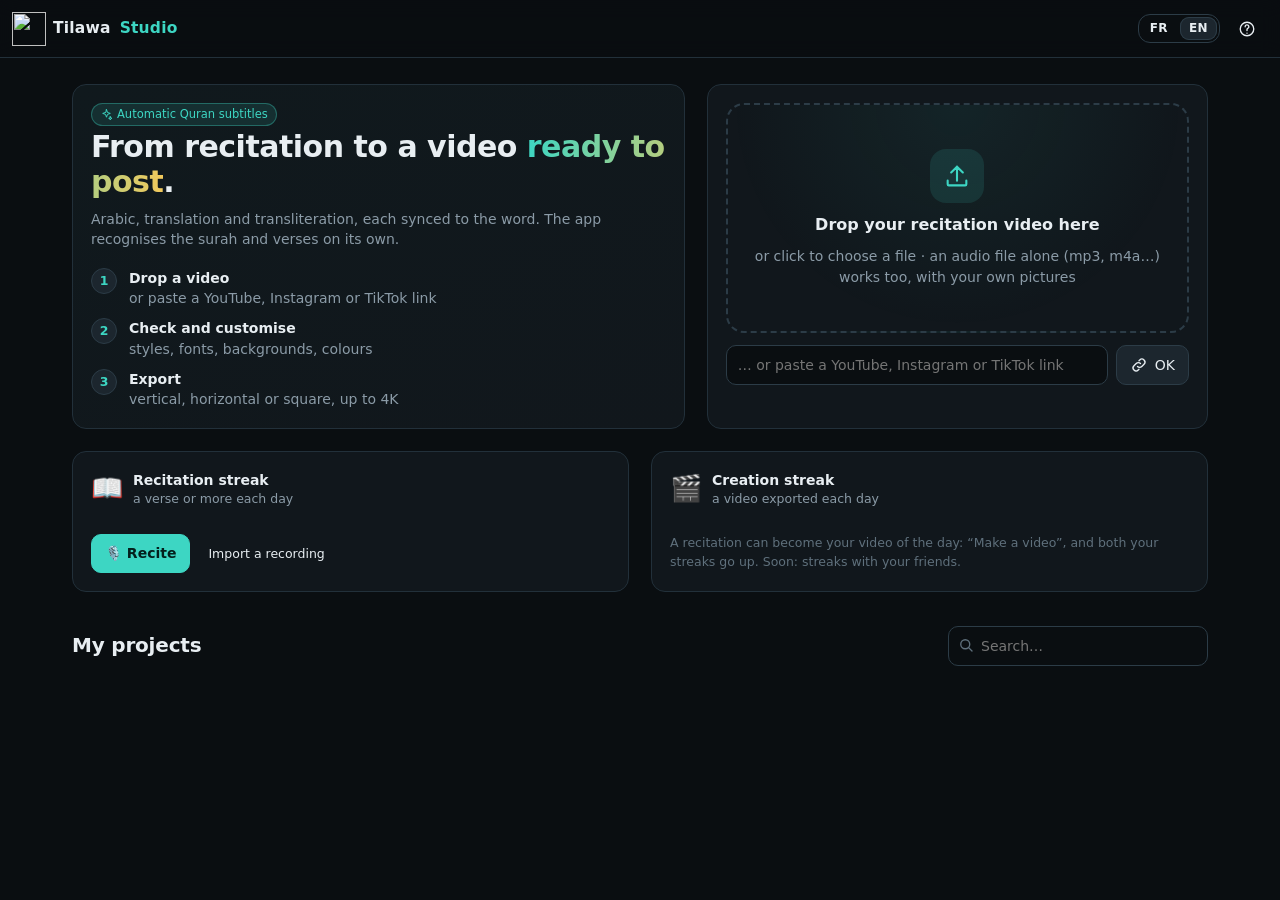
==== commit 32d63648: "Recitation and creation streaks; a recitation becomes a video in one click On the home screen: Recit" ====
--- a/tilawa/web/index.html
+++ b/tilawa/web/index.html
@@ -108,6 +108,23 @@
   .stepper div.done { color: var(--muted); border-color: var(--accent); }
   .stepper div.now { color: var(--text); border-color: var(--gold); }
   .projects-head { display: flex; align-items: center; gap: 12px; margin: 34px 0 14px; }
+  .streaks { display: grid; grid-template-columns: 1fr 1fr; gap: 22px; margin-top: 22px; }
+  .streak .sk-top { display: flex; align-items: center; gap: 10px; }
+  .streak .sk-ico { font-size: 26px; }
+  .streak .sk-n { font-size: 15px; color: var(--gold); white-space: nowrap; } .streak .sk-n b { font-size: 26px; }
+  .streak .sk-n.off { color: var(--faint); filter: grayscale(1); }
+  .sk-week { display: flex; gap: 6px; margin: 14px 0 8px; }
+  .sk-week span { width: 30px; height: 30px; border-radius: 50%; display: grid; place-items: center; font-size: 11.5px; color: var(--faint); border: 1px solid var(--line-2); }
+  .sk-week span.on { background: linear-gradient(135deg, var(--gold), #e8833a); color: #1a1405; border-color: transparent; font-weight: 700; }
+  .sk-week span.today { box-shadow: 0 0 0 2px var(--accent-soft); border-color: var(--accent); }
+  .rec-row { display: flex; align-items: center; gap: 10px; background: var(--surface); border: 1px solid var(--line); border-radius: 12px; padding: 8px 10px; margin-bottom: 6px; }
+  .rec-row .nm { flex: 1; min-width: 0; display: flex; flex-direction: column; } .rec-row .nm b { font-size: 13.5px; }
+  .rec-btn { width: 84px; height: 84px; border-radius: 50%; font-size: 34px; color: #fff; background: var(--danger); border-color: var(--danger); box-shadow: 0 0 0 8px rgba(255, 107, 107, .15); }
+  .rec-time { font-size: 34px; font-variant-numeric: tabular-nums; display: flex; align-items: center; justify-content: center; gap: 12px; }
+  .rec-dot { width: 14px; height: 14px; border-radius: 50%; background: var(--danger); animation: blink 1s infinite; }
+  @keyframes blink { 50% { opacity: .25; } }
+  .big-check { display: block; font-size: 38px; color: var(--ok); }
+  .streak-up { color: var(--gold); font-weight: 600; }
   .projects-head h2 { margin: 0; }
   .projects { display: grid; grid-template-columns: repeat(auto-fill, minmax(210px, 1fr)); gap: 14px; }
   .proj { background: var(--surface); border: 1px solid var(--line); border-radius: var(--radius); overflow: hidden; cursor: pointer; transition: .15s; position: relative; }
@@ -390,6 +407,7 @@
 
   @media (max-width: 1000px) {
     .hero { grid-template-columns: 1fr; }
+    .streaks { grid-template-columns: 1fr; }
     #editor { grid-template-columns: var(--rail-w) minmax(300px, 1fr) minmax(0, 1fr); }
   }
 </style>
@@ -526,6 +544,26 @@
       </div>
     </div>
   </div>
+  <div class="streaks">
+    <div class="card streak">
+      <div class="sk-top"><span class="sk-ico">📖</span><div><b>Série de récitation</b><div class="muted small">un verset ou plus par jour</div></div>
+        <span class="grow"></span><span class="sk-n" id="sk-r-n"></span></div>
+      <div class="sk-week" id="sk-r-week"></div>
+      <p class="small" id="sk-r-note"></p>
+      <div class="row"><button class="primary" onclick="openRecite()">🎙️ Réciter</button>
+        <button class="ghost small" onclick="$('rec-file').click()" title="un enregistrement fait avec ton téléphone, par exemple">Importer un enregistrement</button>
+        <span class="grow"></span><span class="faint small" id="sk-r-total"></span></div>
+      <input id="rec-file" type="file" accept="audio/*,video/*,.m4a,.mp3,.wav,.ogg,.opus" class="hidden" onchange="importRecitation(this.files[0])">
+    </div>
+    <div class="card streak">
+      <div class="sk-top"><span class="sk-ico">🎬</span><div><b>Série de création</b><div class="muted small">une vidéo exportée par jour</div></div>
+        <span class="grow"></span><span class="sk-n" id="sk-c-n"></span></div>
+      <div class="sk-week" id="sk-c-week"></div>
+      <p class="small" id="sk-c-note"></p>
+      <p class="faint small" style="margin:0">Une récitation peut devenir ta vidéo du jour : « En faire une vidéo », et tes deux séries avancent. Bientôt : les séries avec tes amis.</p>
+    </div>
+  </div>
+  <div id="recitations"></div>
   <div class="projects-head">
     <h2>Mes projets</h2>
     <span class="grow"></span>
@@ -978,6 +1016,26 @@
     <button class="ghost" onclick="$('replace-dlg').close()">Annuler</button>
   </div>
   <input id="replace-file" type="file" accept="image/*,video/*,.heic,.heif,.mkv,.mov,.webm" class="hidden">
+</dialog>
+
+<dialog id="rec-dlg" style="max-width:480px" onclose="if (!$('rec-on').classList.contains('hidden')) cancelRecite()">
+  <h2>Réciter</h2>
+  <div id="rec-idle" style="text-align:center">
+    <p class="muted" style="margin-top:0;text-align:left">Récite ce que tu veux : un verset, quelques versets, une sourate. Les versets sont reconnus à l'écoute et ta journée compte pour ta série. L'enregistrement reste sur ton ordinateur.</p>
+    <button class="rec-btn" onclick="startRecite()" title="commencer">●</button>
+    <div class="muted small" style="margin-top:8px">Commencer</div>
+  </div>
+  <div id="rec-on" class="hidden" style="text-align:center">
+    <div class="rec-time"><span class="rec-dot"></span><span id="rec-time">0:00</span></div>
+    <div class="progress" style="margin:12px 0 18px"><div id="rec-level" style="transition:width .1s"></div></div>
+    <div class="row" style="justify-content:center"><button class="ghost" onclick="cancelRecite()">Annuler</button><button class="primary" onclick="stopRecite()">■ Terminer</button></div>
+  </div>
+  <div id="rec-wait" class="hidden"><p id="rec-stage" class="muted"></p><div class="progress"><div id="rec-bar"></div></div></div>
+  <div id="rec-done" class="hidden" style="text-align:center">
+    <p id="rec-result" style="line-height:1.7"></p>
+    <div class="row" style="justify-content:center"><button onclick="$('rec-dlg').close()">Fermer</button><button class="primary" id="rec-video">🎬 En faire une vidéo</button></div>
+  </div>
+  <p class="error small" id="rec-err" style="margin:10px 0 0"></p>
 </dialog>
 
 <dialog id="ai-dlg" style="max-width:520px">
@@ -1383,6 +1441,42 @@
   "Tout garder (début et fin)": "Keep everything (start and end)",
   "Seules tes vidéos ont un passage à choisir : une photo ou la vidéo d'origine restent en place.": "Only your videos have a part to choose: a photo or the original video stays as it is.",
   "la vidéo commence à {s}": "the video starts at {s}",
+  "Série de récitation": "Recitation streak",
+  "un verset ou plus par jour": "a verse or more each day",
+  "Série de création": "Creation streak",
+  "une vidéo exportée par jour": "a video exported each day",
+  "🎙️ Réciter": "🎙️ Recite",
+  "Importer un enregistrement": "Import a recording",
+  "un enregistrement fait avec ton téléphone, par exemple": "a recording made with your phone, for example",
+  "Une récitation peut devenir ta vidéo du jour : « En faire une vidéo », et tes deux séries avancent. Bientôt : les séries avec tes amis.": "A recitation can become your video of the day: \u201cMake a video\u201d, and both your streaks go up. Soon: streaks with your friends.",
+  "Aujourd'hui : {what} ✓": "Today: {what} ✓",
+  "Pas encore aujourd'hui : récite un verset pour garder ta série.": "Not yet today: recite a verse to keep your streak.",
+  "Récite un verset ou plus pour commencer ta série.": "Recite a verse or more to start your streak.",
+  "{n} versets récités en tout": "{n} verses recited in all",
+  "Aujourd'hui : une vidéo exportée ✓": "Today: a video exported ✓",
+  "Pas encore aujourd'hui : exporte une vidéo pour garder ta série.": "Not yet today: export a video to keep your streak.",
+  "Exporte une vidéo pour commencer ta série.": "Export a video to start your streak.",
+  "jours": "days",
+  "jour": "day",
+  "record : {n} jours": "best: {n} days",
+  "Mes récitations": "My recitations",
+  "{n} versets": "{n} verses",
+  "{n} verset": "{n} verse",
+  "En faire une vidéo": "Make a video",
+  "aujourd'hui": "today",
+  "hier": "yesterday",
+  "Supprimer cette récitation ? (si c'était la seule du jour, ce jour ne compte plus dans ta série)": "Delete this recitation? (if it was the only one that day, the day no longer counts in your streak)",
+  "J'écoute ta récitation…": "Listening to your recitation…",
+  "{n} versets récités": "{n} verses recited",
+  "{n} verset récité": "{n} verse recited",
+  "Série de récitation : {n} jours": "Recitation streak: {n} days",
+  "Série de récitation : {n} jour": "Recitation streak: {n} day",
+  "Réciter": "Recite",
+  "Commencer": "Start",
+  "commencer": "start",
+  "■ Terminer": "■ Finish",
+  "🎬 En faire une vidéo": "🎬 Make a video",
+  "Récite ce que tu veux : un verset, quelques versets, une sourate. Les versets sont reconnus à l'écoute et ta journée compte pour ta série. L'enregistrement reste sur ton ordinateur.": "Recite what you like: a verse, a few verses, a surah. The verses are recognised by listening and your day counts for your streak. The recording stays on your computer.",
   "et ajoute du crédit (Billing) : c'est séparé d'un abonnement ChatGPT. La clé reste sur cet ordinateur, dans le dossier Tilawa Studio, et ne sert qu'à demander les images à OpenAI.": "and add credit (Billing): it is separate from a ChatGPT subscription. The key stays on this computer, in the Tilawa Studio folder, and is only used to ask OpenAI for the pictures.",
   "Ajouté à chaque consigne, pour que les images forment une série. Les règles restent toujours : pas de personnes, d'animaux, de figures religieuses ni d'écriture.": "Added to every prompt, so the pictures make a series. The rules always stay: no people, animals, religious figures or writing.",
   "✨ Une image par verset": "✨ A picture per verse",
@@ -1605,7 +1699,7 @@
   $("home-head").classList.toggle("hidden", !!m);
   document.body.classList.toggle("editing", !!m);
   if (m) await openProject(decodeURIComponent(m[1]));
-  else { $("video").pause(); loadProjects(); }
+  else { $("video").pause(); loadProjects(); loadStreaks(); }
 }
 
 // The preview overlay is the same page the renderer uses. It may finish
@@ -1767,6 +1861,121 @@
     if (j.status === "error") throw new Error(j.error);
     if (j.status === "cancelled") throw Object.assign(new Error(t("Annulé")), { cancelled: true });
     await new Promise(r => setTimeout(r, 400));
+  }
+}
+
+// ---------------------------------------------------------------- home: recitations and streaks
+// Recite (recorded here or imported): the verses are recognised and the day counts for the recitation
+// streak; a video exported counts for the creation streak. A recitation becomes a video in one click.
+let recTimer = null, recitationList = [];
+async function loadStreaks() {
+  try {
+    const [s, recs] = await Promise.all([api("/api/streaks"), api("/api/recitations")]);
+    recitationList = recs;
+    renderStreak("r", s.recite, s.recite.today ? t("Aujourd'hui : {what} ✓", { what: esc(recs.find(r => r.day === s.recite.week[6].day)?.label || "") })
+      : s.recite.current ? t("Pas encore aujourd'hui : récite un verset pour garder ta série.") : t("Récite un verset ou plus pour commencer ta série."));
+    $("sk-r-total").textContent = s.recite.total_verses ? t("{n} versets récités en tout", { n: s.recite.total_verses }) : "";
+    renderStreak("c", s.create, s.create.today ? t("Aujourd'hui : une vidéo exportée ✓")
+      : s.create.current ? t("Pas encore aujourd'hui : exporte une vidéo pour garder ta série.") : t("Exporte une vidéo pour commencer ta série."));
+    renderRecitations();
+  } catch {}
+}
+function renderStreak(k, s, note) {
+  const days = UI === "fr" ? ["D", "L", "M", "M", "J", "V", "S"] : ["S", "M", "T", "W", "T", "F", "S"];
+  $(`sk-${k}-n`).innerHTML = `🔥 <b>${s.current}</b> <span>${t(s.current > 1 ? "jours" : "jour")}</span>`;
+  $(`sk-${k}-n`).classList.toggle("off", !s.current);
+  $(`sk-${k}-week`).innerHTML = s.week.map((d, i) => `<span class="${d.done ? "on" : ""} ${i === 6 ? "today" : ""}" title="${d.day}">${days[new Date(d.day + "T12:00").getDay()]}</span>`).join("");
+  $(`sk-${k}-note`).innerHTML = note + (s.best > s.current ? ` <span class="faint">· ${t("record : {n} jours", { n: s.best })}</span>` : "");
+}
+function renderRecitations() {
+  const box = $("recitations");
+  box.innerHTML = recitationList.length ? `<div class="projects-head" style="margin-top:22px"><h2>${t("Mes récitations")}</h2></div>`
+    + recitationList.slice(0, 8).map(r => `<div class="rec-row">
+        <button class="ghost icon small" onclick="playRecitation('${r.id}', this)" title="${t("écouter")}">${icon("play", 14)}</button>
+        <div class="nm"><b>${esc(r.label)}</b><span class="faint small">${esc(fmtDay(r.day))} · ${r.time} · ${fmt(Math.round(r.duration)).replace(/\.0$/, "")} · ${t(r.verses > 1 ? "{n} versets" : "{n} verset", { n: r.verses })}${r.reading === "warsh" ? " · Warsh" : ""}</span></div>
+        <button class="small" onclick="recitationVideo('${r.id}')">🎬 ${t("En faire une vidéo")}</button>
+        <button class="ghost icon small danger" onclick="deleteRecitation('${r.id}')" title="${t("supprimer")}">${icon("trash", 14)}</button>
+      </div>`).join("") : "";
+}
+function fmtDay(d) {
+  const today = new Date(), day = new Date(d + "T12:00"), diff = Math.round((new Date(today.toDateString()) - new Date(day.toDateString())) / 864e5);
+  return diff === 0 ? t("aujourd'hui") : diff === 1 ? t("hier") : day.toLocaleDateString(UI === "fr" ? "fr-FR" : "en-US", { day: "numeric", month: "short" });
+}
+const recAudio = new Audio();
+function playRecitation(id, btn) {
+  const src = `/api/recitations/${encodeURIComponent(id)}/audio`;
+  if (!recAudio.paused && recAudio.src.endsWith(src)) { recAudio.pause(); btn.innerHTML = icon("play", 14); return; }
+  recAudio.src = src; recAudio.play();
+  document.querySelectorAll(".rec-row button:first-child").forEach(b => b.innerHTML = icon("play", 14));
+  btn.innerHTML = icon("pause", 14);
+  recAudio.onended = () => { btn.innerHTML = icon("play", 14); };
+}
+async function deleteRecitation(id) {
+  if (!await ask(t("Supprimer cette récitation ? (si c'était la seule du jour, ce jour ne compte plus dans ta série)"))) return;
+  await api(`/api/recitations/${encodeURIComponent(id)}`, { method: "DELETE" });
+  loadStreaks();
+}
+function recStep(name) { for (const k of ["idle", "on", "wait", "done"]) $("rec-" + k).classList.toggle("hidden", k !== name); }
+function openRecite() { $("rec-err").textContent = ""; recStep("idle"); $("rec-dlg").showModal(); }
+async function startRecite() {
+  $("rec-err").textContent = "";
+  try { await api("/api/recite/start", { method: "POST" }); } catch (e) { $("rec-err").textContent = e.message; return; }
+  recStep("on");
+  recTimer = setInterval(async () => {
+    try {
+      const l = await api("/api/recite/level");
+      $("rec-time").textContent = fmt(l.seconds).replace(/\.\d$/, "");
+      $("rec-level").style.width = Math.round(l.level * 100) + "%";
+    } catch {}
+  }, 120);
+}
+async function cancelRecite() {
+  clearInterval(recTimer);
+  await api("/api/recite/cancel", { method: "POST" }).catch(() => {});
+  $("rec-dlg").close();
+}
+async function stopRecite() {
+  clearInterval(recTimer);
+  recStep("wait"); $("rec-stage").textContent = t("J'écoute ta récitation…");
+  try {
+    const { job } = await api("/api/recite/stop", { method: "POST" });
+    showRecited(await follow(job, $("rec-stage"), $("rec-bar")));
+  } catch (e) { recStep("idle"); $("rec-err").textContent = e.message; }
+}
+async function importRecitation(file) {
+  if (!file) return;
+  $("rec-file").value = "";
+  $("rec-err").textContent = ""; recStep("wait"); $("rec-stage").textContent = t("J'écoute ta récitation…");
+  $("rec-dlg").showModal();
+  const fd = new FormData(); fd.append("file", file);
+  try {
+    const { job } = await api("/api/recitations", { method: "POST", body: fd });
+    showRecited(await follow(job, $("rec-stage"), $("rec-bar")));
+  } catch (e) { recStep("idle"); $("rec-err").textContent = e.message; }
+}
+async function showRecited(r) {
+  await loadStreaks();
+  const n = +$("sk-r-n").querySelector("b").textContent;
+  $("rec-result").innerHTML = `<span class="big-check">✓</span><b>${esc(r.label)}</b><br>`
+    + `<span class="muted">${t(r.verses > 1 ? "{n} versets récités" : "{n} verset récité", { n: r.verses })} · ${fmt(Math.round(r.duration)).replace(/\.0$/, "")}</span><br>`
+    + `<span class="streak-up">🔥 ${t(n > 1 ? "Série de récitation : {n} jours" : "Série de récitation : {n} jour", { n })}</span>`;
+  $("rec-video").onclick = () => { $("rec-dlg").close(); recitationVideo(r.id); };
+  recStep("done");
+}
+// a new project from the recitation, made like any other (the verses are already known)
+async function recitationVideo(id) {
+  window.scrollTo({ top: 0, behavior: "smooth" });
+  $("new-source").classList.add("hidden"); $("new-form").classList.add("hidden"); $("job-box").classList.remove("hidden");
+  $("job-error").textContent = ""; $("job-actions").classList.add("hidden");
+  $("job-title").textContent = t("Création de ta vidéo…"); $("job-stage").textContent = STAGES.queued;
+  try {
+    const { id: pid, job } = await api(`/api/recitations/${encodeURIComponent(id)}/project`, json({ format: newFormat }));
+    await follow(job, $("job-stage"), $("job-bar"), true);
+    resetNew();
+    go("p/" + encodeURIComponent(pid));
+  } catch (e) {
+    $("job-title").textContent = t("Un problème est survenu");
+    $("job-error").textContent = e.message; $("job-actions").classList.remove("hidden");
   }
 }
 
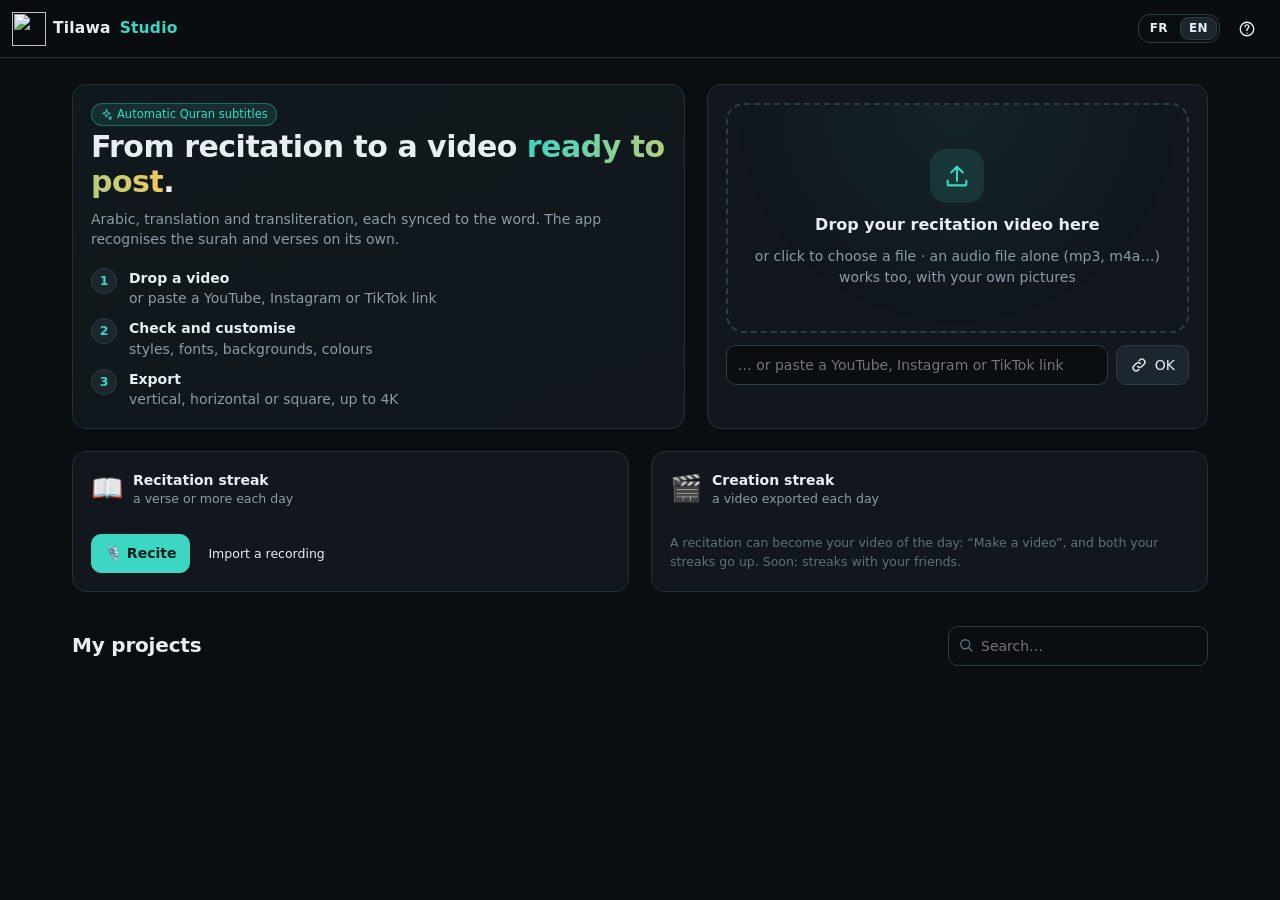
==== commit 64849709: "Pictures per verse: a drawing with a single idea by default, leaving the subtitles room Two kinds of" ====
--- a/tilawa/web/index.html
+++ b/tilawa/web/index.html
@@ -1043,10 +1043,16 @@
   <p class="muted small" style="margin-top:0">Crée une clé sur <b>platform.openai.com/api-keys</b> et ajoute du crédit (Billing) : c'est séparé d'un abonnement ChatGPT. La clé reste sur cet ordinateur, dans le dossier Tilawa Studio, et ne sert qu'à demander les images à OpenAI.</p>
   <label>Clé OpenAI</label>
   <input id="ai-key" type="password" autocomplete="off" spellcheck="false">
+  <label style="margin-top:12px">Genre d'images</label>
+  <div class="seg-ctl" id="ai-presets">
+    <button type="button" data-preset="drawing" onclick="pickPreset('drawing')">Dessin : une seule idée</button>
+    <button type="button" data-preset="painting" onclick="pickPreset('painting')">Peinture : un paysage</button>
+  </div>
+  <p class="faint small" id="ai-preset-note" style="margin:6px 0 0"></p>
   <label style="margin-top:12px">Style de toutes les images</label>
   <textarea id="ai-style" rows="3"></textarea>
   <p class="faint small" style="margin:6px 0 0">Ajouté à chaque consigne, pour que les images forment une série. Les règles restent toujours : pas de personnes, d'animaux, de figures religieuses ni d'écriture.
-    <a href="#" onclick="event.preventDefault(); $('ai-style').value = aiSet.default_style">Style par défaut</a></p>
+    <a href="#" onclick="event.preventDefault(); $('ai-style').value = aiSet.presets[aiPreset].style">Style par défaut</a></p>
   <p class="error small" id="ai-err" style="margin:8px 0 0"></p>
   <div class="row" style="justify-content:space-between;margin-top:16px">
     <button class="ghost small hidden" id="ai-forget" onclick="saveAi(true)">Retirer ma clé</button><span class="grow"></span>
@@ -1481,7 +1487,10 @@
   "Ajouté à chaque consigne, pour que les images forment une série. Les règles restent toujours : pas de personnes, d'animaux, de figures religieuses ni d'écriture.": "Added to every prompt, so the pictures make a series. The rules always stay: no people, animals, religious figures or writing.",
   "✨ Une image par verset": "✨ A picture per verse",
   "Réglages": "Settings",
-  "Avec ta clé OpenAI, l'appli crée une image pour chaque verset à partir de son sens (paysages, lumière, symboles : jamais de personnes, d'animaux ni de figures) et la cale sur ce verset. Payé sur ton compte OpenAI, environ {p} $ l'image.": "With your OpenAI key, the app makes a picture for each verse from its meaning (landscapes, light, symbols: never people, animals or figures) and places it on that verse. Paid on your OpenAI account, about {p} $ a picture.",
+  "Avec ta clé OpenAI, l'appli crée une image pour chaque verset à partir de son sens (un dessin, une seule idée : jamais de personnes, d'animaux ni de figures) et la cale sur ce verset. Payé sur ton compte OpenAI, environ {p} $ l'image.": "With your OpenAI key, the app makes a picture for each verse from its meaning (a drawing, a single idea: never people, animals or figures) and places it on that verse. Paid on your OpenAI account, about {p} $ a picture.",
+  "Genre d'images": "Kind of pictures", "Dessin : une seule idée": "Drawing: a single idea", "Peinture : un paysage": "Painting: a landscape",
+  "Un dessin simple sur papier crème, une seule idée par verset, avec de la place vide pour le texte.": "A simple drawing on cream paper, a single idea per verse, with empty room for the text.",
+  "Une scène peinte (paysage, lumière, ciel), plus sombre là où le texte est écrit.": "A painted scene (landscape, light, sky), darker where the text is written.",
   "Pas encore de versets dans les sous-titres.": "No verses in the subtitles yet.",
   "{n} versets · {m} images à créer (environ {c} $ sur ton compte OpenAI). Vérifie chacune avant de publier.": "{n} verses · {m} pictures to make (about {c} $ on your OpenAI account). Check each one before posting.",
   "{n} versets : chacun a son image. Clic droit sur un clip pour en refaire une.": "{n} verses: each has its picture. Right click a clip to redo one.",
@@ -3734,7 +3743,7 @@
   if (!P) return;
   const n = new Set(verseKeys().map(k => k.key)).size, miss = aiMissing().length, cost = usd(miss * aiSet.price);
   $("ai-note").textContent = !aiSet.has_key
-    ? t("Avec ta clé OpenAI, l'appli crée une image pour chaque verset à partir de son sens (paysages, lumière, symboles : jamais de personnes, d'animaux ni de figures) et la cale sur ce verset. Payé sur ton compte OpenAI, environ {p} $ l'image.", { p: usd(aiSet.price) })
+    ? t("Avec ta clé OpenAI, l'appli crée une image pour chaque verset à partir de son sens (un dessin, une seule idée : jamais de personnes, d'animaux ni de figures) et la cale sur ce verset. Payé sur ton compte OpenAI, environ {p} $ l'image.", { p: usd(aiSet.price) })
     : !n ? t("Pas encore de versets dans les sous-titres.")
     : miss ? t("{n} versets · {m} images à créer (environ {c} $ sur ton compte OpenAI). Vérifie chacune avant de publier.", { n, m: miss, c: cost })
     : t("{n} versets : chacun a son image. Clic droit sur un clip pour en refaire une.", { n });
@@ -3752,7 +3761,7 @@
   const go = $("ai-go"), status = $("ai-status"), id = P.id;
   go.disabled = true; $("ai-run").classList.remove("hidden");
   try {
-    const { job } = await api(`/api/projects/${pid()}/images`, json({ verses, prompts }));
+    const { job } = await api(`/api/projects/${pid()}/images`, json({ verses, prompts, text: textBand() }));
     const r = await follow(job, status, $("ai-bar"), false, null);
     if (!P || P.id !== id) return;
     P.media = (await api(`/api/projects/${pid()}`)).media;  // only the new pictures: what changed meanwhile here stays
@@ -3776,7 +3785,29 @@
   $("ai-redo").close();
   makeVerseImages([redoVerse], { [redoVerse.join(":")]: $("ai-prompt").value.trim() });
 }
+// the kind of pictures chosen in the dialog; its own style comes with it (a style written by hand stays)
+let aiPreset = "drawing";
+const PRESET_NOTE = {
+  drawing: "Un dessin simple sur papier crème, une seule idée par verset, avec de la place vide pour le texte.",
+  painting: "Une scène peinte (paysage, lumière, ciel), plus sombre là où le texte est écrit.",
+};
+function pickPreset(p) {
+  const own = Object.values(aiSet.presets || {}).map(x => x.style), cur = $("ai-style").value.trim();
+  if (!cur || own.includes(cur)) $("ai-style").value = aiSet.presets[p].style;
+  aiPreset = p;
+  for (const b of $("ai-presets").children) b.classList.toggle("on", b.dataset.preset === p);
+  $("ai-preset-note").textContent = t(PRESET_NOTE[p]);
+}
+// where the subtitles are, [top, bottom] as shares of the height, so the pictures leave them room
+function textBand() {
+  if (!overlayReady) return null;
+  const H = canvasH(), q = textBox("block") || textBox("band");
+  if (q && q.b > q.t) return [q.t / H, q.b / H];
+  const el = ow().document.getElementById("block"), top = el && parseFloat(ow().getComputedStyle(el).top);
+  return isFinite(top) ? [top / H, Math.min(1, top / H + 0.25)] : null;
+}
 function openAi() {
+  pickPreset(aiSet.preset || "drawing");
   $("ai-key").value = ""; $("ai-key").placeholder = aiSet.has_key ? t("clé enregistrée (colle une autre clé pour la changer)") : "sk-…";
   $("ai-style").value = aiSet.style || "";
   $("ai-forget").classList.toggle("hidden", !aiSet.has_key);
@@ -3784,7 +3815,7 @@
   $("ai-dlg").showModal();
 }
 async function saveAi(forget) {
-  const body = { style: $("ai-style").value };
+  const body = { style: $("ai-style").value, preset: aiPreset };
   if (forget) body.key = ""; else if ($("ai-key").value.trim()) body.key = $("ai-key").value.trim();
   $("ai-err").textContent = body.key ? t("Vérification de la clé…") : "";
   try {
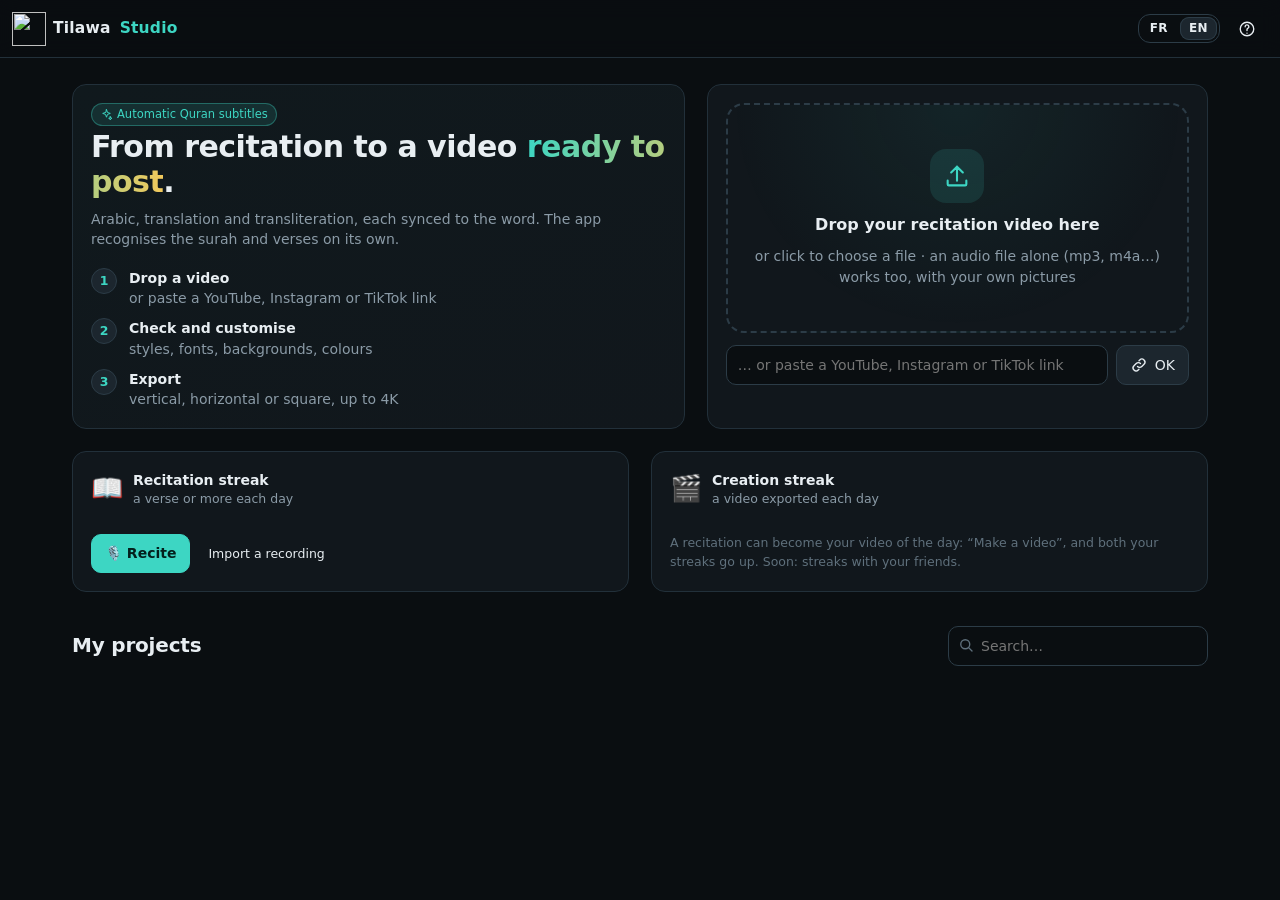
==== commit 62b3911f: "Cream paper style: flat dark text, one key word in red, a boxed title Modelled on the user's Ya-Sin " ====
--- a/tilawa/web/index.html
+++ b/tilawa/web/index.html
@@ -715,8 +715,9 @@
           <button data-v="none" onclick="setLook('--emph', null)">Normal</button>
           <button data-v="bold" onclick="setLook('--emph', 'bold')">En gras</button>
           <button data-v="color" onclick="setLook('--emph', 'color')">En couleurs</button>
+          <button data-v="one" onclick="setLook('--emph', 'one')">Un seul mot</button>
         </div>
-        <p class="faint small" style="margin:6px 0 0">Choisis-les toi-même en les entourant d'astérisques dans le sous-titre : *miséricorde*</p>
+        <p class="faint small" style="margin:6px 0 0">Choisis-les toi-même en les entourant d'astérisques dans le sous-titre : *miséricorde* (aussi dans l'arabe, pour le colorer)</p>
         <div class="row" style="margin-top:10px">
           <label class="toggle"><input type="checkbox" id="fr-upper" onchange="setLook('--fr-case', this.checked ? 'uppercase' : null)"> MAJUSCULES</label>
           <label class="toggle"><input type="checkbox" id="fr-smallcaps" onchange="setLook('--fr-variant', this.checked ? 'small-caps' : null)"> Petites capitales</label>
@@ -1255,8 +1256,9 @@
   "▶ Voir l'intro": "▶ Preview the intro",
   "{n} cartes avant la récitation : la vidéo commence {s} s plus tôt.": "{n} cards before the recitation: the video starts {s} s earlier.",
   "Mots importants": "Key words", "Normal": "Normal", "En gras": "Bold", "En couleurs": "In colour",
-  "Choisis-les toi-même en les entourant d'astérisques dans le sous-titre : *miséricorde*":
-    "Pick them yourself by putting asterisks around them in the subtitle: *mercy*",
+  "Choisis-les toi-même en les entourant d'astérisques dans le sous-titre : *miséricorde* (aussi dans l'arabe, pour le colorer)":
+    "Pick them yourself by putting asterisks around them in the subtitle: *mercy* (in the Arabic too, to colour it)",
+  "Un seul mot": "One word", "Pour ce format": "For this format", "Mot entre *astérisques*": "Word between *asterisks*", "Mot important": "Key word", "Papier crème": "Cream paper",
   "MAJUSCULES": "CAPITALS", "Petites capitales": "Small caps", "Police du numéro": "Number font",
   "Police de la phonétique": "Transliteration font", "Comme la traduction": "Same as the translation",
   "Disposition": "Layout", "Empilée": "Stacked", "Arabe en haut": "Arabic on top", "Bandeau en bas": "Band at the bottom",
@@ -1819,7 +1821,9 @@
   const ok = styles.filter(s => !s.formats || s.formats.includes(newFormat));
   const cur = $("new-style").value;
   $("new-style").innerHTML = ok.map(s => `<option value="${s.id}">${esc(t(s.name))}${s.id === settings.style ? " ★" : ""}</option>`).join("");
-  $("new-style").value = [cur, settings.style].find(id => ok.some(s => s.id === id)) || "pieux";
+  // a style made in two sizes (16:9 and the others): the one for this format
+  const fit = (id) => ok.find(s => s.id === id) || ok.find(s => s.name === styles.find(x => x.id === id)?.name);
+  $("new-style").value = [cur, settings.style].map(fit).find(Boolean)?.id || "pieux";
 }
 async function createProject() {
   if (!newSource) return;
@@ -3068,7 +3072,7 @@
   const own = styles.filter(s => s.formats && s.formats.includes(P.format)), all = styles.filter(s => !s.formats);
   const grid = (list) => `<div class="themes">${list.map(themeCard).join("")}</div>`;
   $("themes").innerHTML = own.length
-    ? `<div class="themes-head">${t("Pour YouTube (horizontal)")}</div>${grid(own)}<div class="themes-head">${t("Tous formats")}</div>${grid(all)}`
+    ? `<div class="themes-head">${t(P.format === "16:9" ? "Pour YouTube (horizontal)" : "Pour ce format")}</div>${grid(own)}<div class="themes-head">${t("Tous formats")}</div>${grid(all)}`
     : grid(all);
 }
 const lookOf = (k, d) => String(P.style[k] ?? d).replace(/"/g, "");
@@ -3319,14 +3323,15 @@
 const COLORS = {
   title: [["Titre", ["--title-c1", "--title-c2"], ["#f07ad6", "#86dde6"], "--title-grad"],
           ["Récitateur", ["--reciter-c1", "--reciter-c2"], ["#86dccb", "#e6a1a5"], "--reciter-grad"]],
-  ar: [["Couleur", ["--ar-color"], ["#f6f6f8"]]],
-  text: [["Traduction", ["--fr-color"], ["#f6f6f8"]], ["Numéro", ["--num-color"], ["#f6f6f8"]], ["Phonétique", ["--tr-color"], ["#f3df8f"]]],
+  ar: [["Couleur", ["--ar-color"], ["#f6f6f8"]], ["Mot entre *astérisques*", ["--ar-emph"], ["#bf4527"]]],
+  text: [["Traduction", ["--fr-color"], ["#f6f6f8"]], ["Numéro", ["--num-color"], ["#f6f6f8"]], ["Phonétique", ["--tr-color"], ["#f3df8f"]],
+         ["Mot important", ["--emph-colors"], ["#bf4527"]]],
   outline: [["", ["--outline"], ["#0b0b0d"]]],
 };
 function renderColors() {
   for (const [group, rows] of Object.entries(COLORS)) {
     $("colors-" + group).innerHTML = rows.map(([label, vars, defs], r) => `<div class="crow">${label ? `<span>${t(label)}</span>` : ""}
-      ${vars.map((v, k) => `${k ? `<span class="faint" title="${t("dégradé")}">→</span>` : ""}<input type="color" value="${P.style[v] || defs[k]}"
+      ${vars.map((v, k) => `${k ? `<span class="faint" title="${t("dégradé")}">→</span>` : ""}<input type="color" value="${(P.style[v] || defs[k]).split(" ")[0]}"
         oninput="setColor('${group}', ${r}, ${k}, this.value)" title="${t(vars.length > 1 ? (k ? "fin du dégradé" : "début du dégradé") : "couleur")}">`).join("")}
       <button class="small ghost" onclick="resetColor('${group}', ${r})" title="${t("couleur d'origine")}">↺</button></div>`).join("");
   }
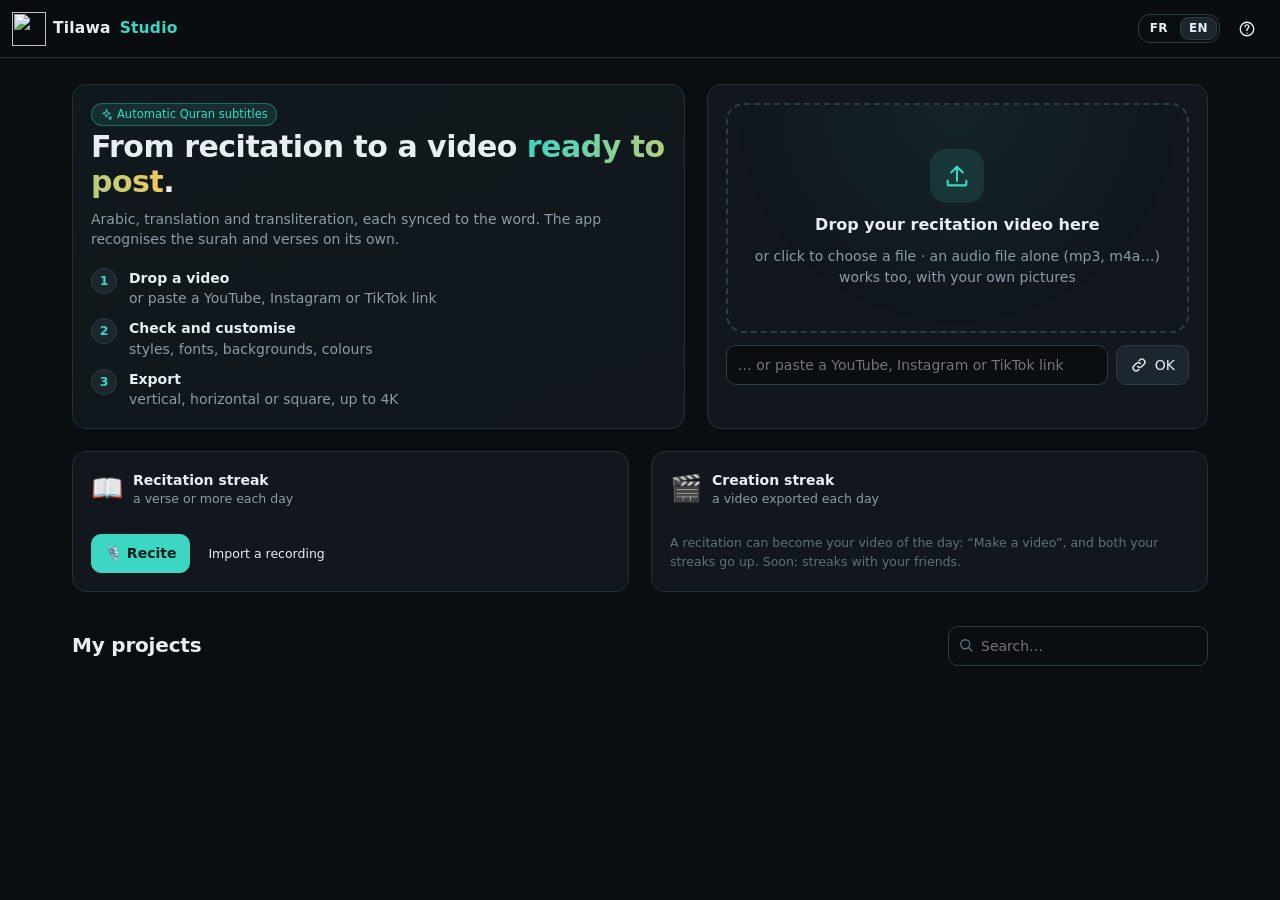
==== commit 8dff93f7: "Cream paper: the text never goes below the drawing's line; smaller Arabic --text-bottom (60 % of the" ====
--- a/tilawa/web/index.html
+++ b/tilawa/web/index.html
@@ -174,6 +174,8 @@
   .guide { top: 0; bottom: 0; left: 50%; width: 1px; background: var(--pink); }
   #hit { z-index: 5; cursor: grab; touch-action: none; }
   #hit.text { cursor: move; } #hit.dragging { cursor: grabbing; }
+  #text-line { position: absolute; left: 0; right: 0; z-index: 5; display: none; pointer-events: none; border-top: 2px dashed var(--accent); }
+  #text-line span { position: absolute; right: 6px; top: 3px; font-size: 10px; color: #fff; background: rgba(0, 0, 0, .6); padding: 1px 6px; border-radius: 4px; }
   #el-sel { position: absolute; z-index: 6; display: none; pointer-events: none; border: 1.5px solid var(--accent); border-radius: 6px; }
   #el-sel button { position: absolute; right: -11px; top: -11px; width: 22px; height: 22px; padding: 0; border-radius: 50%; z-index: 6;
     pointer-events: auto; background: var(--danger); border-color: var(--danger); color: #fff; font-size: 15px; line-height: 1; }
@@ -891,6 +893,7 @@
         <svg id="filters" width="0" height="0" style="position:absolute"></svg>
         <div id="dim"></div>
         <iframe id="overlay" src="/overlay.html" title="aperçu"></iframe>
+        <div id="text-line"><span>Limite du texte · place du dessin en dessous</span></div>
         <div id="safe" class="hidden"></div>
         <div class="outline" id="outline"></div>
         <div id="el-sel"><button onclick="showEl(selEl, false)" title="retirer cet élément">×</button></div>
@@ -1258,7 +1261,7 @@
   "Mots importants": "Key words", "Normal": "Normal", "En gras": "Bold", "En couleurs": "In colour",
   "Choisis-les toi-même en les entourant d'astérisques dans le sous-titre : *miséricorde* (aussi dans l'arabe, pour le colorer)":
     "Pick them yourself by putting asterisks around them in the subtitle: *mercy* (in the Arabic too, to colour it)",
-  "Un seul mot": "One word", "Pour ce format": "For this format", "Mot entre *astérisques*": "Word between *asterisks*", "Mot important": "Key word", "Papier crème": "Cream paper",
+  "Un seul mot": "One word", "Limite du texte · place du dessin en dessous": "Text limit · room for the drawing below", "Pour ce format": "For this format", "Mot entre *astérisques*": "Word between *asterisks*", "Mot important": "Key word", "Papier crème": "Cream paper",
   "MAJUSCULES": "CAPITALS", "Petites capitales": "Small caps", "Police du numéro": "Number font",
   "Police de la phonétique": "Transliteration font", "Comme la traduction": "Same as the translation",
   "Disposition": "Layout", "Empilée": "Stacked", "Arabe en haut": "Arabic on top", "Bandeau en bas": "Band at the bottom",
@@ -2199,6 +2202,10 @@
     const el = w.document.getElementById("block");
     if (el) el.style.opacity = Math.max(0, a);
   }
+  // the line the subtitles never go below (style "Papier crème"), shown while choosing the style or background
+  const line = parseFloat(P.style["--text-bottom"]), tl = $("text-line");
+  tl.style.display = line && (tab === "text" || tab === "bg") ? "block" : "none";
+  if (line) tl.style.top = line / 100 * $("stage").clientHeight + "px";
   const sel = $("el-sel");
   frameAround(sel, detached && isEl(selEl) && tab === "text" && !drag && textBox(selEl));
   // its × inside the preview, near an edge
@@ -3806,7 +3813,12 @@
 // where the subtitles are, [top, bottom] as shares of the height, so the pictures leave them room
 function textBand() {
   if (!overlayReady) return null;
-  const H = canvasH(), q = textBox("block") || textBox("band");
+  const H = canvasH(), line = parseFloat(P.style["--text-bottom"]);
+  if (line) {  // the line the texts never go below: the drawing under it
+    const el = ow().document.getElementById("block"), top = el ? el.offsetTop : H * .2;
+    return [Math.min(top / H, line / 100 - .1), line / 100];
+  }
+  const q = textBox("block") || textBox("band");
   if (q && q.b > q.t) return [q.t / H, q.b / H];
   const el = ow().document.getElementById("block"), top = el && parseFloat(ow().getComputedStyle(el).top);
   return isFinite(top) ? [top / H, Math.min(1, top / H + 0.25)] : null;
